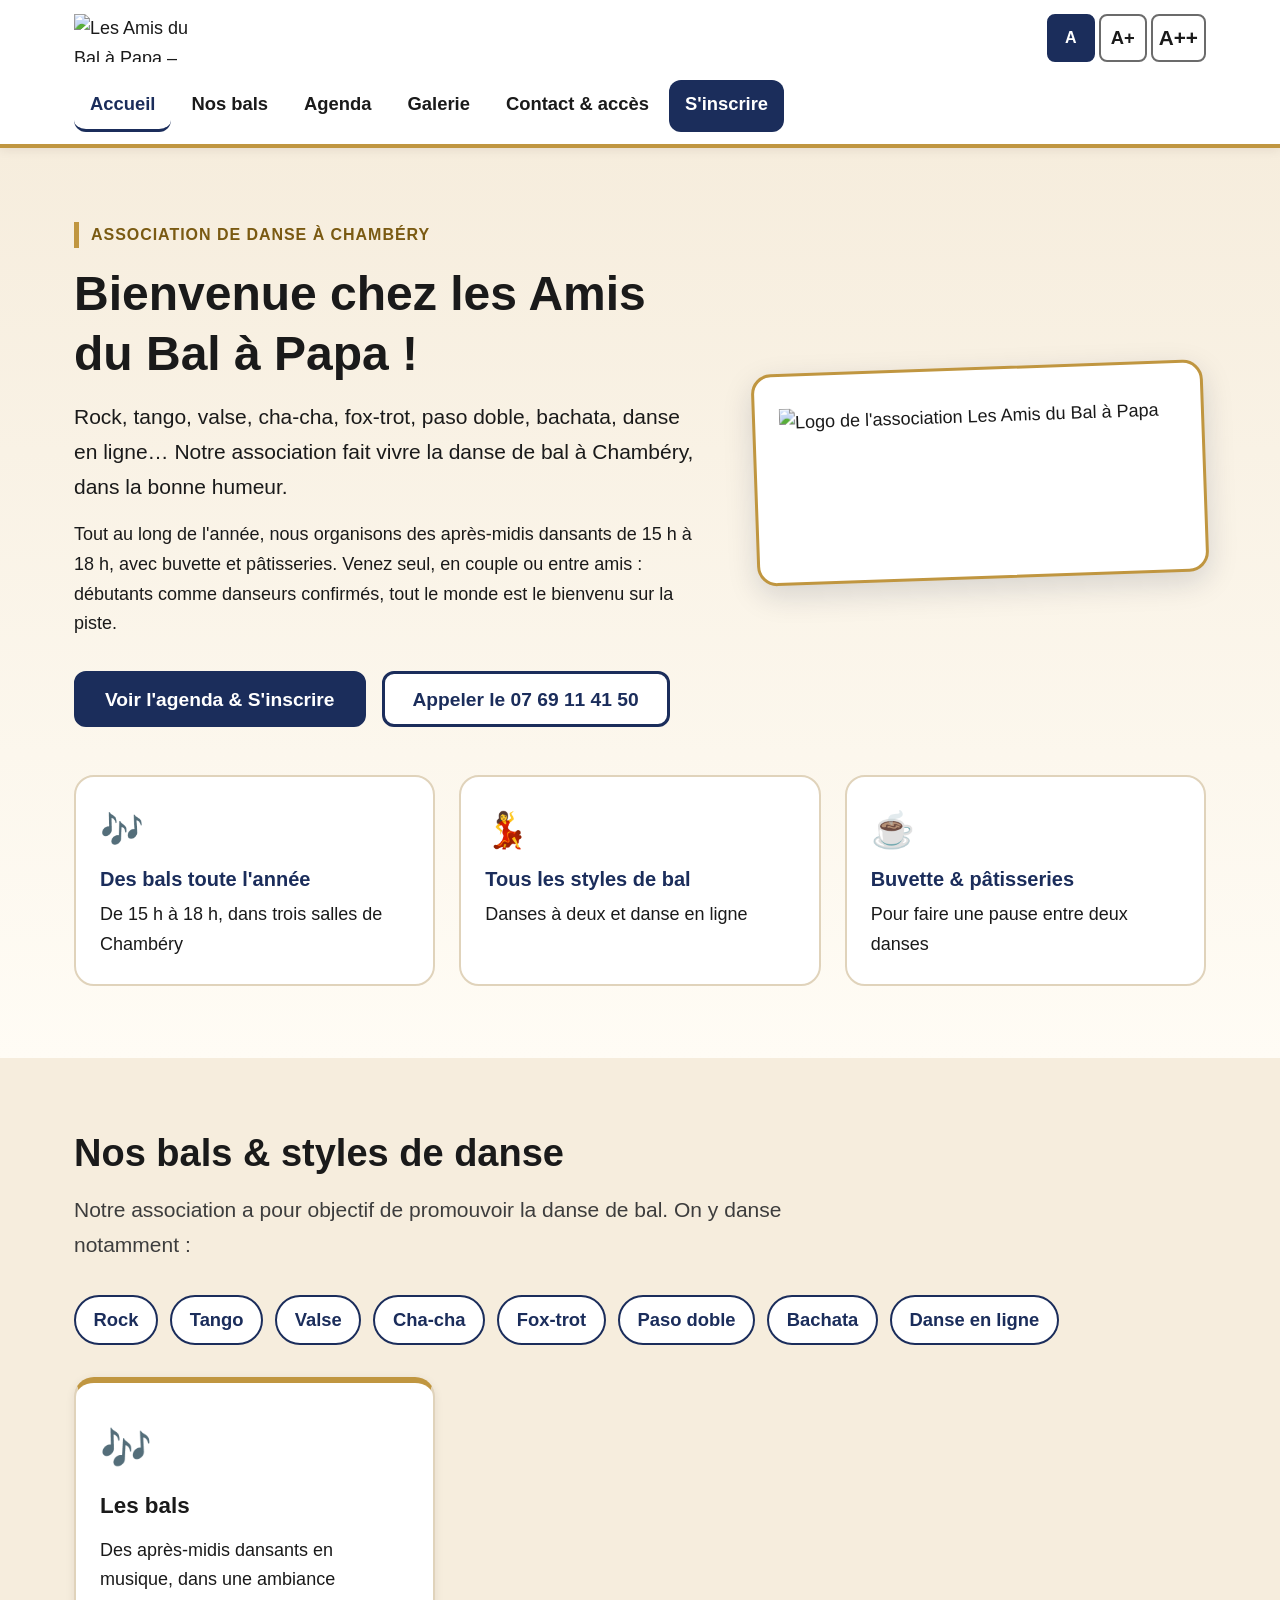
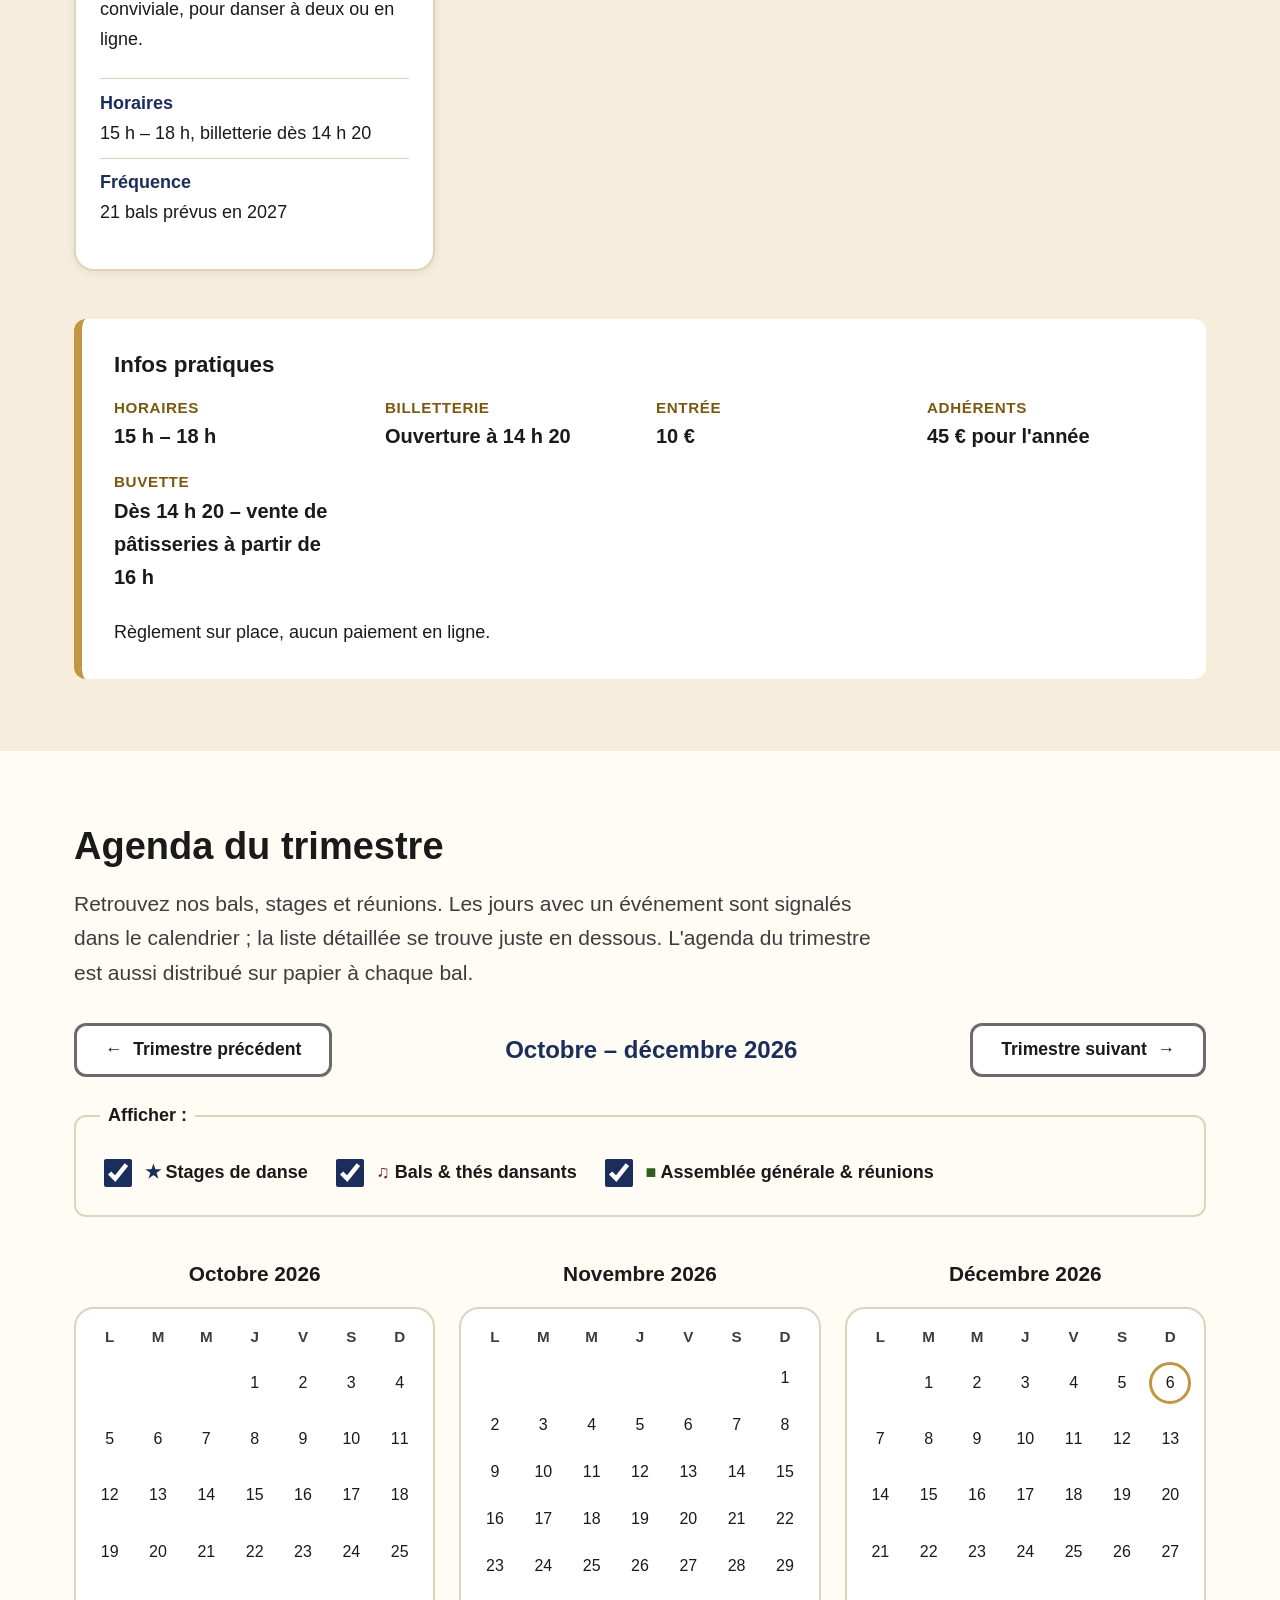
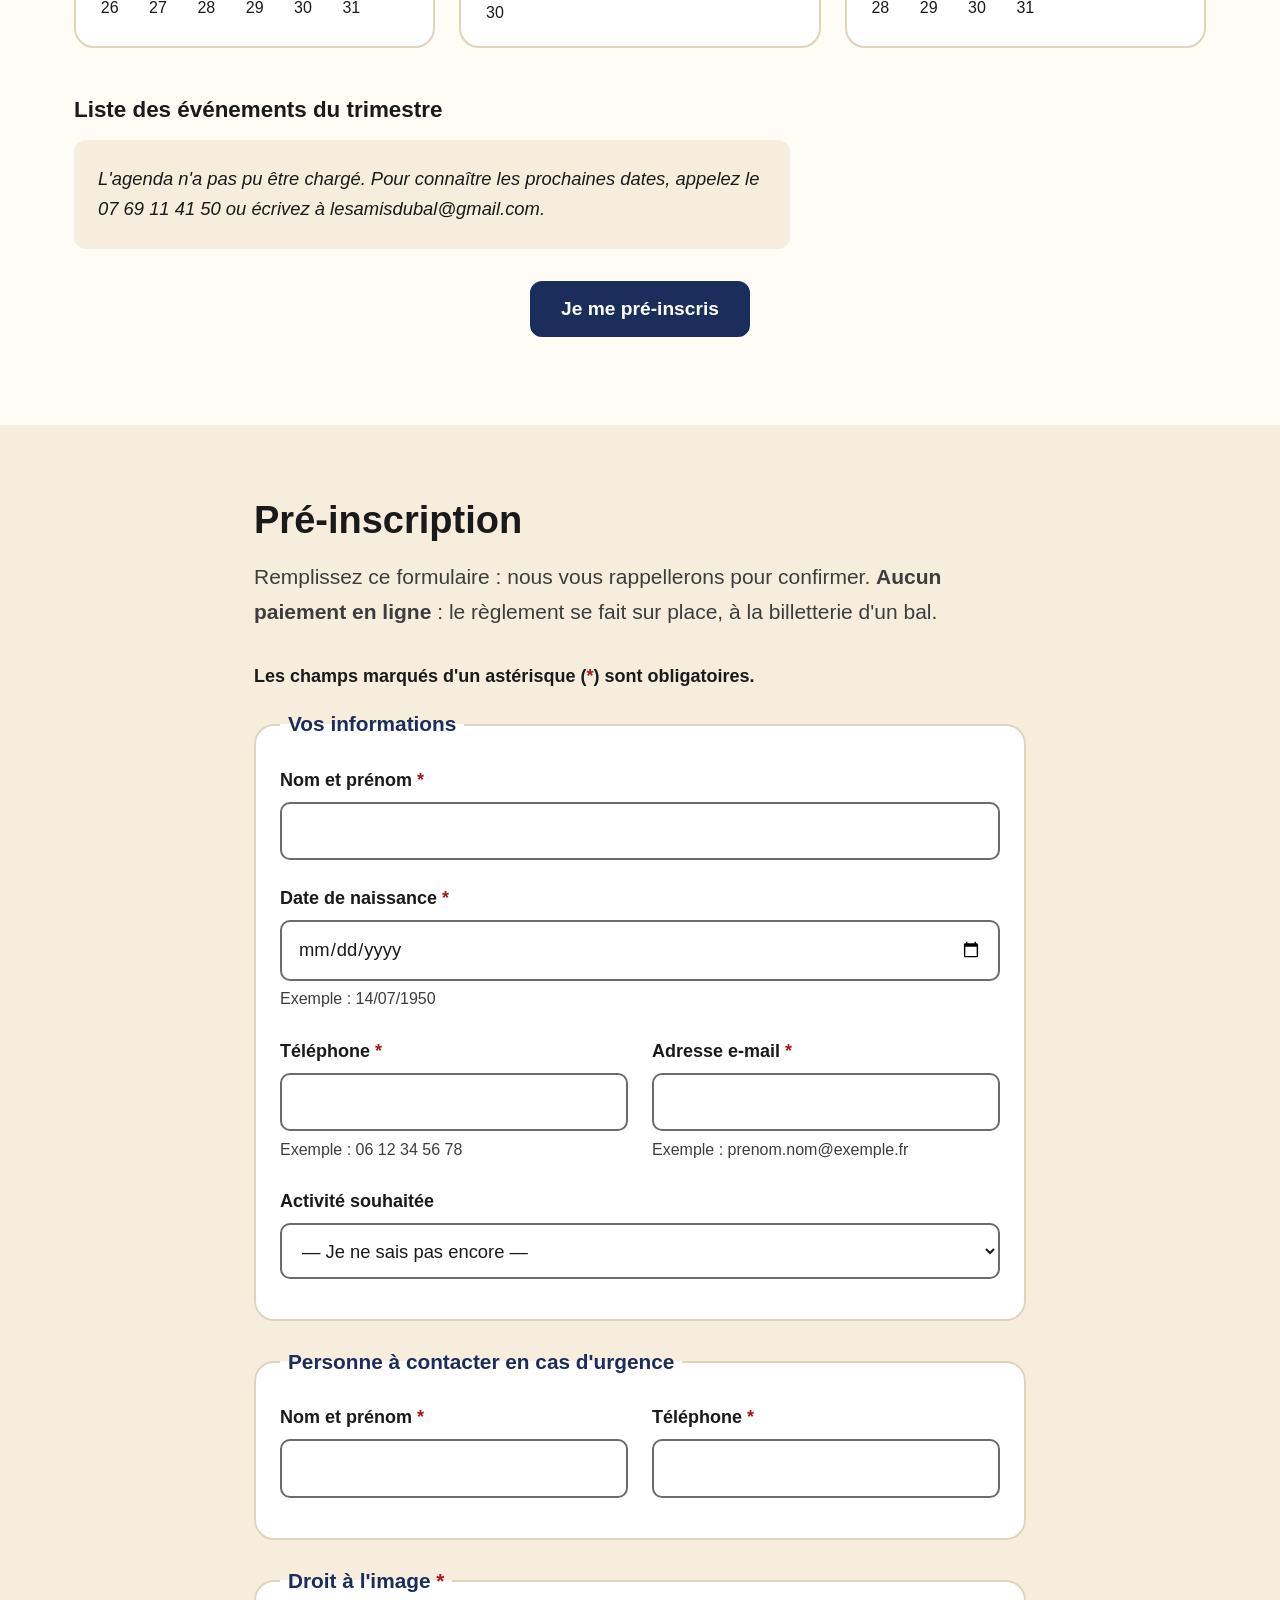
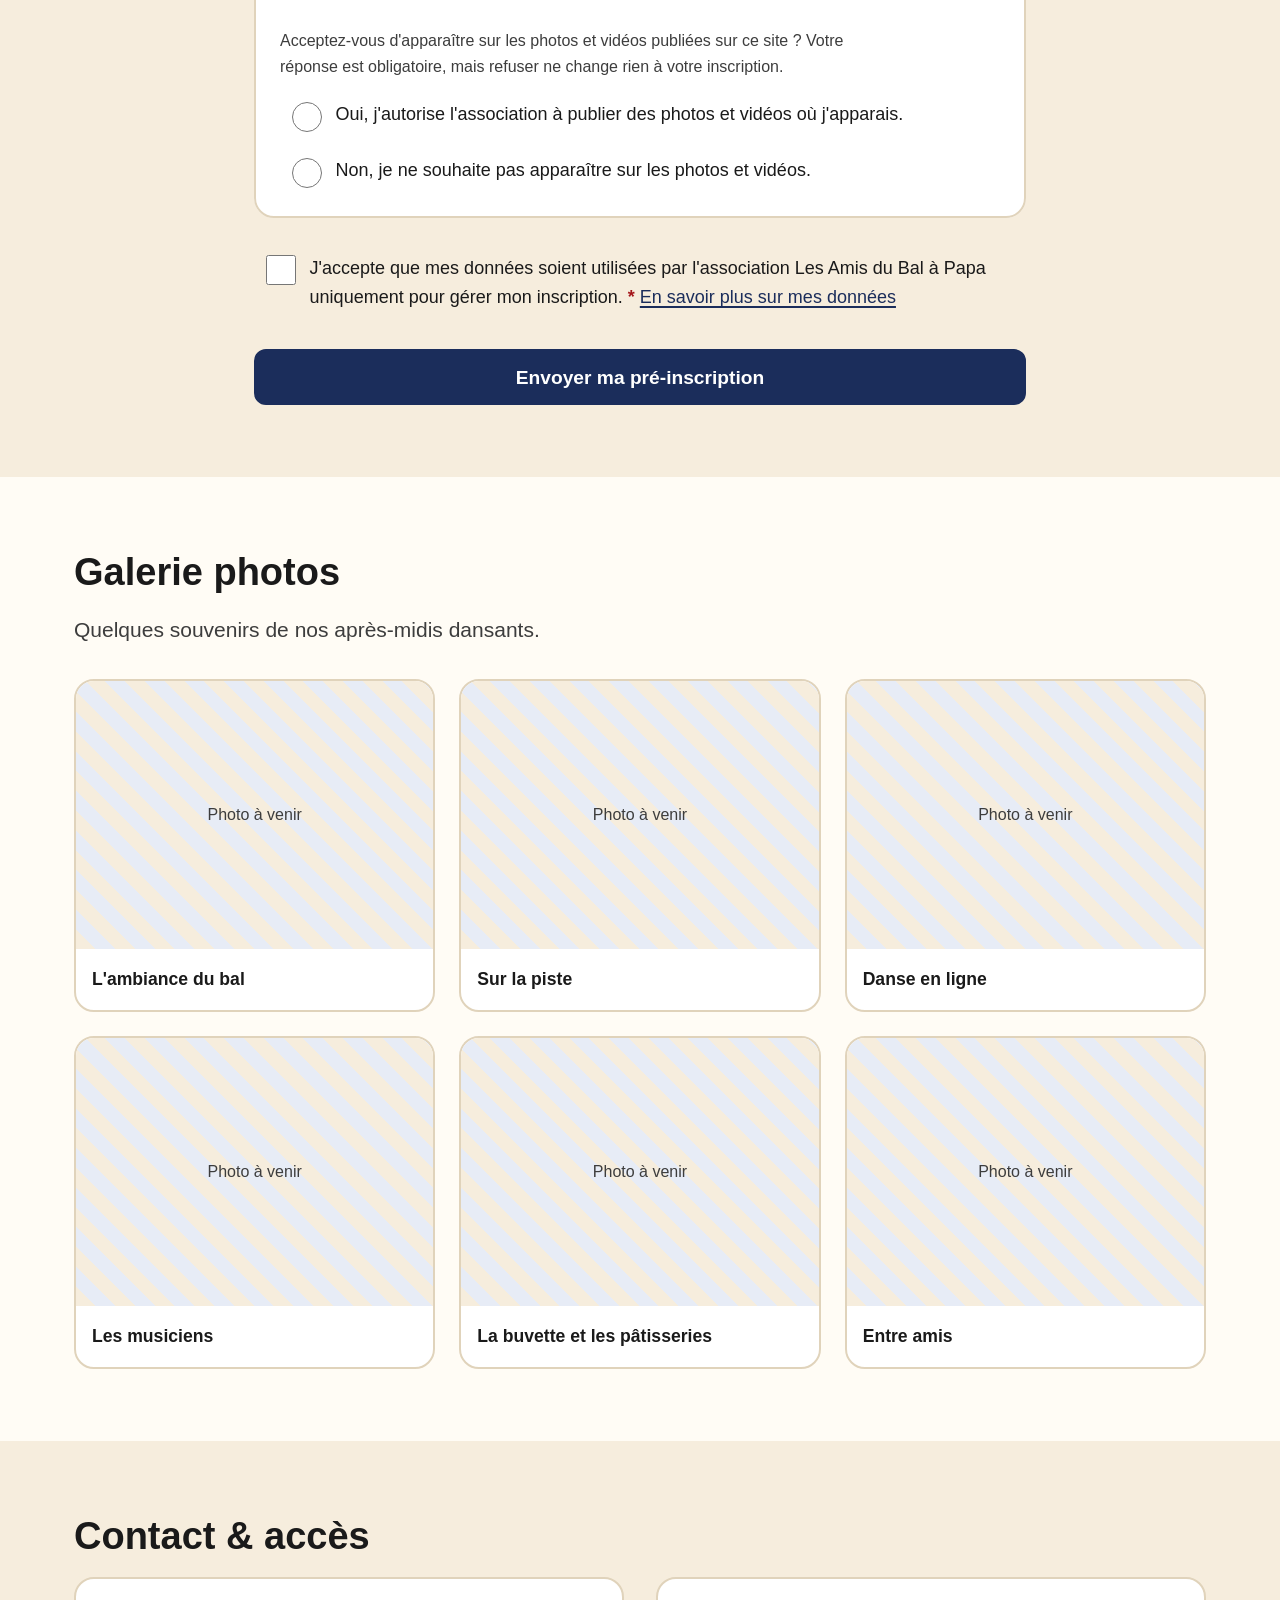
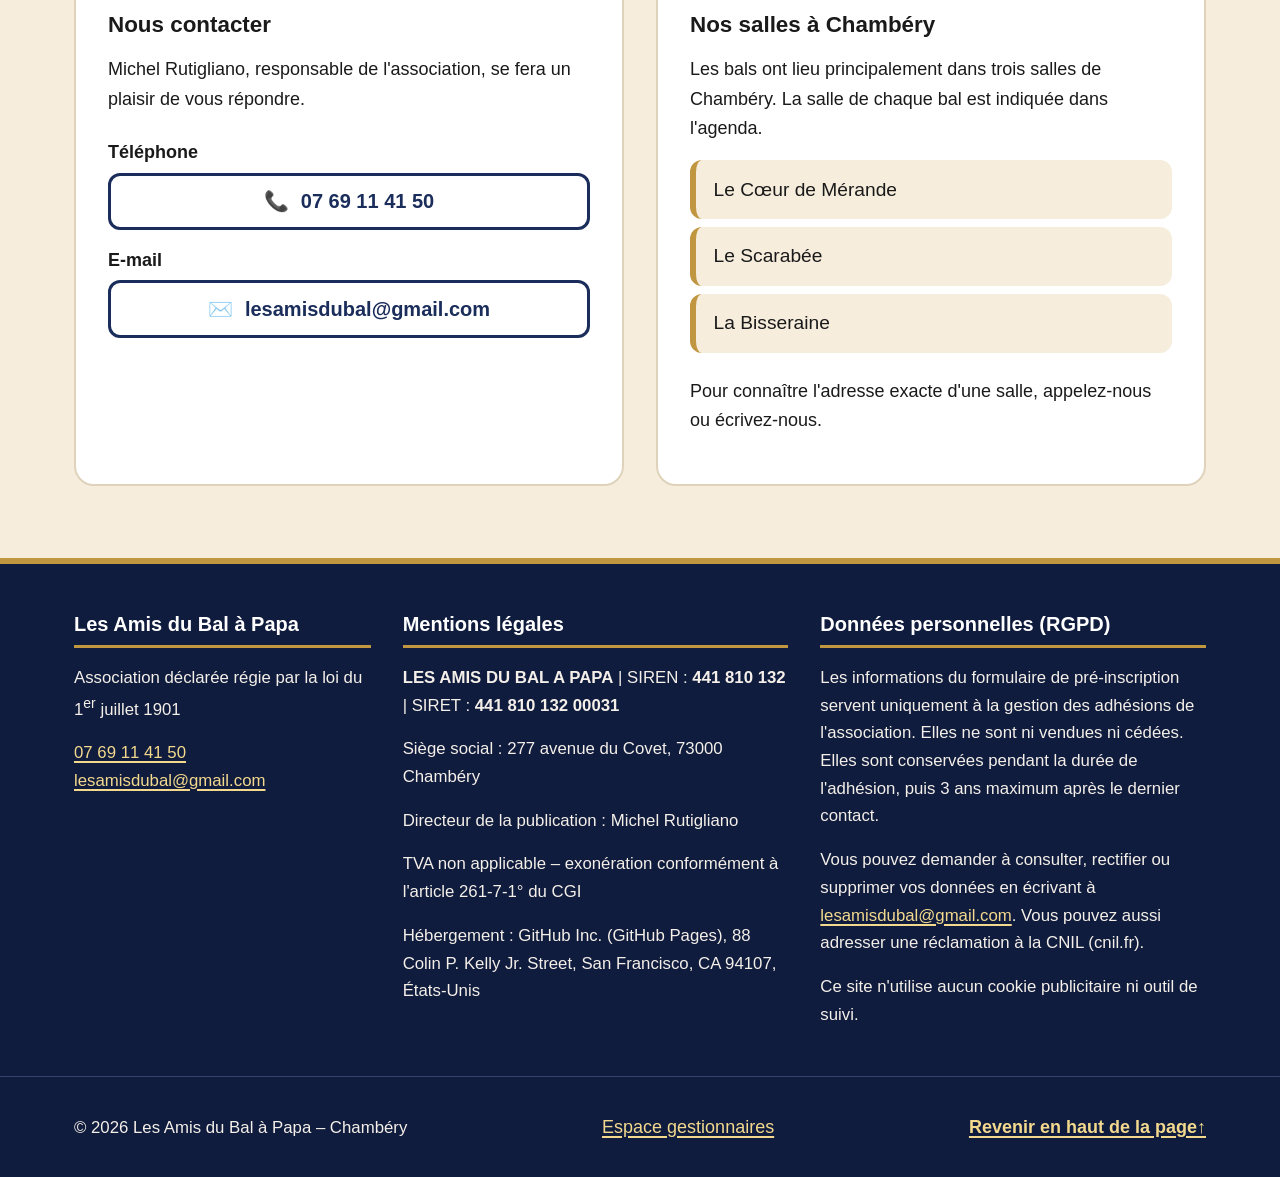
==== index.html @ 5085330a "Add files via upload" ====
<!DOCTYPE html>
<html lang="fr">
<head>
  <meta charset="UTF-8">
  <meta name="viewport" content="width=device-width, initial-scale=1">
  <title>Les Amis du Bal à Papa – Cours de danse à Chambéry</title>
  <meta name="description" content="Association Les Amis du Bal à Papa : danse de salon, thés dansants et gym douce dansée à Chambéry. Agenda, inscriptions et contact.">
  <meta name="theme-color" content="#1b2d5b">
  <link rel="icon" href="images/logo.png" type="image/png">
  <link rel="stylesheet" href="style.css">
  <script src="script.js" defer></script>
</head>
<body>

  <!-- Lien d'évitement pour clavier et lecteurs d'écran -->
  <a class="skip-link" href="#contenu">Aller directement au contenu</a>

  <!-- ================= EN-TÊTE ================= -->
  <header class="site-header">
    <div class="container header-inner">
      <a class="brand" href="#accueil">
        <img src="images/logo.png" alt="Les Amis du Bal à Papa – retour à l'accueil" width="919" height="329">
      </a>

      <div class="header-tools">
        <div class="text-size" role="group" aria-label="Taille du texte">
          <button type="button" class="btn-size" data-size="normal" aria-pressed="true" title="Texte normal">A</button>
          <button type="button" class="btn-size btn-size--lg" data-size="large" aria-pressed="false" title="Texte grand">A+</button>
          <button type="button" class="btn-size btn-size--xl" data-size="xlarge" aria-pressed="false" title="Texte très grand">A++</button>
        </div>

        <button type="button" class="menu-toggle" aria-expanded="false" aria-controls="menu-principal">
          <span class="menu-toggle-icon" aria-hidden="true"></span>
          <span class="menu-toggle-label">Menu</span>
        </button>
      </div>

      <nav class="main-nav" aria-label="Menu principal">
        <ul id="menu-principal">
          <li><a href="#accueil">Accueil</a></li>
          <li><a href="#cours">Nos bals</a></li>
          <li><a href="#agenda">Agenda</a></li>
          <li><a href="#galerie">Galerie</a></li>
          <li><a href="#contact">Contact &amp; accès</a></li>
          <li><a href="#inscription" class="nav-cta">S'inscrire</a></li>
        </ul>
      </nav>
    </div>
  </header>

  <!-- Bandeau d'annonce (géré depuis l'espace administrateur : Infos pratiques) -->
  <div class="annonce" id="annonce" role="status" hidden>
    <div class="container annonce-inner">
      <span class="annonce-icon" aria-hidden="true">📢</span>
      <p id="annonce-texte"></p>
    </div>
  </div>

  <main id="contenu" tabindex="-1">

    <!-- ================= 1. ACCUEIL ================= -->
    <section id="accueil" class="section hero" aria-labelledby="titre-accueil">
      <div class="container hero-inner">
        <div class="hero-text">
          <p class="eyebrow">Association de danse à Chambéry</p>
          <h1 id="titre-accueil">Bienvenue chez les Amis du Bal à Papa&nbsp;!</h1>
          <p class="lead">
            Rock, tango, valse, cha-cha, fox-trot, paso doble, bachata, danse en ligne…
            Notre association fait vivre la danse de bal à Chambéry, dans la bonne humeur.
          </p>
          <p>
            Tout au long de l'année, nous organisons des après-midis dansants de 15&nbsp;h à 18&nbsp;h,
            avec buvette et pâtisseries. Venez seul, en couple ou entre amis&nbsp;:
            débutants comme danseurs confirmés, tout le monde est le bienvenu sur la piste.
          </p>
          <div class="hero-actions">
            <a class="btn btn-primary" href="#agenda">Voir l'agenda &amp; S'inscrire</a>
            <a class="btn btn-secondary" href="tel:+33769114150">Appeler le 07&nbsp;69&nbsp;11&nbsp;41&nbsp;50</a>
          </div>
        </div>
        <div class="hero-visual">
          <img src="images/logo.png" alt="Logo de l'association Les Amis du Bal à Papa" width="919" height="329">
        </div>
      </div>

      <div class="container">
        <ul class="highlights" aria-label="L'association en bref">
          <li>
            <span class="highlight-icon" aria-hidden="true">🎶</span>
            <strong>Des bals toute l'année</strong>
            <span>De 15&nbsp;h à 18&nbsp;h, dans trois salles de Chambéry</span>
          </li>
          <li>
            <span class="highlight-icon" aria-hidden="true">💃</span>
            <strong>Tous les styles de bal</strong>
            <span>Danses à deux et danse en ligne</span>
          </li>
          <li>
            <span class="highlight-icon" aria-hidden="true">☕</span>
            <strong>Buvette &amp; pâtisseries</strong>
            <span>Pour faire une pause entre deux danses</span>
          </li>
        </ul>
      </div>
    </section>

    <!-- ================= 2. COURS ================= -->
    <section id="cours" class="section section-alt" aria-labelledby="titre-cours">
      <div class="container">
        <h2 id="titre-cours">Nos bals &amp; styles de danse</h2>
        <p class="section-intro">
          Notre association a pour objectif de promouvoir la danse de bal.
          On y danse notamment&nbsp;:
        </p>

        <!-- Contenu géré depuis l'espace administrateur (data/infos.json) -->
        <ul class="styles" id="styles" aria-label="Styles de danse">
          <li>Rock</li><li>Tango</li><li>Valse</li><li>Cha-cha</li><li>Fox-trot</li>
          <li>Paso doble</li><li>Bachata</li><li>Danse en ligne</li>
        </ul>

        <!-- Contenu géré depuis l'espace administrateur (data/cours.json) -->
        <div class="cards" id="cours-cards">
          <article class="card">
            <div class="card-icon" aria-hidden="true">🎶</div>
            <h3>Les bals</h3>
            <p>Des après-midis dansants en musique, dans une ambiance conviviale, pour danser à deux ou en ligne.</p>
            <dl class="card-details">
              <div><dt>Horaires</dt><dd>15&nbsp;h – 18&nbsp;h, billetterie dès 14&nbsp;h&nbsp;20</dd></div>
              <div><dt>Fréquence</dt><dd>21 bals prévus en 2027</dd></div>
            </dl>
          </article>
        </div>

        <!-- Contenu géré depuis l'espace administrateur (data/infos.json) -->
        <aside class="info-box" aria-labelledby="titre-pratique">
          <h3 id="titre-pratique">Infos pratiques</h3>
          <dl class="pratique" id="pratique">
            <div><dt>Horaires</dt><dd>15&nbsp;h – 18&nbsp;h</dd></div>
            <div><dt>Billetterie</dt><dd>Ouverture à 14&nbsp;h&nbsp;20</dd></div>
            <div><dt>Entrée</dt><dd>10&nbsp;€</dd></div>
            <div><dt>Adhérents</dt><dd>45&nbsp;€ pour l'année</dd></div>
            <div><dt>Buvette</dt><dd>Dès 14&nbsp;h&nbsp;20 – vente de pâtisseries à partir de 16&nbsp;h</dd></div>
          </dl>
          <p class="pratique-note">Règlement sur place, aucun paiement en ligne.</p>
        </aside>
      </div>
    </section>

    <!-- ================= 3. AGENDA ================= -->
    <section id="agenda" class="section" aria-labelledby="titre-agenda">
      <div class="container">
        <h2 id="titre-agenda">Agenda du trimestre</h2>
        <p class="section-intro">
          Retrouvez nos bals, stages et réunions. Les jours avec un événement
          sont signalés dans le calendrier&nbsp;; la liste détaillée se trouve juste en dessous.
          L'agenda du trimestre est aussi distribué sur papier à chaque bal.
        </p>

        <div class="agenda-controls">
          <button type="button" class="btn btn-nav" id="agenda-prev">
            <span aria-hidden="true">←</span> Trimestre précédent
          </button>
          <p class="agenda-period" id="agenda-period" aria-live="polite"></p>
          <button type="button" class="btn btn-nav" id="agenda-next">
            Trimestre suivant <span aria-hidden="true">→</span>
          </button>
        </div>

        <fieldset class="agenda-filters">
          <legend>Afficher&nbsp;:</legend>
          <label class="filter filter--stage">
            <input type="checkbox" value="stage" checked>
            <span><span class="badge-icon" aria-hidden="true">★</span> Stages de danse</span>
          </label>
          <label class="filter filter--the">
            <input type="checkbox" value="the" checked>
            <span><span class="badge-icon" aria-hidden="true">♫</span> Bals &amp; thés dansants</span>
          </label>
          <label class="filter filter--ag">
            <input type="checkbox" value="ag" checked>
            <span><span class="badge-icon" aria-hidden="true">■</span> Assemblée générale &amp; réunions</span>
          </label>
        </fieldset>

        <div class="calendar" id="calendar"></div>

        <h3 class="agenda-list-title">Liste des événements du trimestre</h3>
        <ol class="event-list" id="event-list"></ol>
        <p class="event-empty" id="event-empty" hidden>Aucun événement prévu sur cette période pour les catégories choisies.</p>

        <p class="agenda-cta">
          <a class="btn btn-primary" href="#inscription">Je me pré-inscris</a>
        </p>
      </div>
    </section>

    <!-- ================= PRÉ-INSCRIPTION ================= -->
    <section id="inscription" class="section section-alt" aria-labelledby="titre-inscription">
      <div class="container container-narrow">
        <h2 id="titre-inscription">Pré-inscription</h2>
        <p class="section-intro">
          Remplissez ce formulaire&nbsp;: nous vous rappellerons pour confirmer.
          <strong>Aucun paiement en ligne</strong>&nbsp;: le règlement se fait sur place, à la billetterie d'un bal.
        </p>
        <p class="form-note">Les champs marqués d'un astérisque (<span class="req" aria-hidden="true">*</span>) sont obligatoires.</p>

        <div class="form-summary" id="form-summary" role="alert" tabindex="-1" hidden></div>
        <div class="form-success" id="form-success" role="status" tabindex="-1" hidden></div>

        <!-- Remplacez XXXXX par votre identifiant Formspree -->
        <form id="form-inscription" class="form" action="https://formspree.io/f/XXXXX" method="POST" novalidate>
          <input type="hidden" name="_subject" value="Nouvelle pré-inscription – Les Amis du Bal à Papa">
          <!-- Piège anti-spam : ne pas remplir -->
          <p class="visually-hidden" aria-hidden="true">
            <label>Ne pas remplir <input type="text" name="_gotcha" tabindex="-1" autocomplete="off"></label>
          </p>

          <fieldset>
            <legend>Vos informations</legend>

            <div class="field">
              <label for="nom">Nom et prénom <span class="req" aria-hidden="true">*</span></label>
              <input type="text" id="nom" name="nom_prenom" autocomplete="name" required aria-describedby="nom-err">
              <p class="field-error" id="nom-err" hidden>Indiquez votre nom et votre prénom.</p>
            </div>

            <div class="field">
              <label for="naissance">Date de naissance <span class="req" aria-hidden="true">*</span></label>
              <input type="date" id="naissance" name="date_naissance" autocomplete="bday" required min="1915-01-01" aria-describedby="naissance-aide naissance-err">
              <p class="field-help" id="naissance-aide">Exemple&nbsp;: 14/07/1950</p>
              <p class="field-error" id="naissance-err" hidden>Indiquez votre date de naissance.</p>
            </div>

            <div class="field-row">
              <div class="field">
                <label for="tel">Téléphone <span class="req" aria-hidden="true">*</span></label>
                <input type="tel" id="tel" name="telephone" autocomplete="tel" inputmode="tel" required pattern="[0-9 +().\-]{10,20}" aria-describedby="tel-aide tel-err">
                <p class="field-help" id="tel-aide">Exemple&nbsp;: 06 12 34 56 78</p>
                <p class="field-error" id="tel-err" hidden>Indiquez un numéro de téléphone valide (10 chiffres).</p>
              </div>

              <div class="field">
                <label for="email">Adresse e-mail <span class="req" aria-hidden="true">*</span></label>
                <input type="email" id="email" name="email" autocomplete="email" required aria-describedby="email-aide email-err">
                <p class="field-help" id="email-aide">Exemple&nbsp;: prenom.nom@exemple.fr</p>
                <p class="field-error" id="email-err" hidden>Indiquez une adresse e-mail valide.</p>
              </div>
            </div>

            <div class="field">
              <label for="activite">Activité souhaitée</label>
              <select id="activite" name="activite">
                <option value="">— Je ne sais pas encore —</option>
                <option>Adhésion annuelle</option>
                <option>Participer aux bals</option>
                <option>Stages de danse (à partir de janvier 2027)</option>
                <option>Danse en ligne</option>
              </select>
            </div>
          </fieldset>

          <fieldset>
            <legend>Personne à contacter en cas d'urgence</legend>
            <div class="field-row">
              <div class="field">
                <label for="urgence-nom">Nom et prénom <span class="req" aria-hidden="true">*</span></label>
                <input type="text" id="urgence-nom" name="urgence_nom" required aria-describedby="urgence-nom-err">
                <p class="field-error" id="urgence-nom-err" hidden>Indiquez le nom de la personne à prévenir.</p>
              </div>
              <div class="field">
                <label for="urgence-tel">Téléphone <span class="req" aria-hidden="true">*</span></label>
                <input type="tel" id="urgence-tel" name="urgence_telephone" inputmode="tel" required pattern="[0-9 +().\-]{10,20}" aria-describedby="urgence-tel-err">
                <p class="field-error" id="urgence-tel-err" hidden>Indiquez le téléphone de la personne à prévenir.</p>
              </div>
            </div>
          </fieldset>

          <fieldset class="choice-group" aria-describedby="image-aide image-err">
            <legend>Droit à l'image <span class="req" aria-hidden="true">*</span></legend>
            <p class="field-help" id="image-aide">
              Acceptez-vous d'apparaître sur les photos et vidéos publiées sur ce site&nbsp;?
              Votre réponse est obligatoire, mais refuser ne change rien à votre inscription.
            </p>
            <label class="choice">
              <input type="radio" name="droit_image" value="J'autorise" required>
              <span>Oui, j'autorise l'association à publier des photos et vidéos où j'apparais.</span>
            </label>
            <label class="choice">
              <input type="radio" name="droit_image" value="Je refuse">
              <span>Non, je ne souhaite pas apparaître sur les photos et vidéos.</span>
            </label>
            <p class="field-error" id="image-err" hidden>Merci de choisir une réponse concernant le droit à l'image.</p>
          </fieldset>

          <div class="field">
            <label class="choice">
              <input type="checkbox" id="rgpd" name="consentement_rgpd" value="Oui" required aria-describedby="rgpd-err">
              <span>
                J'accepte que mes données soient utilisées par l'association Les Amis du Bal à Papa
                uniquement pour gérer mon inscription. <span class="req" aria-hidden="true">*</span>
                <a href="#donnees-personnelles">En savoir plus sur mes données</a>
              </span>
            </label>
            <p class="field-error" id="rgpd-err" hidden>Vous devez accepter l'utilisation de vos données pour envoyer le formulaire.</p>
          </div>

          <button type="submit" class="btn btn-primary btn-block" id="form-submit">Envoyer ma pré-inscription</button>
        </form>
      </div>
    </section>

    <!-- ================= 4. GALERIE ================= -->
    <section id="galerie" class="section" aria-labelledby="titre-galerie">
      <div class="container">
        <h2 id="titre-galerie">Galerie photos</h2>
        <p class="section-intro">Quelques souvenirs de nos après-midis dansants.</p>

        <!-- Contenu géré depuis l'espace administrateur (data/galerie.json) -->
        <ul class="gallery" id="gallery">
          <li><figure><div class="gallery-placeholder" role="img" aria-label="L'ambiance du bal">Photo à venir</div><figcaption>L'ambiance du bal</figcaption></figure></li>
          <li><figure><div class="gallery-placeholder" role="img" aria-label="Sur la piste">Photo à venir</div><figcaption>Sur la piste</figcaption></figure></li>
          <li><figure><div class="gallery-placeholder" role="img" aria-label="Danse en ligne">Photo à venir</div><figcaption>Danse en ligne</figcaption></figure></li>
          <li><figure><div class="gallery-placeholder" role="img" aria-label="Les musiciens">Photo à venir</div><figcaption>Les musiciens</figcaption></figure></li>
          <li><figure><div class="gallery-placeholder" role="img" aria-label="La buvette et les pâtisseries">Photo à venir</div><figcaption>La buvette et les pâtisseries</figcaption></figure></li>
          <li><figure><div class="gallery-placeholder" role="img" aria-label="Entre amis">Photo à venir</div><figcaption>Entre amis</figcaption></figure></li>
        </ul>
      </div>
    </section>

    <!-- ================= 5. CONTACT & ACCÈS ================= -->
    <section id="contact" class="section section-alt" aria-labelledby="titre-contact">
      <div class="container">
        <h2 id="titre-contact">Contact &amp; accès</h2>

        <div class="contact-grid">
          <div class="contact-card">
            <h3>Nous contacter</h3>
            <p>Michel Rutigliano, responsable de l'association, se fera un plaisir de vous répondre.</p>
            <ul class="contact-list">
              <li>
                <span class="contact-label">Téléphone</span>
                <a class="btn btn-secondary btn-block" href="tel:+33769114150">
                  <span aria-hidden="true">📞</span> 07&nbsp;69&nbsp;11&nbsp;41&nbsp;50
                </a>
              </li>
              <li>
                <span class="contact-label">E-mail</span>
                <a class="btn btn-secondary btn-block" href="mailto:lesamisdubal@gmail.com">
                  <span aria-hidden="true">✉️</span> lesamisdubal@gmail.com
                </a>
              </li>
            </ul>
          </div>

          <div class="contact-card">
            <h3>Nos salles à Chambéry</h3>
            <p>Les bals ont lieu principalement dans trois salles de Chambéry.
              La salle de chaque bal est indiquée dans l'agenda.</p>

            <!-- Contenu géré depuis l'espace administrateur (data/infos.json) -->
            <ul class="salles-list" id="salles">
              <li>Le Cœur de Mérande</li>
              <li>Le Scarabée</li>
              <li>La Bisseraine</li>
            </ul>
            <p>Pour connaître l'adresse exacte d'une salle, appelez-nous ou écrivez-nous.</p>
          </div>
        </div>
      </div>
    </section>

  </main>

  <!-- ================= PIED DE PAGE ================= -->
  <footer class="site-footer">
    <div class="container footer-grid">
      <div>
        <h2 class="footer-title">Les Amis du Bal à Papa</h2>
        <p>Association déclarée régie par la loi du 1<sup>er</sup> juillet 1901</p>
        <p>
          <a href="tel:+33769114150">07&nbsp;69&nbsp;11&nbsp;41&nbsp;50</a><br>
          <a href="mailto:lesamisdubal@gmail.com">lesamisdubal@gmail.com</a>
        </p>
      </div>

      <div>
        <h2 class="footer-title">Mentions légales</h2>
        <p><strong>LES AMIS DU BAL A PAPA</strong> | SIREN&nbsp;: <strong>441&nbsp;810&nbsp;132</strong> | SIRET&nbsp;: <strong>441&nbsp;810&nbsp;132&nbsp;00031</strong></p>
        <p>Siège social&nbsp;: 277 avenue du Covet, 73000 Chambéry</p>
        <p>Directeur de la publication&nbsp;: Michel Rutigliano</p>
        <p>TVA non applicable – exonération conformément à l'article 261-7-1° du CGI</p>
        <p>Hébergement&nbsp;: GitHub Inc. (GitHub Pages), 88 Colin P. Kelly Jr. Street, San Francisco, CA 94107, États-Unis</p>
      </div>

      <div id="donnees-personnelles">
        <h2 class="footer-title">Données personnelles (RGPD)</h2>
        <p>
          Les informations du formulaire de pré-inscription servent uniquement à la gestion des
          adhésions de l'association. Elles ne sont ni vendues ni cédées. Elles sont conservées
          pendant la durée de l'adhésion, puis 3 ans maximum après le dernier contact.
        </p>
        <p>
          Vous pouvez demander à consulter, rectifier ou supprimer vos données en écrivant à
          <a href="mailto:lesamisdubal@gmail.com">lesamisdubal@gmail.com</a>.
          Vous pouvez aussi adresser une réclamation à la CNIL (cnil.fr).
        </p>
        <p>Ce site n'utilise aucun cookie publicitaire ni outil de suivi.</p>
      </div>
    </div>

    <div class="footer-bottom">
      <div class="container">
        <p>© <span id="annee">2027</span> Les Amis du Bal à Papa – Chambéry</p>
        <a href="admin.html" class="admin-link">Espace gestionnaires</a>
        <a href="#accueil" class="back-to-top">Revenir en haut de la page <span aria-hidden="true">↑</span></a>
      </div>
    </div>
  </footer>

</body>
</html>
---- style.css ----
/* =========================================================
   Les Amis du Bal à Papa – Feuille de style
   Accessibilité : WCAG 2.1 AA (visée AAA sur les contrastes)
   ========================================================= */

/* ---------- Jetons de design ---------- */
:root {
  /* Couleurs (contrastes vérifiés sur fond clair) */
  /* Palette inspirée des photos : bleu nuit des rideaux, or des lustres,
     crème des murs et miel du parquet */
  --c-bg: #fffcf5;          /* crème très clair */
  --c-bg-alt: #f6eddd;      /* crème parquet – fond alterné */
  --c-surface: #ffffff;
  --c-text: #1a1a1a;        /* 17:1 sur --c-bg */
  --c-text-soft: #3d3d3d;   /* 10:1 sur --c-bg */
  --c-primary: #1b2d5b;     /* bleu nuit – 13:1 avec le blanc */
  --c-primary-dark: #101c3d;
  --c-primary-tint: #e7ecf6;
  --c-accent: #c09640;      /* or – décoratif uniquement (bordures, filets) */
  --c-gold-text: #7a5a12;   /* or foncé lisible – 6:1 sur crème */
  --c-border: #6b6b6b;      /* 5:1 – bordures de champs visibles */
  --c-border-soft: #e0d3bb;
  --c-focus: #b34700;       /* anneau de focus orangé, visible sur bleu et crème */
  --c-error: #a4161a;       /* 7:1 */
  --c-error-bg: #fdecec;
  --c-success: #1b5e20;     /* 7.8:1 */
  --c-success-bg: #e8f5e9;

  /* Catégories d'agenda (toujours doublées d'un pictogramme + texte) */
  --c-stage: #1b2d5b;
  --c-stage-bg: #e7ecf6;
  --c-the: #7a1f3d;
  --c-the-bg: #f7e6ec;
  --c-ag: #2e5e1e;
  --c-ag-bg: #e6f2e0;

  /* Typographie : polices système (aucun appel à un serveur externe) */
  --font: "Segoe UI", Roboto, "Helvetica Neue", Arial, "Noto Sans", sans-serif;
  --fs-body: 1.125rem;    /* 18 px */
  --fs-lead: 1.3125rem;   /* 21 px */
  --fs-h1: clamp(2rem, 1.4rem + 2.6vw, 3rem);
  --fs-h2: clamp(1.75rem, 1.35rem + 1.6vw, 2.375rem);
  --fs-h3: 1.4rem;
  --lh: 1.65;

  /* Espacements & formes */
  --space-1: 0.5rem;
  --space-2: 1rem;
  --space-3: 1.5rem;
  --space-4: 2rem;
  --space-5: 3rem;
  --space-6: 4.5rem;
  --radius: 12px;
  --radius-lg: 20px;
  --shadow: 0 2px 10px rgba(40, 20, 10, 0.08);
  --container: 1180px;
  --tap: 52px;           /* hauteur minimale des zones cliquables */
}

/* ---------- Tailles de texte réglables (boutons A / A+ / A++) ---------- */
html { font-size: 100%; scroll-behavior: smooth; scroll-padding-top: 110px; }
html[data-text-size="large"] { font-size: 112.5%; }
html[data-text-size="xlarge"] { font-size: 125%; }

/* ---------- Base ---------- */
*, *::before, *::after { box-sizing: border-box; }

body {
  margin: 0;
  font-family: var(--font);
  font-size: var(--fs-body);
  line-height: var(--lh);
  color: var(--c-text);
  background: var(--c-bg);
  -webkit-text-size-adjust: 100%;
  text-rendering: optimizeLegibility;
}

img { max-width: 100%; height: auto; display: block; }

h1, h2, h3, h4 { line-height: 1.25; margin: 0 0 var(--space-2); color: var(--c-text); }
h1 { font-size: var(--fs-h1); }
h2 { font-size: var(--fs-h2); }
h3 { font-size: var(--fs-h3); }
h4 { font-size: 1.2rem; margin-top: var(--space-3); }

p { margin: 0 0 var(--space-2); max-width: 70ch; }

a {
  color: var(--c-primary);
  text-decoration: underline;
  text-underline-offset: 0.18em;
  text-decoration-thickness: 2px;
}
a:hover { color: var(--c-primary-dark); text-decoration-thickness: 3px; }

/* Focus très visible pour la navigation au clavier */
:focus-visible {
  outline: 4px solid var(--c-focus);
  outline-offset: 3px;
  border-radius: 4px;
}

address { font-style: normal; }

.container { width: 100%; max-width: var(--container); margin: 0 auto; padding: 0 var(--space-3); }
.container-narrow { max-width: 820px; }

.visually-hidden {
  position: absolute !important;
  width: 1px; height: 1px;
  padding: 0; margin: -1px;
  overflow: hidden; clip: rect(0 0 0 0);
  white-space: nowrap; border: 0;
}

/* Lien d'évitement */
.skip-link {
  position: absolute; left: var(--space-2); top: -100px;
  z-index: 1000;
  background: var(--c-primary); color: #fff;
  padding: var(--space-2) var(--space-3);
  border-radius: var(--radius);
  font-weight: 700;
}
.skip-link:focus { top: var(--space-2); color: #fff; }

main:focus { outline: none; }

/* ---------- Boutons ---------- */
.btn {
  display: inline-flex; align-items: center; justify-content: center; gap: 0.6em;
  min-height: var(--tap);
  padding: 0.85rem 1.75rem;
  font: inherit; font-size: 1.2rem; font-weight: 700; line-height: 1.2;
  text-align: center; text-decoration: none;
  border: 3px solid transparent;
  border-radius: var(--radius);
  cursor: pointer;
  transition: background-color 0.15s, color 0.15s, border-color 0.15s, transform 0.15s;
}
.btn:hover { transform: translateY(-1px); text-decoration: none; }

.btn-primary { background: var(--c-primary); color: #fff; border-color: var(--c-primary); }
.btn-primary:hover { background: var(--c-primary-dark); border-color: var(--c-primary-dark); color: #fff; }

.btn-secondary { background: var(--c-surface); color: var(--c-primary); border-color: var(--c-primary); }
.btn-secondary:hover { background: var(--c-primary-tint); color: var(--c-primary-dark); }

.btn-nav { background: var(--c-surface); color: var(--c-text); border-color: var(--c-border); font-size: 1.1rem; }
.btn-nav:hover { border-color: var(--c-primary); color: var(--c-primary); }

.btn-block { width: 100%; }

/* ---------- En-tête ---------- */
.site-header {
  position: sticky; top: 0; z-index: 100;
  background: var(--c-surface);
  border-bottom: 4px solid var(--c-accent);
  box-shadow: var(--shadow);
}
.header-inner {
  display: flex; align-items: center; justify-content: space-between;
  flex-wrap: wrap; gap: var(--space-2);
  padding-top: 0.75rem; padding-bottom: 0.75rem;
}
.brand {
  display: flex; align-items: center; gap: 0.75rem;
  text-decoration: none; color: var(--c-text);
  min-height: var(--tap);
}
.brand img { height: 48px; width: auto; }

.header-tools { display: flex; align-items: center; gap: var(--space-2); }

.text-size { display: flex; gap: 4px; }
.btn-size {
  min-width: 48px; min-height: 48px;
  font: inherit; font-weight: 700; font-size: 1rem;
  background: var(--c-surface); color: var(--c-text);
  border: 2px solid var(--c-border); border-radius: 8px;
  cursor: pointer;
}
.btn-size--lg { font-size: 1.15rem; }
.btn-size--xl { font-size: 1.3rem; }
.btn-size[aria-pressed="true"] { background: var(--c-primary); color: #fff; border-color: var(--c-primary); }

/* Bouton menu (mobile) */
.menu-toggle {
  display: none;
  align-items: center; gap: 0.6rem;
  min-height: var(--tap); padding: 0 1.1rem;
  font: inherit; font-size: 1.15rem; font-weight: 700;
  background: var(--c-primary); color: #fff;
  border: 0; border-radius: var(--radius);
  cursor: pointer;
}
.menu-toggle-icon,
.menu-toggle-icon::before,
.menu-toggle-icon::after {
  display: block; width: 24px; height: 3px;
  background: currentColor; border-radius: 2px;
  position: relative; transition: transform 0.2s;
}
.menu-toggle-icon::before, .menu-toggle-icon::after { content: ""; position: absolute; left: 0; }
.menu-toggle-icon::before { top: -8px; }
.menu-toggle-icon::after { top: 8px; }
.menu-toggle[aria-expanded="true"] .menu-toggle-icon { background: transparent; }
.menu-toggle[aria-expanded="true"] .menu-toggle-icon::before { transform: translateY(8px) rotate(45deg); }
.menu-toggle[aria-expanded="true"] .menu-toggle-icon::after { transform: translateY(-8px) rotate(-45deg); }

/* Navigation */
.main-nav { width: 100%; }
.main-nav ul {
  list-style: none; margin: 0; padding: 0;
  display: flex; flex-wrap: wrap; gap: 0.25rem;
}
.main-nav a {
  display: flex; align-items: center;
  min-height: var(--tap); padding: 0 1rem;
  font-size: 1.15rem; font-weight: 600;
  color: var(--c-text); text-decoration: none;
  border-radius: var(--radius);
  border-bottom: 3px solid transparent;
}
.main-nav a:hover { background: var(--c-primary-tint); color: var(--c-primary-dark); }
.main-nav a[aria-current="true"] { color: var(--c-primary); border-bottom-color: var(--c-primary); }
.main-nav .nav-cta { background: var(--c-primary); color: #fff; }
.main-nav .nav-cta:hover { background: var(--c-primary-dark); color: #fff; }

/* ---------- Sections ---------- */
.section { padding: var(--space-6) 0; }
.section-alt { background: var(--c-bg-alt); }
.section-intro { font-size: var(--fs-lead); color: var(--c-text-soft); margin-bottom: var(--space-4); }

/* ---------- Accueil ---------- */
.hero { background: linear-gradient(180deg, var(--c-bg-alt) 0%, var(--c-bg) 100%); }
.hero-inner {
  display: grid; grid-template-columns: 1.4fr 1fr;
  gap: var(--space-5); align-items: center;
}
.eyebrow {
  display: inline-block;
  font-weight: 700; text-transform: uppercase; letter-spacing: 0.06em; font-size: 1rem;
  color: var(--c-gold-text);
  border-left: 5px solid var(--c-accent);
  padding-left: 0.75rem;
}
.lead { font-size: var(--fs-lead); font-weight: 500; }
.hero-actions { display: flex; flex-wrap: wrap; gap: var(--space-2); margin-top: var(--space-4); }
.hero-visual {
  background: var(--c-surface);
  border-radius: var(--radius-lg);
  padding: var(--space-4) var(--space-3);
  box-shadow: 0 10px 30px rgba(16, 28, 61, 0.15);
  border: 3px solid var(--c-accent);
  transform: rotate(-2deg);
}
.hero-visual img { margin: 0 auto; width: 100%; max-width: 420px; }

.highlights {
  list-style: none; margin: var(--space-5) 0 0; padding: 0;
  display: grid; grid-template-columns: repeat(3, 1fr); gap: var(--space-3);
}
.highlights li {
  background: var(--c-surface);
  border: 2px solid var(--c-border-soft);
  border-radius: var(--radius-lg);
  padding: var(--space-3);
  display: flex; flex-direction: column; gap: 0.25rem;
}
.highlights strong { font-size: 1.25rem; color: var(--c-primary); }
.highlight-icon { font-size: 2.2rem; }

/* ---------- Cartes cours ---------- */
.cards { display: grid; grid-template-columns: repeat(3, 1fr); gap: var(--space-3); }
.card {
  background: var(--c-surface);
  border: 2px solid var(--c-border-soft);
  border-top: 6px solid var(--c-accent);
  border-radius: var(--radius-lg);
  padding: var(--space-4) var(--space-3);
  box-shadow: var(--shadow);
}
.card-icon { font-size: 2.6rem; margin-bottom: var(--space-1); }
.card-details { margin: var(--space-3) 0 0; }
.card-details div { padding: 0.6rem 0; border-top: 1px solid var(--c-border-soft); }
.card-details dt { font-weight: 700; color: var(--c-primary); }
.card-details dd { margin: 0; }

.info-box {
  margin-top: var(--space-5);
  background: var(--c-surface);
  border-left: 8px solid var(--c-accent);
  border-radius: var(--radius);
  padding: var(--space-4);
}
.info-box ul { margin: 0; padding-left: 1.25rem; }
.info-box li { margin-bottom: 0.6rem; }

/* ---------- Agenda ---------- */
.agenda-controls {
  display: flex; align-items: center; justify-content: space-between;
  flex-wrap: wrap; gap: var(--space-2);
  margin-bottom: var(--space-3);
}
.agenda-period { margin: 0; font-size: 1.5rem; font-weight: 800; color: var(--c-primary); text-align: center; flex: 1; }

.agenda-filters {
  border: 2px solid var(--c-border-soft); border-radius: var(--radius);
  padding: var(--space-2) var(--space-3);
  margin: 0 0 var(--space-4);
  display: flex; flex-wrap: wrap; gap: var(--space-2) var(--space-3);
}
.agenda-filters legend { font-weight: 700; padding: 0 0.5rem; }
.filter { display: flex; align-items: center; gap: 0.6rem; min-height: var(--tap); cursor: pointer; font-weight: 600; }
.filter input { width: 28px; height: 28px; accent-color: var(--c-primary); cursor: pointer; }
.filter--stage .badge-icon { color: var(--c-stage); }
.filter--the .badge-icon { color: var(--c-the); }
.filter--ag .badge-icon { color: var(--c-ag); }

.calendar { display: grid; grid-template-columns: repeat(3, 1fr); gap: var(--space-3); }

.month {
  width: 100%;
  border-collapse: separate; border-spacing: 3px;
  background: var(--c-surface);
  border: 2px solid var(--c-border-soft);
  border-radius: var(--radius-lg);
  padding: var(--space-1);
  table-layout: fixed;
}
.month caption {
  font-size: 1.3rem; font-weight: 800;
  padding: var(--space-1) 0 var(--space-2);
  text-transform: capitalize;
}
.month th { font-size: 0.95rem; font-weight: 700; color: var(--c-text-soft); padding: 0.25rem 0; }
.month th abbr { text-decoration: none; }
.month td { text-align: center; padding: 0; height: 44px; font-size: 1rem; }
.month td.is-today .day-num { outline: 3px solid var(--c-accent); border-radius: 50%; }
.day-num { display: inline-flex; align-items: center; justify-content: center; width: 36px; height: 36px; }

.day-btn {
  width: 100%; min-height: 44px;
  font: inherit; font-weight: 800; font-size: 1rem;
  border: 2px solid transparent; border-radius: 8px;
  cursor: pointer;
  display: flex; flex-direction: column; align-items: center; justify-content: center; line-height: 1.1;
}
.day-btn .day-marks { font-size: 0.7rem; letter-spacing: 1px; }
.day-btn.type-stage { background: var(--c-stage-bg); color: var(--c-stage); border-color: var(--c-stage); }
.day-btn.type-the { background: var(--c-the-bg); color: var(--c-the); border-color: var(--c-the); }
.day-btn.type-ag { background: var(--c-ag-bg); color: var(--c-ag); border-color: var(--c-ag); }
.day-btn.type-multi { background: #fff3cd; color: #5a4300; border-color: #8a6d00; }
.day-btn:hover { filter: brightness(0.95); }

.agenda-list-title { margin-top: var(--space-5); }
.event-list { list-style: none; margin: 0; padding: 0; display: grid; gap: var(--space-2); }
.event {
  display: grid; grid-template-columns: 130px 1fr; gap: var(--space-3);
  background: var(--c-surface);
  border: 2px solid var(--c-border-soft);
  border-left: 8px solid var(--c-border);
  border-radius: var(--radius);
  padding: var(--space-3);
  scroll-margin-top: 120px;
}
.event.type-stage { border-left-color: var(--c-stage); }
.event.type-the { border-left-color: var(--c-the); }
.event.type-ag { border-left-color: var(--c-ag); }
.event.is-highlighted { box-shadow: 0 0 0 4px var(--c-accent); }
.event:focus { outline: 4px solid var(--c-focus); outline-offset: 2px; }

.event-date {
  text-align: center;
  background: var(--c-bg-alt); border-radius: var(--radius);
  padding: var(--space-1);
  display: flex; flex-direction: column; justify-content: center;
}
.event-date .d-weekday { font-size: 0.95rem; text-transform: capitalize; }
.event-date .d-day { font-size: 2rem; font-weight: 800; line-height: 1.1; color: var(--c-primary); }
.event-date .d-month { font-size: 1rem; font-weight: 700; text-transform: capitalize; }

.event h4 { margin: 0 0 0.4rem; font-size: 1.3rem; }
.event p { margin: 0 0 0.3rem; }
.event-badge {
  display: inline-flex; align-items: center; gap: 0.4rem;
  font-size: 0.95rem; font-weight: 700;
  padding: 0.2rem 0.7rem; border-radius: 999px;
  margin-bottom: 0.5rem;
}
.event.type-stage .event-badge { background: var(--c-stage-bg); color: var(--c-stage); }
.event.type-the .event-badge { background: var(--c-the-bg); color: var(--c-the); }
.event.type-ag .event-badge { background: var(--c-ag-bg); color: var(--c-ag); }

.event-empty { font-size: 1.15rem; font-style: italic; padding: var(--space-3); background: var(--c-bg-alt); border-radius: var(--radius); }
.agenda-cta { margin-top: var(--space-4); text-align: center; max-width: none; }

/* ---------- Formulaire ---------- */
.form-note { font-weight: 600; }
.req { color: var(--c-error); font-weight: 800; }

.form fieldset {
  border: 2px solid var(--c-border-soft);
  border-radius: var(--radius-lg);
  background: var(--c-surface);
  padding: var(--space-3) var(--space-3) var(--space-2);
  margin: 0 0 var(--space-3);
}
.form legend { font-size: 1.3rem; font-weight: 800; padding: 0 0.5rem; color: var(--c-primary); }

.field { margin-bottom: var(--space-3); }
.field-row { display: grid; grid-template-columns: 1fr 1fr; gap: 0 var(--space-3); }
.field label { display: block; font-weight: 700; margin-bottom: 0.4rem; }

.form input[type="text"],
.form input[type="email"],
.form input[type="tel"],
.form input[type="date"],
.form select {
  width: 100%;
  min-height: 56px;
  padding: 0.75rem 1rem;
  font: inherit; font-size: 1.15rem;
  color: var(--c-text); background: #fff;
  border: 2px solid var(--c-border);
  border-radius: 10px;
}
.form input:focus, .form select:focus { border-color: var(--c-focus); }
.form input[aria-invalid="true"] { border-color: var(--c-error); border-width: 3px; background: var(--c-error-bg); }

.field-help { font-size: 1rem; color: var(--c-text-soft); margin: 0.35rem 0 0; }
.field-error {
  color: var(--c-error); font-weight: 700;
  margin: 0.4rem 0 0;
}
.field-error::before { content: "⚠ "; }

.choice {
  display: flex !important; align-items: flex-start; gap: 0.85rem;
  font-weight: 500 !important;
  padding: 0.75rem;
  border-radius: 10px;
  cursor: pointer;
  min-height: var(--tap);
}
.choice:hover { background: var(--c-bg-alt); }
.choice input { flex: 0 0 auto; width: 30px; height: 30px; margin: 0.1rem 0 0; accent-color: var(--c-primary); cursor: pointer; }
.choice-group .field-help { margin-bottom: var(--space-1); }

.form-summary, .form-success {
  border-radius: var(--radius);
  padding: var(--space-3);
  margin-bottom: var(--space-3);
  font-size: 1.15rem;
}
.form-summary { background: var(--c-error-bg); border: 3px solid var(--c-error); color: var(--c-text); }
.form-summary h3 { color: var(--c-error); font-size: 1.25rem; }
.form-summary ul { margin: 0; padding-left: 1.25rem; }
.form-success { background: var(--c-success-bg); border: 3px solid var(--c-success); color: var(--c-success); font-weight: 700; }

/* ---------- Galerie ---------- */
.gallery {
  list-style: none; margin: 0; padding: 0;
  display: grid; grid-template-columns: repeat(3, 1fr); gap: var(--space-3);
}
.gallery figure {
  margin: 0; height: 100%;
  background: var(--c-surface);
  border: 2px solid var(--c-border-soft);
  border-radius: var(--radius-lg);
  overflow: hidden;
}
.gallery img { width: 100%; aspect-ratio: 4 / 3; object-fit: cover; background: var(--c-bg-alt); }.gallery figcaption { padding: var(--space-2); font-weight: 700; font-size: 1.1rem; }
.gallery-placeholder {
  aspect-ratio: 4 / 3;
  display: flex; align-items: center; justify-content: center;
  padding: var(--space-2); text-align: center;
  background: repeating-linear-gradient(45deg, var(--c-bg-alt), var(--c-bg-alt) 14px, var(--c-primary-tint) 14px, var(--c-primary-tint) 28px);
  color: var(--c-text-soft); font-size: 1rem;
}

/* ---------- Contact ---------- */
.contact-grid { display: grid; grid-template-columns: 1fr 1fr; gap: var(--space-4); }
.contact-card {
  background: var(--c-surface);
  border: 2px solid var(--c-border-soft);
  border-radius: var(--radius-lg);
  padding: var(--space-4);
}
.contact-list { list-style: none; padding: 0; margin: var(--space-3) 0; display: grid; gap: var(--space-2); }
.contact-label { display: block; font-weight: 700; margin-bottom: 0.3rem; }
.contact-list .btn { font-size: 1.25rem; word-break: break-word; }
.access-list { padding-left: 1.25rem; margin: 0 0 var(--space-3); }
.access-list li { margin-bottom: 0.5rem; }

/* ---------- Pied de page ---------- */
.site-footer { background: #101c3d; color: #f4efe9; margin-top: 0; border-top: 6px solid var(--c-accent); }
.site-footer a { color: #f3d98e; }
.site-footer a:hover { color: #fff; }
.site-footer :focus-visible { outline-color: #ffd54f; }
.footer-grid {
  display: grid; grid-template-columns: 1fr 1.3fr 1.3fr;
  gap: var(--space-4);
  padding-top: var(--space-5); padding-bottom: var(--space-4);
}
.footer-title { font-size: 1.25rem; color: #fff; border-bottom: 3px solid var(--c-accent); padding-bottom: 0.5rem; }
.site-footer p { font-size: 1.05rem; }
.footer-bottom { border-top: 1px solid #34436b; padding: var(--space-3) 0; }
.footer-bottom .container { display: flex; flex-wrap: wrap; justify-content: space-between; align-items: center; gap: var(--space-2); }
.footer-bottom p { margin: 0; }
.back-to-top { display: inline-flex; align-items: center; min-height: var(--tap); font-weight: 700; }

/* ---------- Bandeau d'annonce ---------- */
.annonce { background: #fff3cd; border-bottom: 3px solid var(--c-accent); }
.annonce-inner { display: flex; align-items: flex-start; gap: var(--space-2); padding-top: var(--space-2); padding-bottom: var(--space-2); }
.annonce-icon { font-size: 1.6rem; line-height: 1.2; }
.annonce p { margin: 0; font-size: 1.2rem; font-weight: 700; color: #3d2e00; max-width: none; }

/* Styles de danse (étiquettes) */
.styles {
  list-style: none; margin: 0 0 var(--space-4); padding: 0;
  display: flex; flex-wrap: wrap; gap: 0.75rem;
}
.styles li {
  background: var(--c-surface);
  border: 2px solid var(--c-primary);
  color: var(--c-primary);
  font-weight: 700; font-size: 1.15rem;
  padding: 0.5rem 1.1rem;
  border-radius: 999px;
}

/* Infos pratiques */
.pratique { margin: 0; display: grid; grid-template-columns: repeat(auto-fit, minmax(210px, 1fr)); gap: var(--space-2) var(--space-3); }
.pratique dt { font-weight: 700; color: var(--c-gold-text); text-transform: uppercase; letter-spacing: 0.04em; font-size: 0.95rem; }
.pratique dd { margin: 0; font-size: 1.25rem; font-weight: 700; }
.pratique-note { margin: var(--space-3) 0 0; }

/* Salles */
.salles-list { list-style: none; padding: 0; margin: var(--space-2) 0 var(--space-3); display: grid; gap: var(--space-1); }
.salles-list li {
  background: var(--c-bg-alt);
  border-left: 6px solid var(--c-accent);
  border-radius: var(--radius);
  padding: 0.85rem 1.1rem;
  font-size: 1.2rem;
}

.salle + .salle { margin-top: var(--space-3); padding-top: var(--space-2); border-top: 1px solid var(--c-border-soft); }
.salle h4 { margin-top: 0; }

.admin-link { display: inline-flex; align-items: center; min-height: var(--tap); }

/* ---------- Page « Espace gestionnaires » ---------- */
.admin-page .section { padding: var(--space-5) 0; }
.admin-steps { counter-reset: etape; list-style: none; padding: 0; margin: 0 0 var(--space-4); display: grid; gap: var(--space-2); }
.admin-steps > li {
  counter-increment: etape;
  position: relative;
  background: var(--c-surface);
  border: 2px solid var(--c-border-soft);
  border-radius: var(--radius);
  padding: var(--space-3) var(--space-3) var(--space-3) 4.75rem;
}
.admin-steps > li::before {
  content: counter(etape);
  position: absolute; left: var(--space-3); top: var(--space-3);
  width: 2.5rem; height: 2.5rem;
  display: flex; align-items: center; justify-content: center;
  background: var(--c-primary); color: #fff;
  font-weight: 800; font-size: 1.2rem; border-radius: 50%;
}
.admin-steps h3 { font-size: 1.25rem; margin-bottom: 0.4rem; }
.admin-steps p:last-child { margin-bottom: 0; }
.admin-table { width: 100%; border-collapse: collapse; background: var(--c-surface); margin-bottom: var(--space-4); }
.admin-table th, .admin-table td { text-align: left; padding: 0.85rem 1rem; border: 2px solid var(--c-border-soft); vertical-align: top; }
.admin-table th { background: var(--c-primary-tint); }
.admin-page .info-box { margin-bottom: var(--space-4); }
.admin-cta { text-align: center; margin: var(--space-4) 0; }
.admin-cta .btn { font-size: 1.35rem; padding: 1.1rem 2.25rem; }

/* ---------- Responsive ---------- */
@media (max-width: 1024px) {
  .calendar { grid-template-columns: repeat(2, 1fr); }
  .cards { grid-template-columns: 1fr 1fr; }
  .gallery { grid-template-columns: 1fr 1fr; }
  .footer-grid { grid-template-columns: 1fr 1fr; }
}

@media (max-width: 860px) {
  html { scroll-padding-top: 90px; }
  .menu-toggle { display: inline-flex; }
  .main-nav { display: none; }
  .main-nav.is-open { display: block; }
  .main-nav ul { flex-direction: column; padding: var(--space-1) 0 var(--space-2); }
  .main-nav a { font-size: 1.25rem; border-bottom: 1px solid var(--c-border-soft); border-radius: 0; }
  .main-nav .nav-cta { border-radius: var(--radius); justify-content: center; margin-top: var(--space-1); }

  .hero-inner { grid-template-columns: 1fr; text-align: left; }
  .hero-visual { order: -1; }
  .hero-visual { transform: none; padding: var(--space-3); }
  .hero-visual img { max-width: 320px; }
  .highlights, .cards, .contact-grid { grid-template-columns: 1fr; }
  .calendar { grid-template-columns: 1fr; }
  .field-row { grid-template-columns: 1fr; }
}

@media (max-width: 560px) {
  .container { padding: 0 var(--space-2); }
  .section { padding: var(--space-5) 0; }
  .brand img { height: 38px; }
  .text-size { display: none; } /* le zoom natif du téléphone prend le relais */
  .hero-actions .btn, .agenda-controls .btn { width: 100%; }
  .agenda-period { order: -1; flex-basis: 100%; }
  .event { grid-template-columns: 1fr; }
  .event-date { flex-direction: row; gap: 0.5rem; align-items: baseline; justify-content: flex-start; padding: 0.5rem 0.75rem; }
  .event-date .d-day { font-size: 1.4rem; }
  .gallery { grid-template-columns: 1fr; }
  .footer-grid { grid-template-columns: 1fr; }
  .form fieldset { padding: var(--space-2); }
}

/* ---------- Préférences utilisateur ---------- */
@media (prefers-reduced-motion: reduce) {
  html { scroll-behavior: auto; }
  *, *::before, *::after { transition: none !important; animation: none !important; }
}

@media (forced-colors: active) {
  .btn, .day-btn, .btn-size, .menu-toggle { border: 2px solid ButtonText; }
}

@media print {
  .site-header, .agenda-controls, .agenda-filters, .form, .hero-actions { display: none; }
  body { font-size: 12pt; }
}
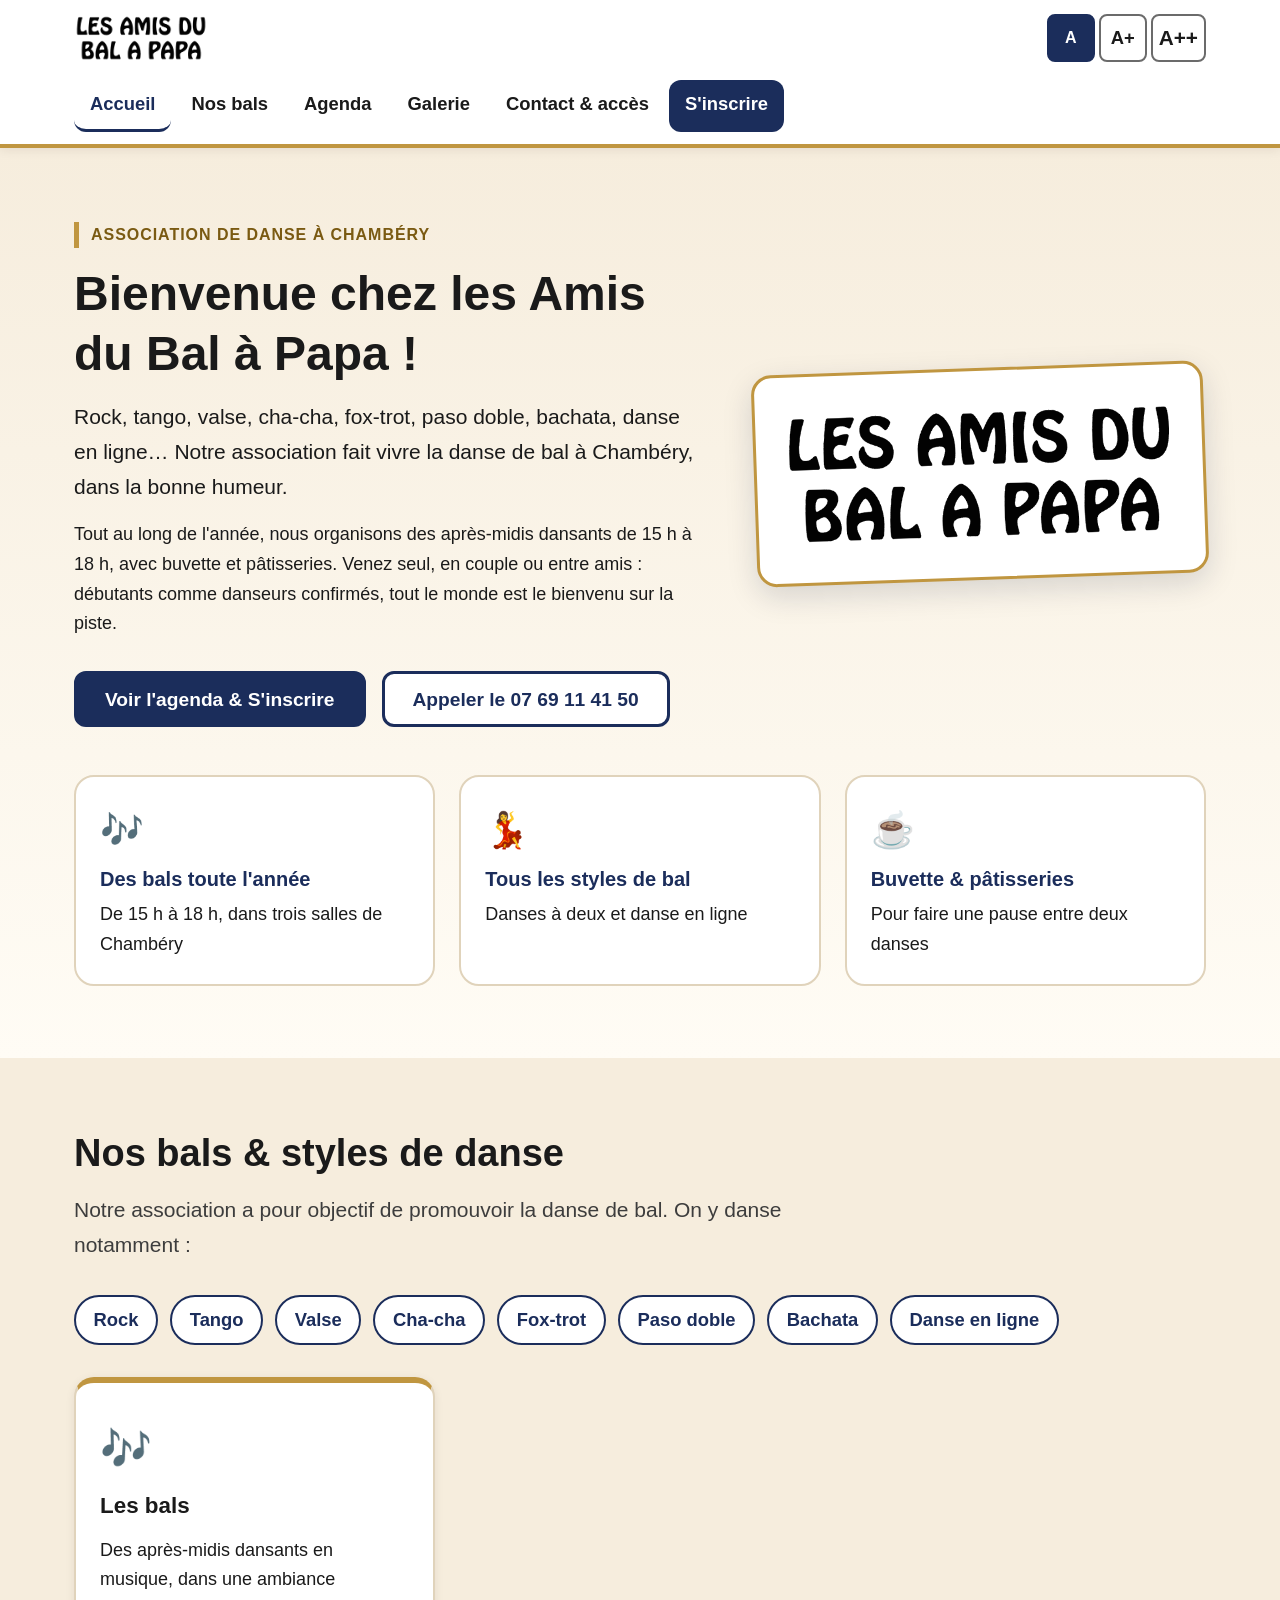
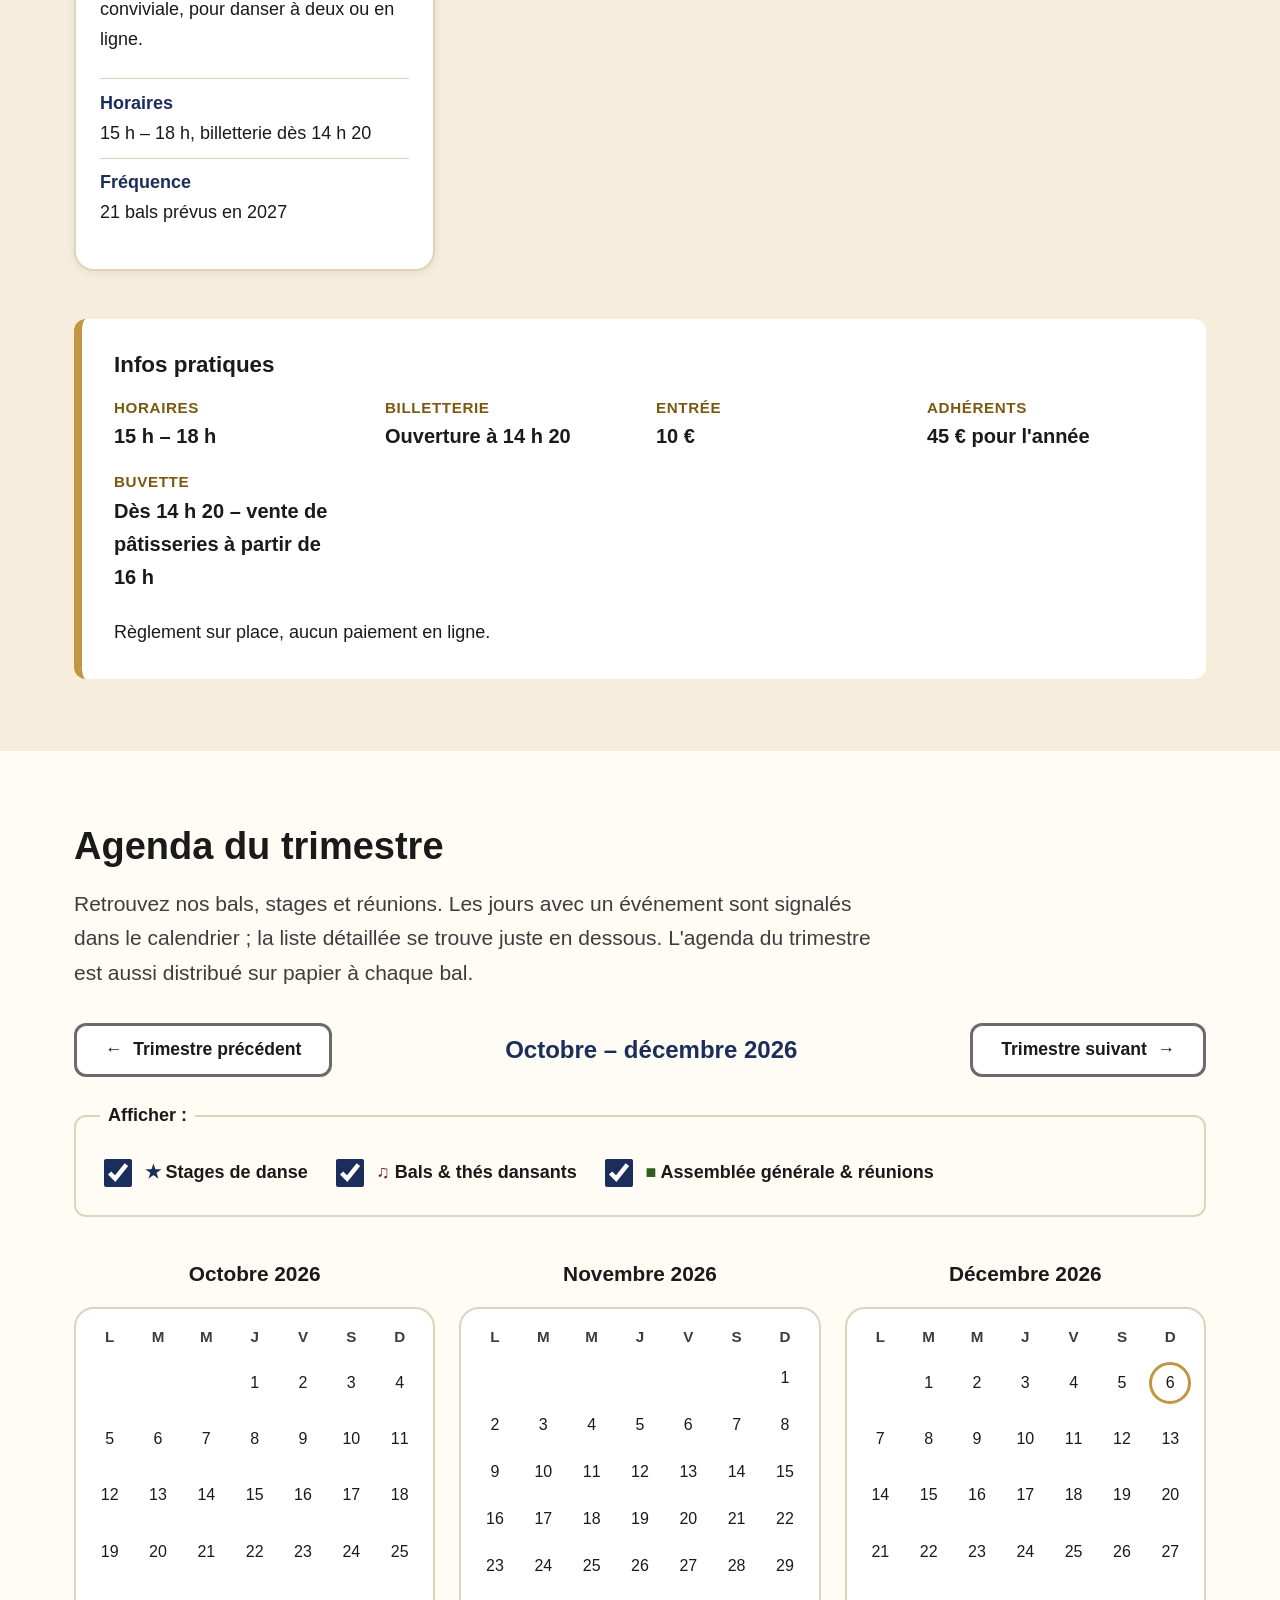
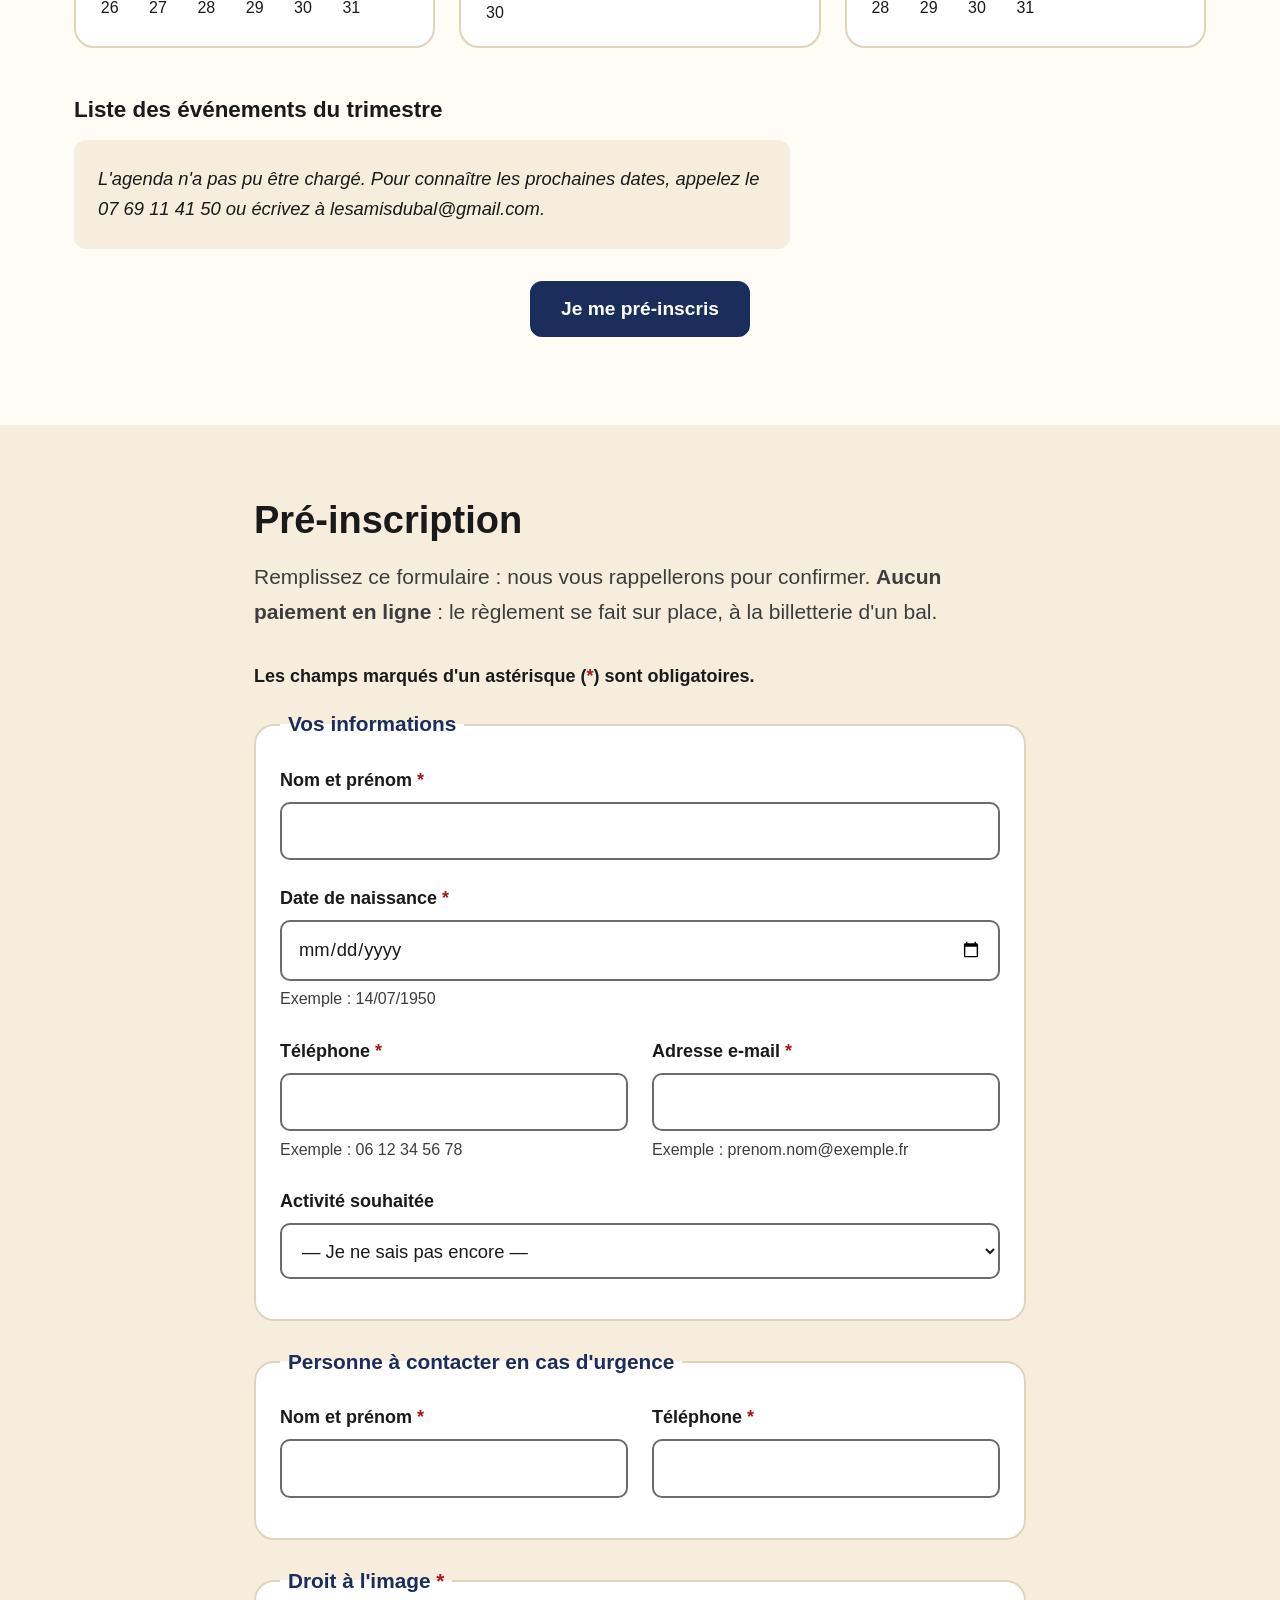
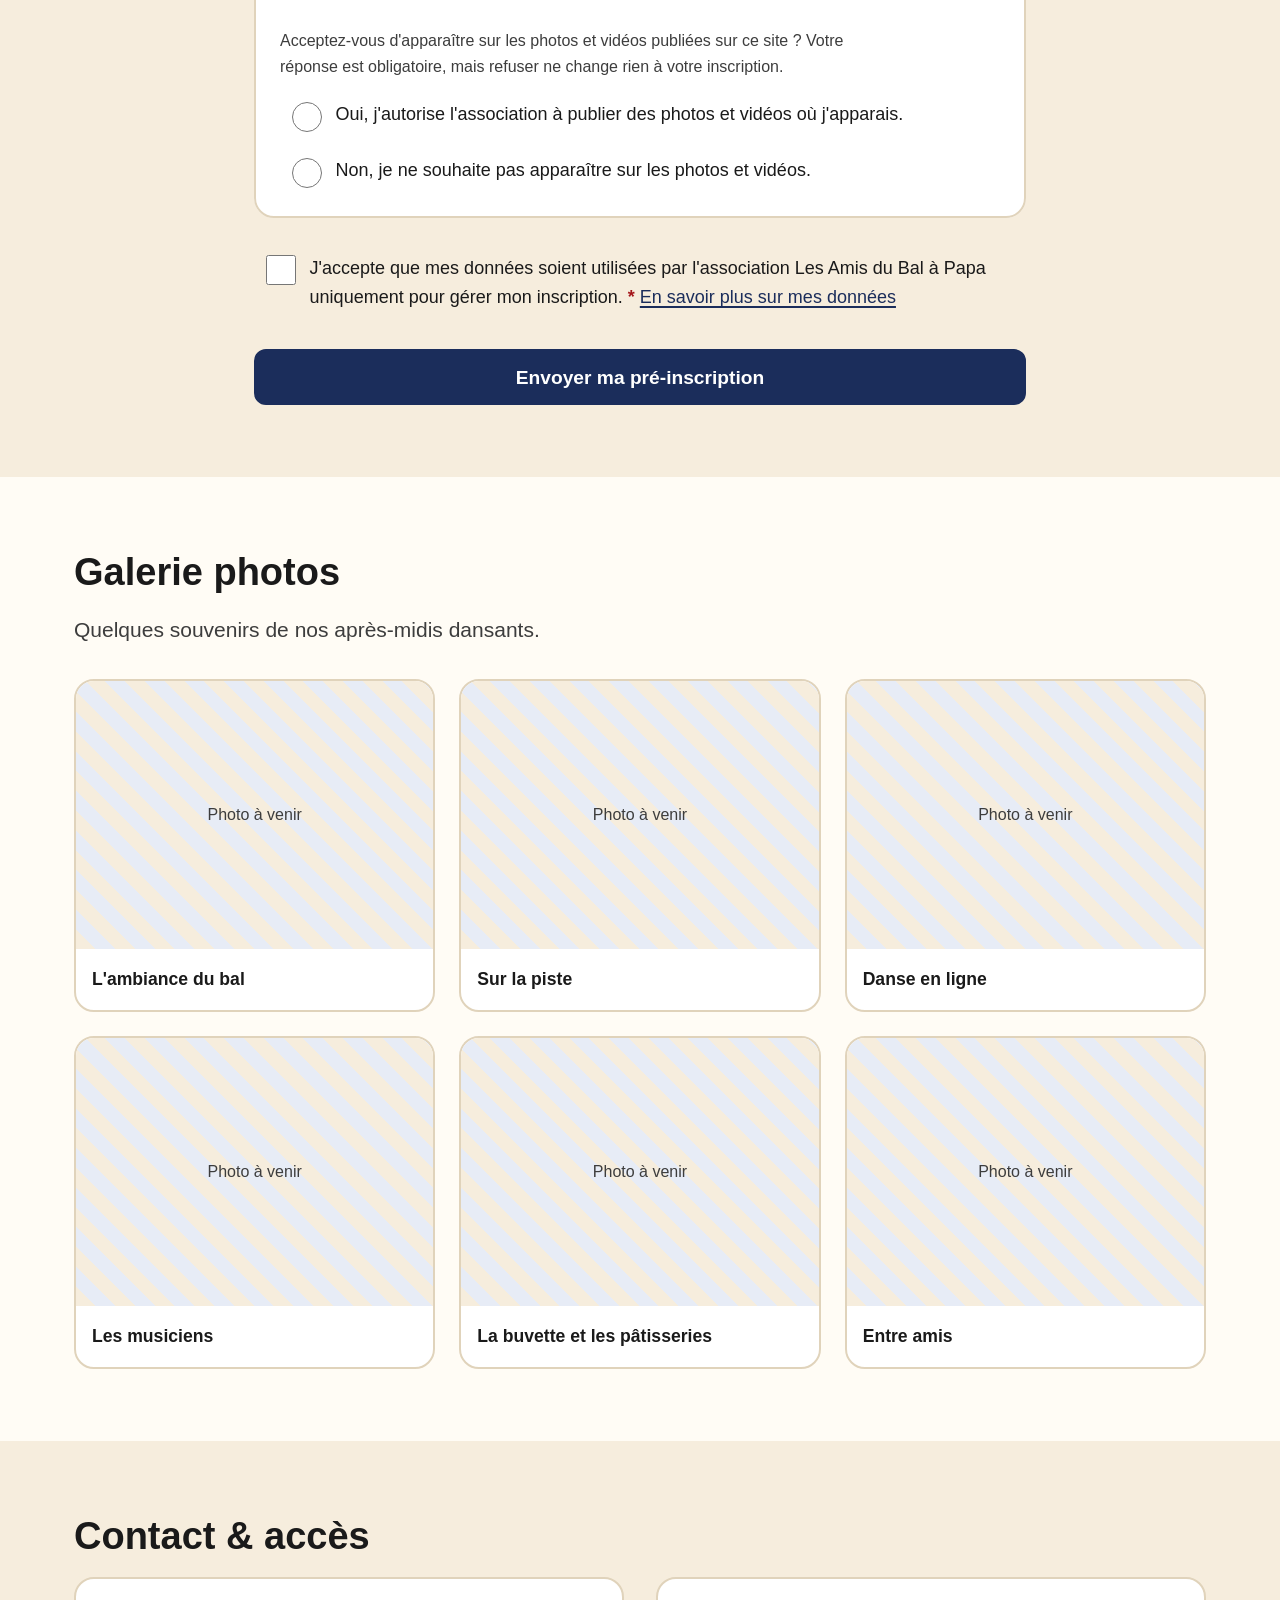
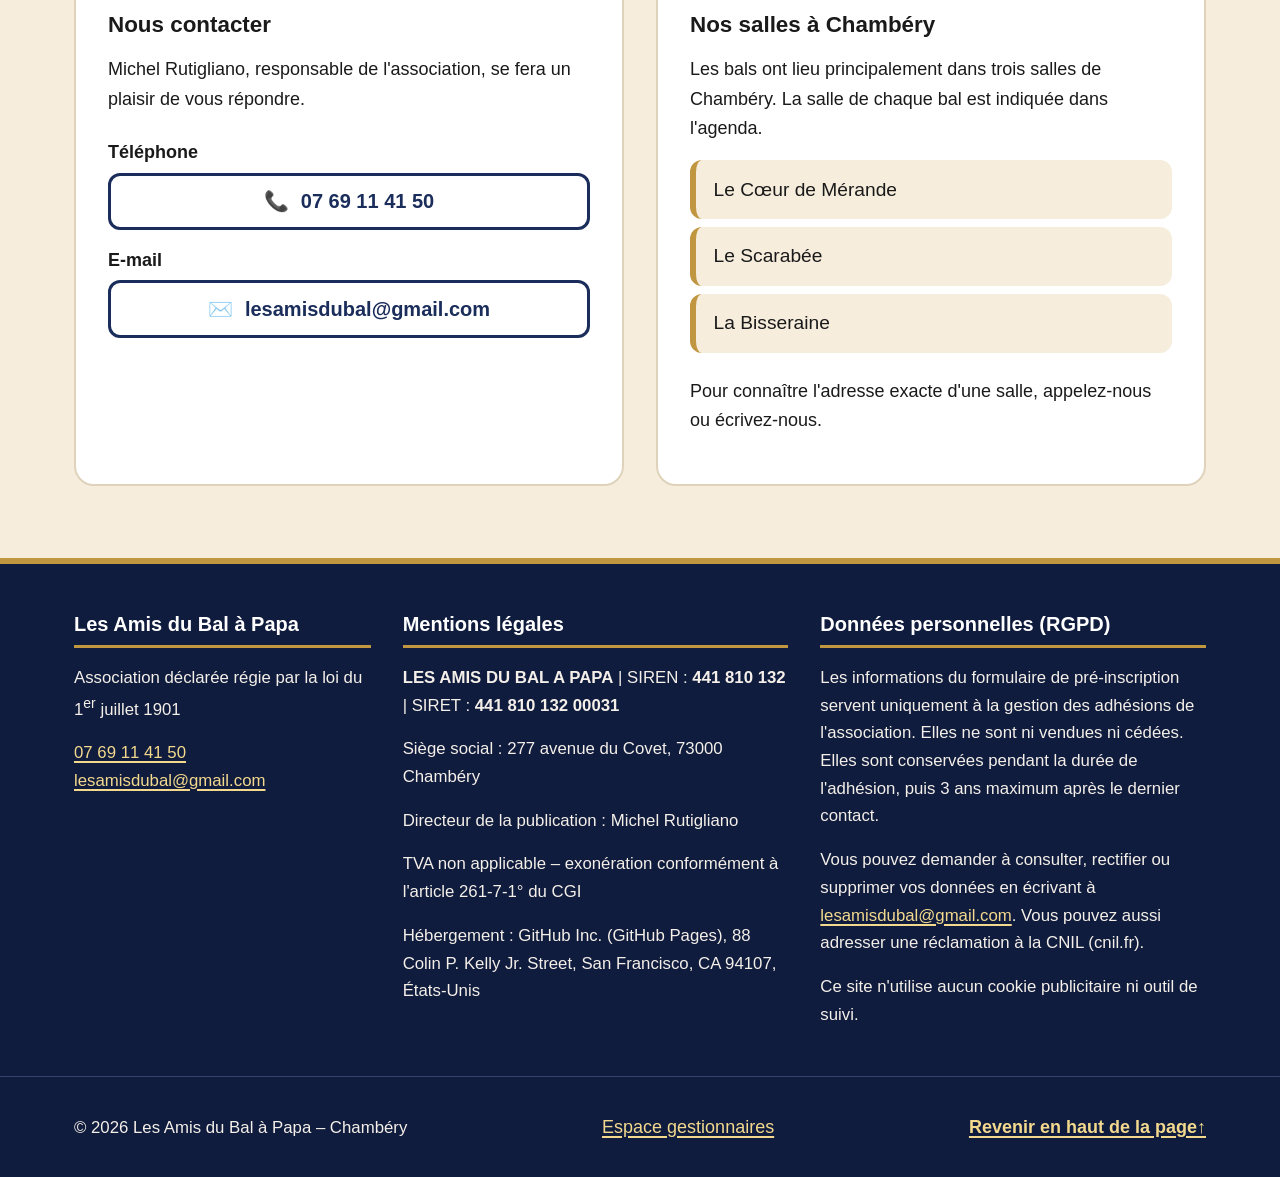
==== commit a57eda84: "Add files via upload" ====
--- a/index.html
+++ b/index.html
@@ -6,7 +6,7 @@
   <title>Les Amis du Bal à Papa – Cours de danse à Chambéry</title>
   <meta name="description" content="Association Les Amis du Bal à Papa : danse de salon, thés dansants et gym douce dansée à Chambéry. Agenda, inscriptions et contact.">
   <meta name="theme-color" content="#1b2d5b">
-  <link rel="icon" href="images/logo.png" type="image/png">
+  <link rel="icon" href="[data-uri]" type="image/png">
   <link rel="stylesheet" href="style.css">
   <script src="script.js" defer></script>
 </head>
@@ -19,7 +19,7 @@
   <header class="site-header">
     <div class="container header-inner">
       <a class="brand" href="#accueil">
-        <img src="images/logo.png" alt="Les Amis du Bal à Papa – retour à l'accueil" width="919" height="329">
+        <img src="[data-uri]" alt="Les Amis du Bal à Papa – retour à l'accueil" width="640" height="229">
       </a>
 
       <div class="header-tools">
@@ -79,7 +79,7 @@
           </div>
         </div>
         <div class="hero-visual">
-          <img src="images/logo.png" alt="Logo de l'association Les Amis du Bal à Papa" width="919" height="329">
+          <img src="[data-uri]" alt="Logo de l'association Les Amis du Bal à Papa" width="640" height="229">
         </div>
       </div>
 
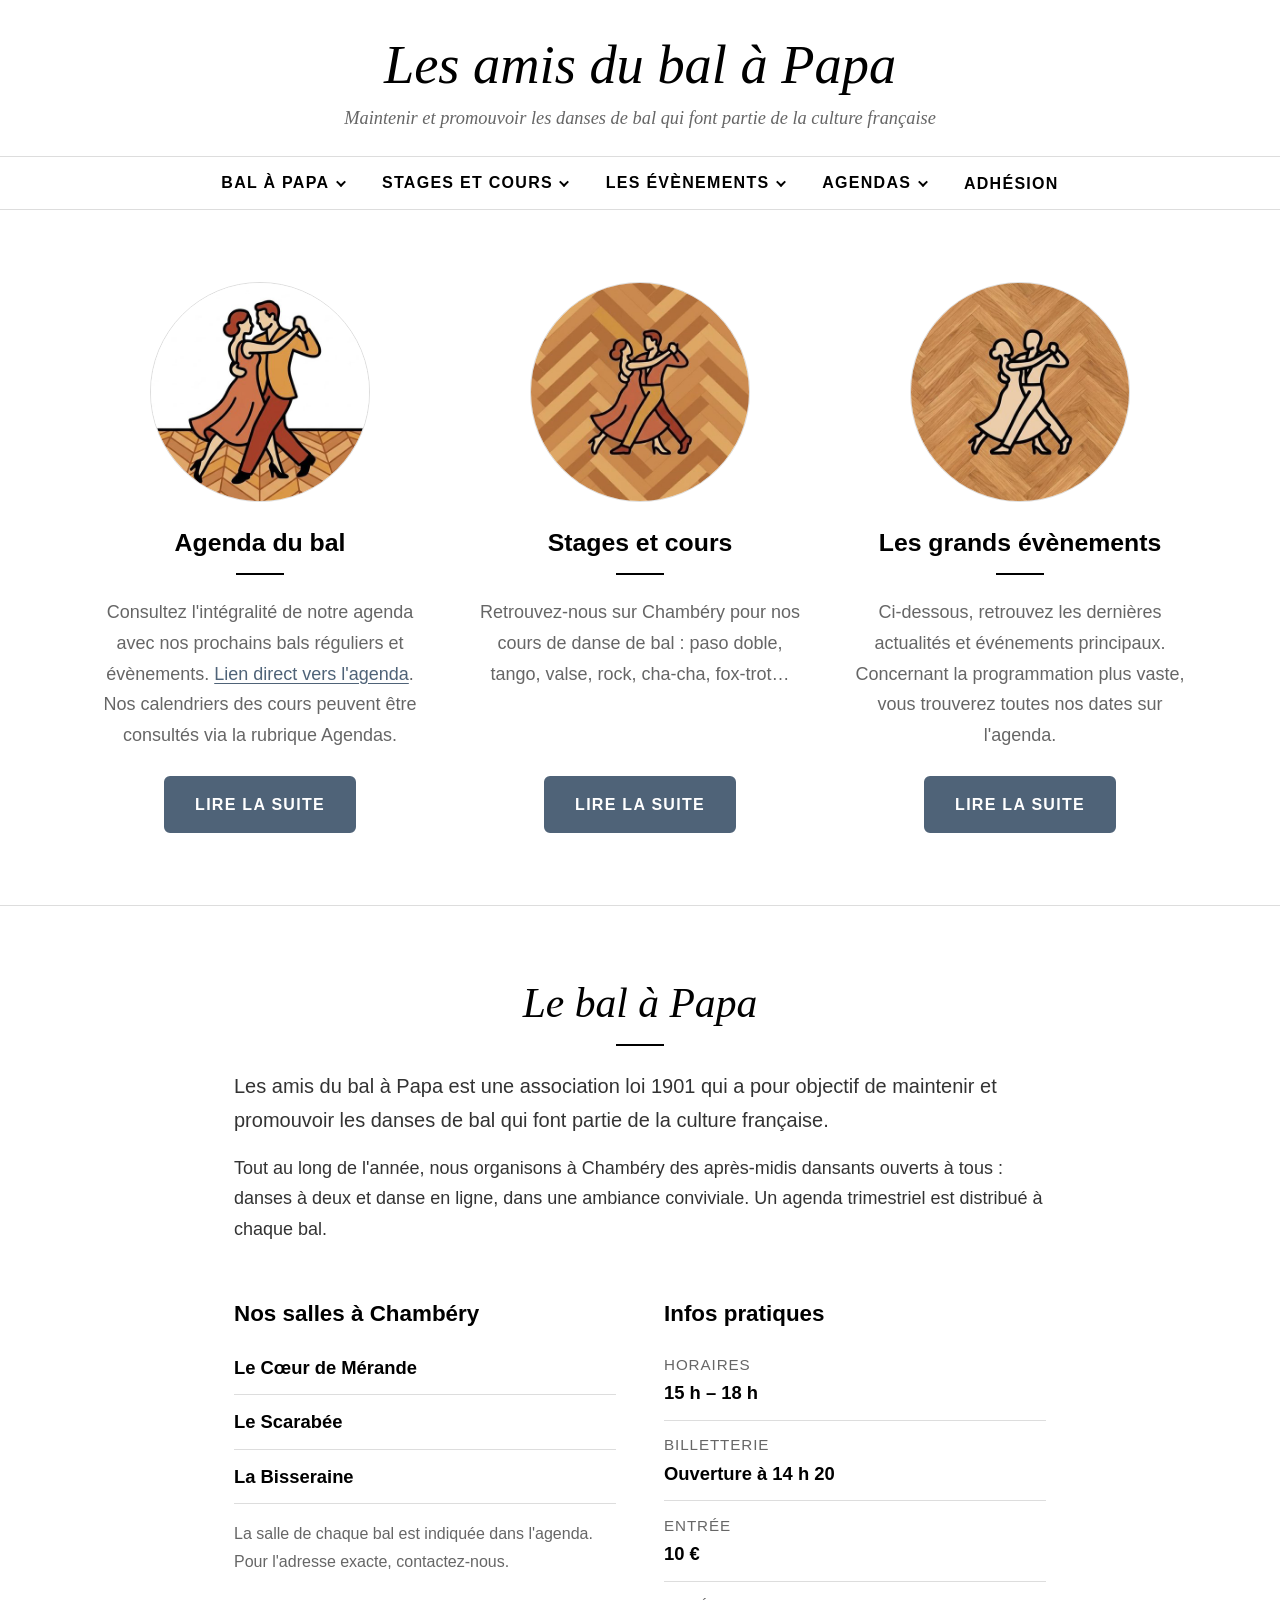
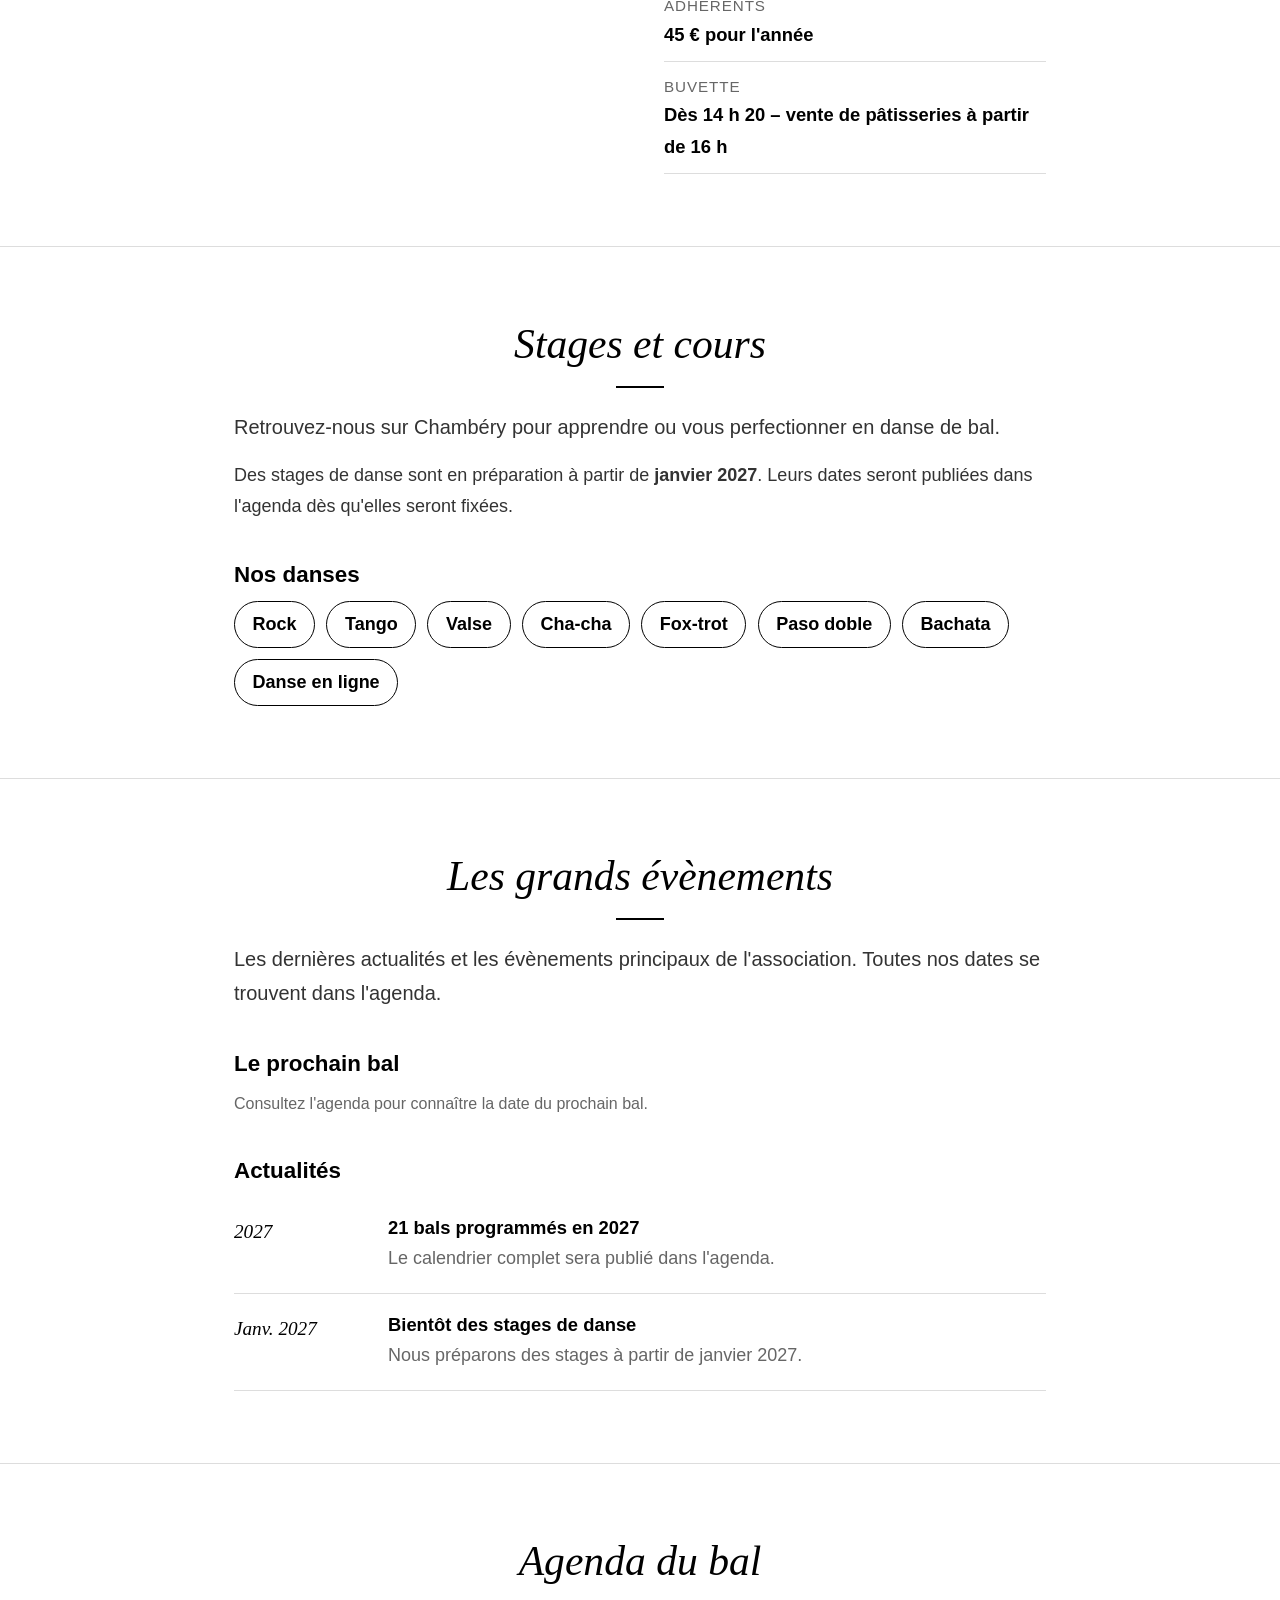
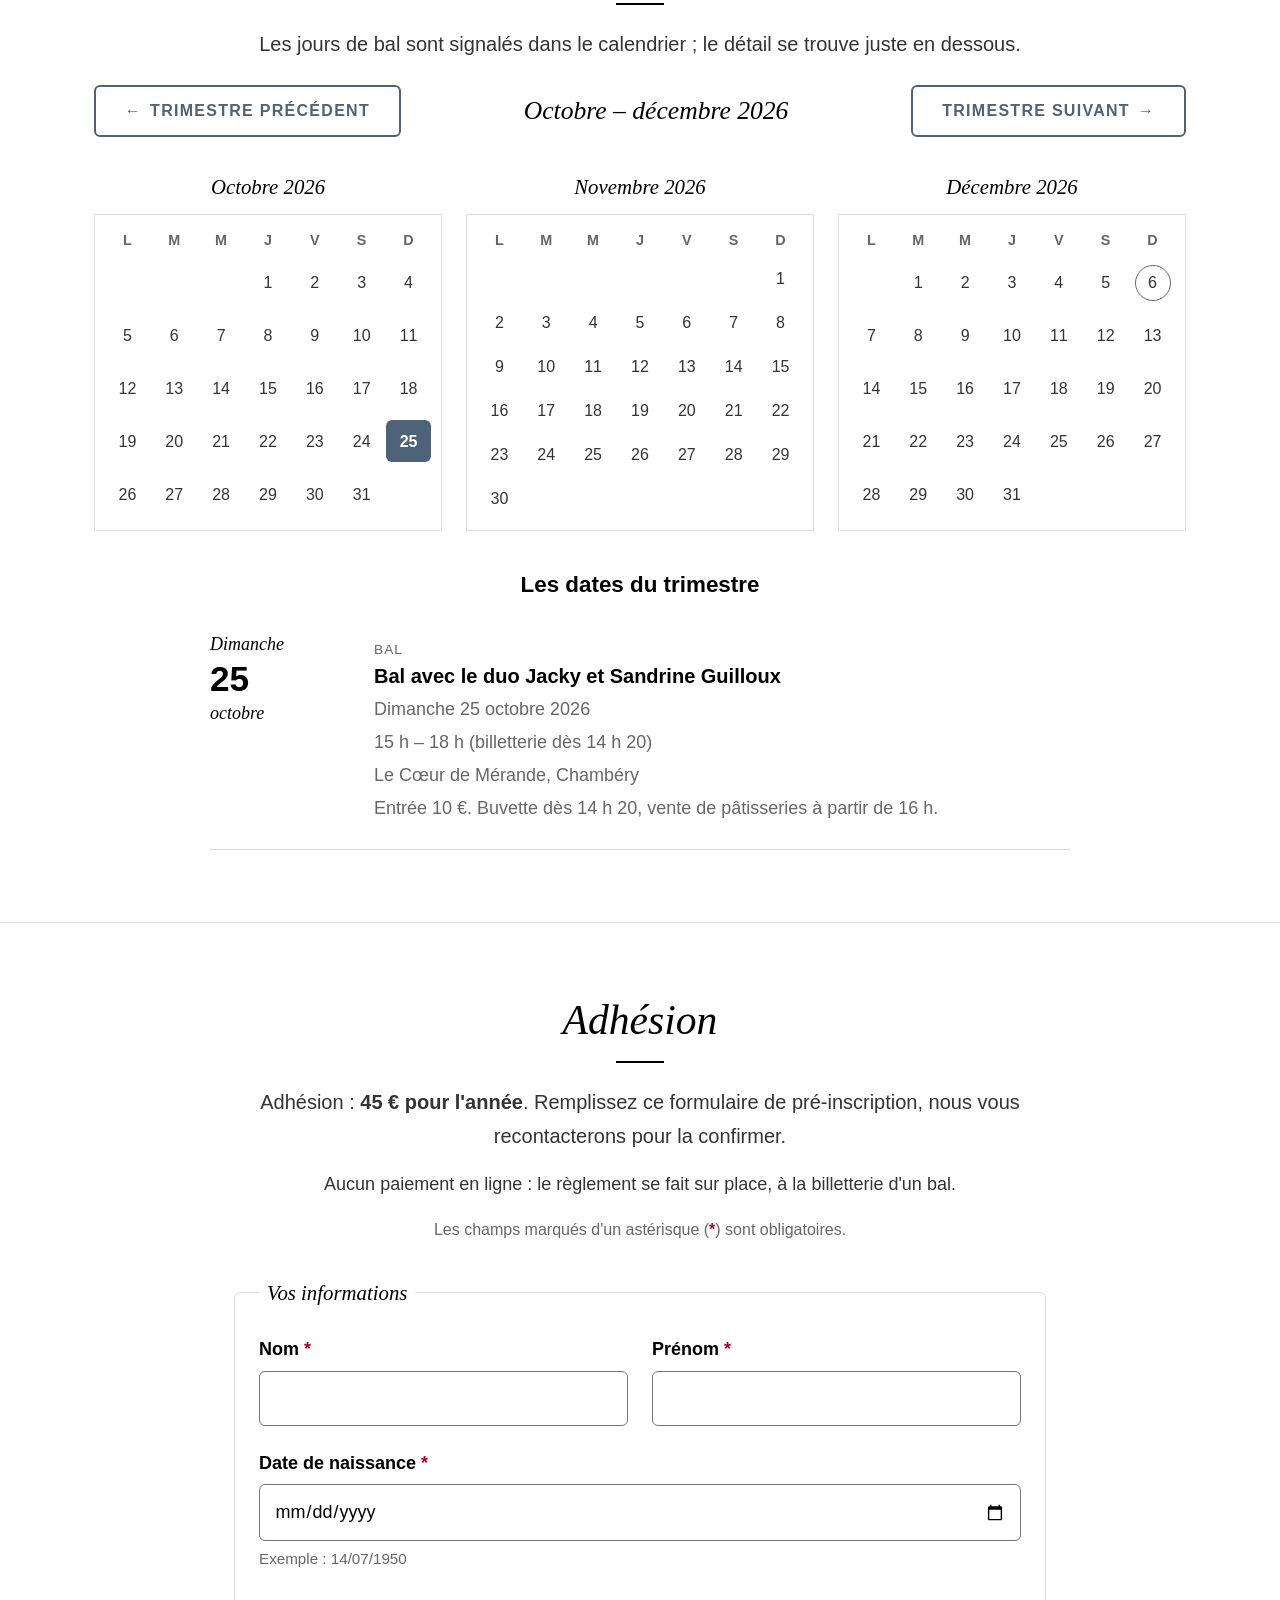
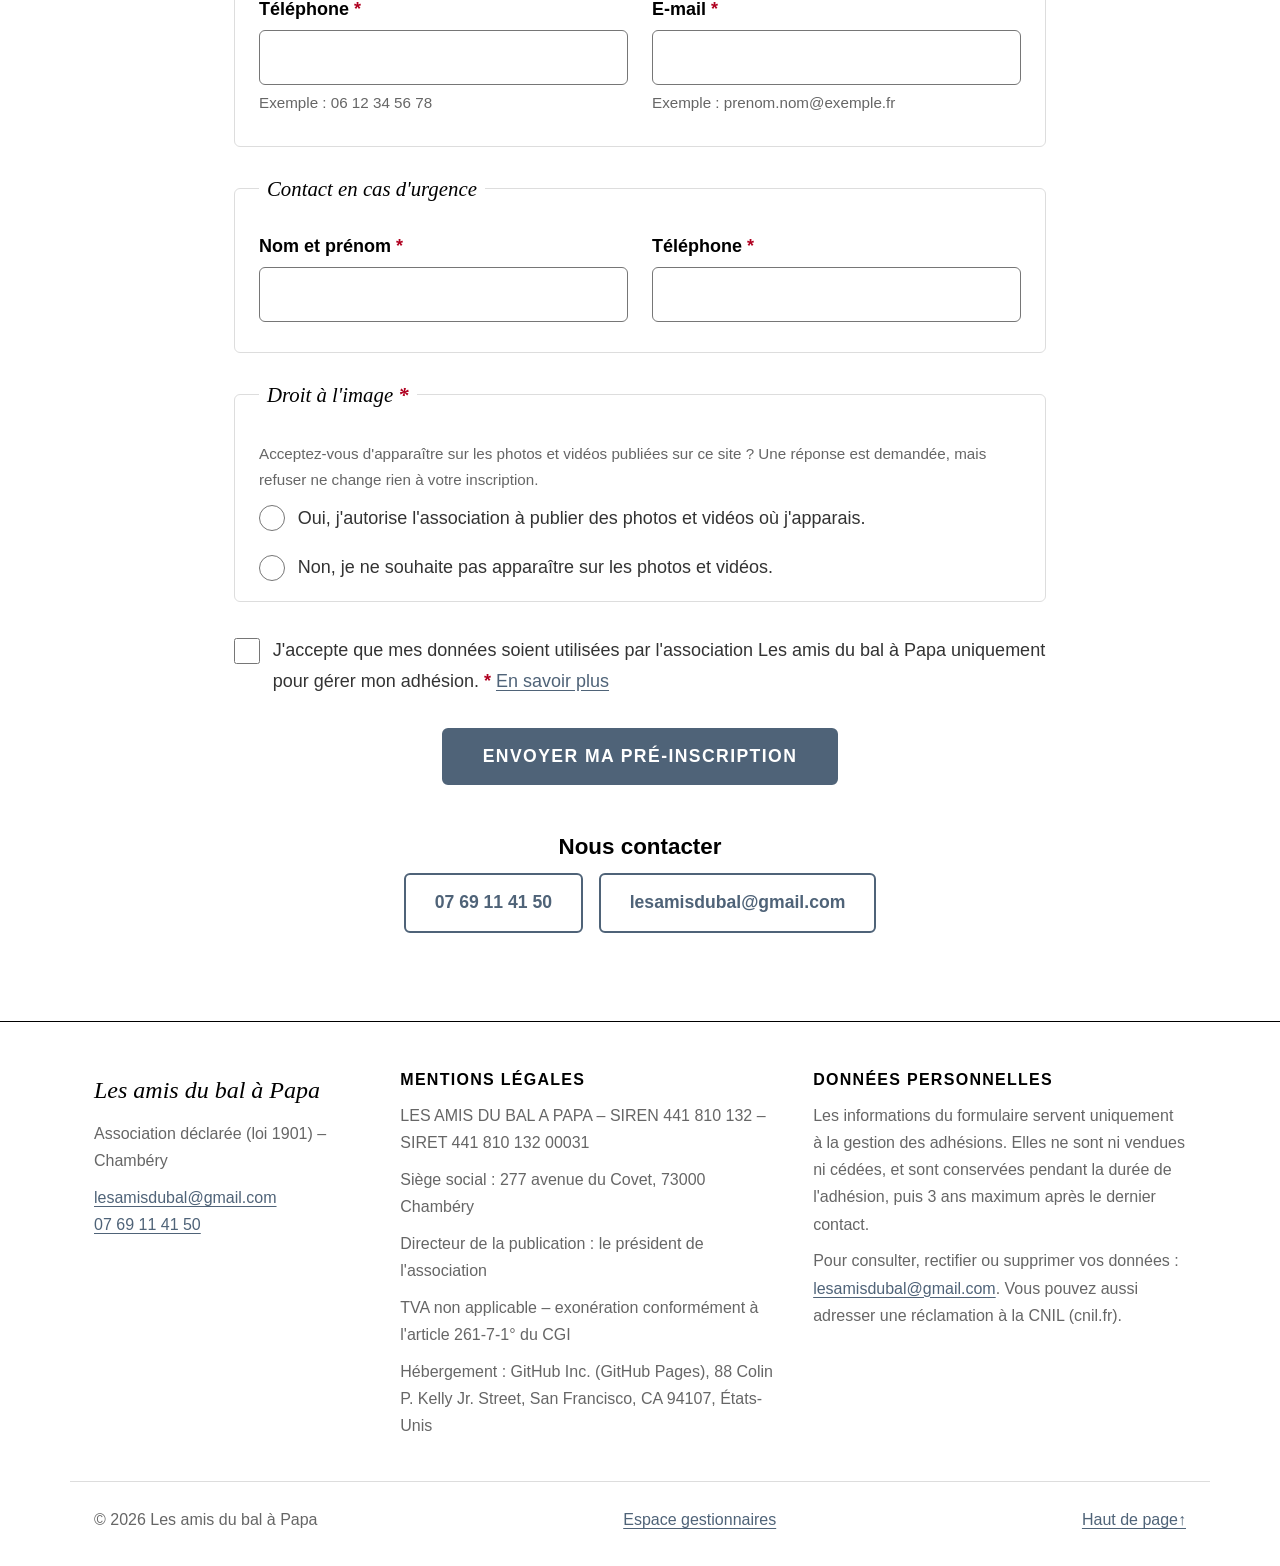
==== commit 9e0caf6f: "MAJ 1" ====
--- a/index.html
+++ b/index.html
@@ -3,226 +3,275 @@
 <head>
   <meta charset="UTF-8">
   <meta name="viewport" content="width=device-width, initial-scale=1">
-  <title>Les Amis du Bal à Papa – Cours de danse à Chambéry</title>
-  <meta name="description" content="Association Les Amis du Bal à Papa : danse de salon, thés dansants et gym douce dansée à Chambéry. Agenda, inscriptions et contact.">
-  <meta name="theme-color" content="#1b2d5b">
-  <link rel="icon" href="[data-uri]" type="image/png">
+  <title>Les amis du bal à Papa – Danses de bal à Chambéry</title>
+  <meta name="description" content="Les amis du bal à Papa : maintenir et promouvoir les danses de bal qui font partie de la culture française. Bals, stages et cours à Chambéry.">
+  <meta name="theme-color" content="#ffffff">
   <link rel="stylesheet" href="style.css">
   <script src="script.js" defer></script>
 </head>
 <body>
 
-  <!-- Lien d'évitement pour clavier et lecteurs d'écran -->
   <a class="skip-link" href="#contenu">Aller directement au contenu</a>
 
   <!-- ================= EN-TÊTE ================= -->
   <header class="site-header">
-    <div class="container header-inner">
-      <a class="brand" href="#accueil">
-        <img src="[data-uri]" alt="Les Amis du Bal à Papa – retour à l'accueil" width="640" height="229">
+    <div class="container header-top">
+      <a class="site-title" href="#accueil">
+        <span class="site-name">Les amis du bal à Papa</span>
+        <span class="site-tagline">Maintenir et promouvoir les danses de bal qui font partie de la culture française</span>
       </a>
 
-      <div class="header-tools">
-        <div class="text-size" role="group" aria-label="Taille du texte">
-          <button type="button" class="btn-size" data-size="normal" aria-pressed="true" title="Texte normal">A</button>
-          <button type="button" class="btn-size btn-size--lg" data-size="large" aria-pressed="false" title="Texte grand">A+</button>
-          <button type="button" class="btn-size btn-size--xl" data-size="xlarge" aria-pressed="false" title="Texte très grand">A++</button>
-        </div>
-
-        <button type="button" class="menu-toggle" aria-expanded="false" aria-controls="menu-principal">
-          <span class="menu-toggle-icon" aria-hidden="true"></span>
-          <span class="menu-toggle-label">Menu</span>
-        </button>
-      </div>
-
-      <nav class="main-nav" aria-label="Menu principal">
-        <ul id="menu-principal">
-          <li><a href="#accueil">Accueil</a></li>
-          <li><a href="#cours">Nos bals</a></li>
-          <li><a href="#agenda">Agenda</a></li>
-          <li><a href="#galerie">Galerie</a></li>
-          <li><a href="#contact">Contact &amp; accès</a></li>
-          <li><a href="#inscription" class="nav-cta">S'inscrire</a></li>
+      <button type="button" class="menu-toggle" aria-expanded="false" aria-controls="menu-principal">
+        <span class="menu-toggle-icon" aria-hidden="true"></span>
+        <span>Menu</span>
+      </button>
+    </div>
+
+    <nav class="main-nav" id="main-nav" aria-label="Menu principal">
+      <ul class="container nav-list" id="menu-principal">
+        <li class="nav-item">
+          <button type="button" class="nav-link has-sub" aria-expanded="false" aria-controls="sub-bal">Bal à papa</button>
+          <ul class="sub-menu" id="sub-bal">
+            <li><a href="#association">L'association</a></li>
+            <li><a href="#salles">Nos salles</a></li>
+            <li><a href="#infos-pratiques">Infos pratiques</a></li>
+          </ul>
+        </li>
+        <li class="nav-item">
+          <button type="button" class="nav-link has-sub" aria-expanded="false" aria-controls="sub-stages">Stages et cours</button>
+          <ul class="sub-menu" id="sub-stages">
+            <li><a href="#stages">Stages et cours</a></li>
+            <li><a href="#danses">Nos danses</a></li>
+          </ul>
+        </li>
+        <li class="nav-item">
+          <button type="button" class="nav-link has-sub" aria-expanded="false" aria-controls="sub-evenements">Les évènements</button>
+          <ul class="sub-menu" id="sub-evenements">
+            <li><a href="#evenements">Les grands évènements</a></li>
+            <li><a href="#prochain-bal">Le prochain bal</a></li>
+          </ul>
+        </li>
+        <li class="nav-item">
+          <button type="button" class="nav-link has-sub" aria-expanded="false" aria-controls="sub-agendas">Agendas</button>
+          <ul class="sub-menu" id="sub-agendas">
+            <li><a href="#agenda">Agenda du bal</a></li>
+            <li><a href="#agenda-liste">Liste des dates</a></li>
+          </ul>
+        </li>
+        <li class="nav-item">
+          <a class="nav-link" href="#adhesion">Adhésion</a>
+        </li>
+      </ul>
+    </nav>
+  </header>
+
+  <!-- Bandeau d'annonce (géré depuis l'espace gestionnaires) -->
+  <div class="annonce" id="annonce" role="status" hidden>
+    <p class="container" id="annonce-texte"></p>
+  </div>
+
+  <main id="contenu" tabindex="-1">
+
+    <!-- ================= ACCUEIL : 3 VIGNETTES ================= -->
+    <section id="accueil" class="section" aria-label="Accueil">
+      <div class="container">
+        <ul class="cards">
+          <li class="card">
+            <img class="card-img" src="images/rond-agenda.jpg" alt="" width="480" height="480">
+            <h2 class="card-title">Agenda du bal</h2>
+            <span class="separator" aria-hidden="true"></span>
+            <p>
+              Consultez l'intégralité de notre agenda avec nos prochains bals réguliers et évènements.
+              <a href="#agenda">Lien direct vers l'agenda</a>.
+              Nos calendriers des cours peuvent être consultés via la rubrique Agendas.
+            </p>
+            <a class="btn" href="#agenda">Lire la suite <span class="visually-hidden">: agenda du bal</span></a>
+          </li>
+
+          <li class="card">
+            <img class="card-img" src="images/rond-stages.jpg" alt="" width="480" height="480">
+            <h2 class="card-title">Stages et cours</h2>
+            <span class="separator" aria-hidden="true"></span>
+            <p>
+              Retrouvez-nous sur Chambéry pour nos cours de danse de bal&nbsp;:
+              paso doble, tango, valse, rock, cha-cha, fox-trot…
+            </p>
+            <a class="btn" href="#stages">Lire la suite <span class="visually-hidden">: stages et cours</span></a>
+          </li>
+
+          <li class="card">
+            <img class="card-img" src="images/rond-evenements.jpg" alt="" width="480" height="480">
+            <h2 class="card-title">Les grands évènements</h2>
+            <span class="separator" aria-hidden="true"></span>
+            <p>
+              Ci-dessous, retrouvez les dernières actualités et événements principaux.
+              Concernant la programmation plus vaste, vous trouverez toutes nos dates sur l'agenda.
+            </p>
+            <a class="btn" href="#evenements">Lire la suite <span class="visually-hidden">: les grands évènements</span></a>
+          </li>
         </ul>
-      </nav>
-    </div>
-  </header>
-
-  <!-- Bandeau d'annonce (géré depuis l'espace administrateur : Infos pratiques) -->
-  <div class="annonce" id="annonce" role="status" hidden>
-    <div class="container annonce-inner">
-      <span class="annonce-icon" aria-hidden="true">📢</span>
-      <p id="annonce-texte"></p>
-    </div>
-  </div>
-
-  <main id="contenu" tabindex="-1">
-
-    <!-- ================= 1. ACCUEIL ================= -->
-    <section id="accueil" class="section hero" aria-labelledby="titre-accueil">
-      <div class="container hero-inner">
-        <div class="hero-text">
-          <p class="eyebrow">Association de danse à Chambéry</p>
-          <h1 id="titre-accueil">Bienvenue chez les Amis du Bal à Papa&nbsp;!</h1>
-          <p class="lead">
-            Rock, tango, valse, cha-cha, fox-trot, paso doble, bachata, danse en ligne…
-            Notre association fait vivre la danse de bal à Chambéry, dans la bonne humeur.
-          </p>
-          <p>
-            Tout au long de l'année, nous organisons des après-midis dansants de 15&nbsp;h à 18&nbsp;h,
-            avec buvette et pâtisseries. Venez seul, en couple ou entre amis&nbsp;:
-            débutants comme danseurs confirmés, tout le monde est le bienvenu sur la piste.
-          </p>
-          <div class="hero-actions">
-            <a class="btn btn-primary" href="#agenda">Voir l'agenda &amp; S'inscrire</a>
-            <a class="btn btn-secondary" href="tel:+33769114150">Appeler le 07&nbsp;69&nbsp;11&nbsp;41&nbsp;50</a>
+      </div>
+    </section>
+
+    <!-- ================= 1. BAL À PAPA ================= -->
+    <section id="association" class="section" aria-labelledby="titre-association">
+      <div class="container container-narrow">
+        <h2 class="section-title" id="titre-association">Le bal à Papa</h2>
+        <span class="separator separator-center" aria-hidden="true"></span>
+        <p class="lead">
+          Les amis du bal à Papa est une association loi 1901 qui a pour objectif de
+          maintenir et promouvoir les danses de bal qui font partie de la culture française.
+        </p>
+        <p>
+          Tout au long de l'année, nous organisons à Chambéry des après-midis dansants ouverts à tous&nbsp;:
+          danses à deux et danse en ligne, dans une ambiance conviviale.
+          Un agenda trimestriel est distribué à chaque bal.
+        </p>
+
+        <div class="two-cols">
+          <div id="salles">
+            <h3>Nos salles à Chambéry</h3>
+            <!-- Contenu géré depuis l'espace gestionnaires (data/infos.json) -->
+            <ul class="plain-list" id="salles-liste">
+              <li>Le Cœur de Mérande</li>
+              <li>Le Scarabée</li>
+              <li>La Bisseraine</li>
+            </ul>
+            <p class="note">La salle de chaque bal est indiquée dans l'agenda.
+              Pour l'adresse exacte, contactez-nous.</p>
+          </div>
+
+          <div id="infos-pratiques">
+            <h3>Infos pratiques</h3>
+            <!-- Contenu géré depuis l'espace gestionnaires (data/infos.json) -->
+            <dl class="infos" id="infos-liste">
+              <div><dt>Horaires</dt><dd>15&nbsp;h – 18&nbsp;h</dd></div>
+              <div><dt>Billetterie</dt><dd>Ouverture à 14&nbsp;h&nbsp;20</dd></div>
+              <div><dt>Entrée</dt><dd>10&nbsp;€</dd></div>
+              <div><dt>Adhérents</dt><dd>45&nbsp;€ pour l'année</dd></div>
+              <div><dt>Buvette</dt><dd>Dès 14&nbsp;h&nbsp;20 – pâtisseries à partir de 16&nbsp;h</dd></div>
+            </dl>
           </div>
         </div>
-        <div class="hero-visual">
-          <img src="[data-uri]" alt="Logo de l'association Les Amis du Bal à Papa" width="640" height="229">
+      </div>
+    </section>
+
+    <!-- ================= 2. STAGES ET COURS ================= -->
+    <section id="stages" class="section" aria-labelledby="titre-stages">
+      <div class="container container-narrow">
+        <h2 class="section-title" id="titre-stages">Stages et cours</h2>
+        <span class="separator separator-center" aria-hidden="true"></span>
+        <p class="lead">
+          Retrouvez-nous sur Chambéry pour apprendre ou vous perfectionner en danse de bal.
+        </p>
+        <p>
+          Des stages de danse sont en préparation à partir de <strong>janvier 2027</strong>.
+          Leurs dates seront publiées dans l'agenda dès qu'elles seront fixées.
+        </p>
+
+        <h3 id="danses">Nos danses</h3>
+        <!-- Contenu géré depuis l'espace gestionnaires (data/infos.json) -->
+        <ul class="tags" id="danses-liste">
+          <li>Rock</li><li>Tango</li><li>Valse</li><li>Cha-cha</li>
+          <li>Fox-trot</li><li>Paso doble</li><li>Bachata</li><li>Danse en ligne</li>
+        </ul>
+      </div>
+    </section>
+
+    <!-- ================= 3. LES ÉVÈNEMENTS ================= -->
+    <section id="evenements" class="section" aria-labelledby="titre-evenements">
+      <div class="container container-narrow">
+        <h2 class="section-title" id="titre-evenements">Les grands évènements</h2>
+        <span class="separator separator-center" aria-hidden="true"></span>
+        <p class="lead">
+          Les dernières actualités et les évènements principaux de l'association.
+          Toutes nos dates se trouvent dans l'agenda.
+        </p>
+
+        <h3 id="prochain-bal">Le prochain bal</h3>
+        <!-- Rempli automatiquement à partir de l'agenda -->
+        <div id="prochain-bal-contenu">
+          <p class="note">Consultez l'agenda pour connaître la date du prochain bal.</p>
         </div>
-      </div>
-
-      <div class="container">
-        <ul class="highlights" aria-label="L'association en bref">
+
+        <h3>Actualités</h3>
+        <ul class="news">
           <li>
-            <span class="highlight-icon" aria-hidden="true">🎶</span>
-            <strong>Des bals toute l'année</strong>
-            <span>De 15&nbsp;h à 18&nbsp;h, dans trois salles de Chambéry</span>
+            <span class="news-date">2027</span>
+            <div><h4>21 bals programmés en 2027</h4>
+              <p>Le calendrier complet sera publié dans l'agenda.</p></div>
           </li>
           <li>
-            <span class="highlight-icon" aria-hidden="true">💃</span>
-            <strong>Tous les styles de bal</strong>
-            <span>Danses à deux et danse en ligne</span>
-          </li>
-          <li>
-            <span class="highlight-icon" aria-hidden="true">☕</span>
-            <strong>Buvette &amp; pâtisseries</strong>
-            <span>Pour faire une pause entre deux danses</span>
+            <span class="news-date">Janv. 2027</span>
+            <div><h4>Bientôt des stages de danse</h4>
+              <p>Nous préparons des stages à partir de janvier 2027.</p></div>
           </li>
         </ul>
       </div>
     </section>
 
-    <!-- ================= 2. COURS ================= -->
-    <section id="cours" class="section section-alt" aria-labelledby="titre-cours">
-      <div class="container">
-        <h2 id="titre-cours">Nos bals &amp; styles de danse</h2>
-        <p class="section-intro">
-          Notre association a pour objectif de promouvoir la danse de bal.
-          On y danse notamment&nbsp;:
-        </p>
-
-        <!-- Contenu géré depuis l'espace administrateur (data/infos.json) -->
-        <ul class="styles" id="styles" aria-label="Styles de danse">
-          <li>Rock</li><li>Tango</li><li>Valse</li><li>Cha-cha</li><li>Fox-trot</li>
-          <li>Paso doble</li><li>Bachata</li><li>Danse en ligne</li>
-        </ul>
-
-        <!-- Contenu géré depuis l'espace administrateur (data/cours.json) -->
-        <div class="cards" id="cours-cards">
-          <article class="card">
-            <div class="card-icon" aria-hidden="true">🎶</div>
-            <h3>Les bals</h3>
-            <p>Des après-midis dansants en musique, dans une ambiance conviviale, pour danser à deux ou en ligne.</p>
-            <dl class="card-details">
-              <div><dt>Horaires</dt><dd>15&nbsp;h – 18&nbsp;h, billetterie dès 14&nbsp;h&nbsp;20</dd></div>
-              <div><dt>Fréquence</dt><dd>21 bals prévus en 2027</dd></div>
-            </dl>
-          </article>
-        </div>
-
-        <!-- Contenu géré depuis l'espace administrateur (data/infos.json) -->
-        <aside class="info-box" aria-labelledby="titre-pratique">
-          <h3 id="titre-pratique">Infos pratiques</h3>
-          <dl class="pratique" id="pratique">
-            <div><dt>Horaires</dt><dd>15&nbsp;h – 18&nbsp;h</dd></div>
-            <div><dt>Billetterie</dt><dd>Ouverture à 14&nbsp;h&nbsp;20</dd></div>
-            <div><dt>Entrée</dt><dd>10&nbsp;€</dd></div>
-            <div><dt>Adhérents</dt><dd>45&nbsp;€ pour l'année</dd></div>
-            <div><dt>Buvette</dt><dd>Dès 14&nbsp;h&nbsp;20 – vente de pâtisseries à partir de 16&nbsp;h</dd></div>
-          </dl>
-          <p class="pratique-note">Règlement sur place, aucun paiement en ligne.</p>
-        </aside>
-      </div>
-    </section>
-
-    <!-- ================= 3. AGENDA ================= -->
+    <!-- ================= 4. AGENDAS ================= -->
     <section id="agenda" class="section" aria-labelledby="titre-agenda">
       <div class="container">
-        <h2 id="titre-agenda">Agenda du trimestre</h2>
-        <p class="section-intro">
-          Retrouvez nos bals, stages et réunions. Les jours avec un événement
-          sont signalés dans le calendrier&nbsp;; la liste détaillée se trouve juste en dessous.
-          L'agenda du trimestre est aussi distribué sur papier à chaque bal.
+        <h2 class="section-title" id="titre-agenda">Agenda du bal</h2>
+        <span class="separator separator-center" aria-hidden="true"></span>
+        <p class="lead center">
+          Les jours de bal sont signalés dans le calendrier&nbsp;; le détail se trouve juste en dessous.
         </p>
 
         <div class="agenda-controls">
-          <button type="button" class="btn btn-nav" id="agenda-prev">
+          <button type="button" class="btn btn-outline" id="agenda-prev">
             <span aria-hidden="true">←</span> Trimestre précédent
           </button>
           <p class="agenda-period" id="agenda-period" aria-live="polite"></p>
-          <button type="button" class="btn btn-nav" id="agenda-next">
+          <button type="button" class="btn btn-outline" id="agenda-next">
             Trimestre suivant <span aria-hidden="true">→</span>
           </button>
         </div>
 
-        <fieldset class="agenda-filters">
-          <legend>Afficher&nbsp;:</legend>
-          <label class="filter filter--stage">
-            <input type="checkbox" value="stage" checked>
-            <span><span class="badge-icon" aria-hidden="true">★</span> Stages de danse</span>
-          </label>
-          <label class="filter filter--the">
-            <input type="checkbox" value="the" checked>
-            <span><span class="badge-icon" aria-hidden="true">♫</span> Bals &amp; thés dansants</span>
-          </label>
-          <label class="filter filter--ag">
-            <input type="checkbox" value="ag" checked>
-            <span><span class="badge-icon" aria-hidden="true">■</span> Assemblée générale &amp; réunions</span>
-          </label>
-        </fieldset>
-
         <div class="calendar" id="calendar"></div>
 
-        <h3 class="agenda-list-title">Liste des événements du trimestre</h3>
+        <h3 class="center" id="agenda-liste">Les dates du trimestre</h3>
         <ol class="event-list" id="event-list"></ol>
-        <p class="event-empty" id="event-empty" hidden>Aucun événement prévu sur cette période pour les catégories choisies.</p>
-
-        <p class="agenda-cta">
-          <a class="btn btn-primary" href="#inscription">Je me pré-inscris</a>
-        </p>
-      </div>
-    </section>
-
-    <!-- ================= PRÉ-INSCRIPTION ================= -->
-    <section id="inscription" class="section section-alt" aria-labelledby="titre-inscription">
+        <p class="note center" id="event-empty" hidden>Aucun évènement prévu sur cette période.</p>
+      </div>
+    </section>
+
+    <!-- ================= 5. ADHÉSION & PRÉ-INSCRIPTION ================= -->
+    <section id="adhesion" class="section" aria-labelledby="titre-adhesion">
       <div class="container container-narrow">
-        <h2 id="titre-inscription">Pré-inscription</h2>
-        <p class="section-intro">
-          Remplissez ce formulaire&nbsp;: nous vous rappellerons pour confirmer.
-          <strong>Aucun paiement en ligne</strong>&nbsp;: le règlement se fait sur place, à la billetterie d'un bal.
-        </p>
-        <p class="form-note">Les champs marqués d'un astérisque (<span class="req" aria-hidden="true">*</span>) sont obligatoires.</p>
+        <h2 class="section-title" id="titre-adhesion">Adhésion</h2>
+        <span class="separator separator-center" aria-hidden="true"></span>
+        <p class="lead center">
+          Adhésion&nbsp;: <strong>45&nbsp;€ pour l'année</strong>. Remplissez ce formulaire de pré-inscription,
+          nous vous recontacterons pour la confirmer.
+        </p>
+        <p class="center">Aucun paiement en ligne&nbsp;: le règlement se fait sur place, à la billetterie d'un bal.</p>
+        <p class="note center">Les champs marqués d'un astérisque (<span class="req" aria-hidden="true">*</span>) sont obligatoires.</p>
 
         <div class="form-summary" id="form-summary" role="alert" tabindex="-1" hidden></div>
         <div class="form-success" id="form-success" role="status" tabindex="-1" hidden></div>
 
         <!-- Remplacez XXXXX par votre identifiant Formspree -->
         <form id="form-inscription" class="form" action="https://formspree.io/f/XXXXX" method="POST" novalidate>
-          <input type="hidden" name="_subject" value="Nouvelle pré-inscription – Les Amis du Bal à Papa">
-          <!-- Piège anti-spam : ne pas remplir -->
+          <input type="hidden" name="_subject" value="Nouvelle pré-inscription – Les amis du bal à Papa">
           <p class="visually-hidden" aria-hidden="true">
             <label>Ne pas remplir <input type="text" name="_gotcha" tabindex="-1" autocomplete="off"></label>
           </p>
 
           <fieldset>
             <legend>Vos informations</legend>
-
-            <div class="field">
-              <label for="nom">Nom et prénom <span class="req" aria-hidden="true">*</span></label>
-              <input type="text" id="nom" name="nom_prenom" autocomplete="name" required aria-describedby="nom-err">
-              <p class="field-error" id="nom-err" hidden>Indiquez votre nom et votre prénom.</p>
+            <div class="field-row">
+              <div class="field">
+                <label for="nom">Nom <span class="req" aria-hidden="true">*</span></label>
+                <input type="text" id="nom" name="nom" autocomplete="family-name" required aria-describedby="nom-err">
+                <p class="field-error" id="nom-err" hidden>Indiquez votre nom.</p>
+              </div>
+              <div class="field">
+                <label for="prenom">Prénom <span class="req" aria-hidden="true">*</span></label>
+                <input type="text" id="prenom" name="prenom" autocomplete="given-name" required aria-describedby="prenom-err">
+                <p class="field-error" id="prenom-err" hidden>Indiquez votre prénom.</p>
+              </div>
             </div>
 
             <div class="field">
@@ -239,29 +288,17 @@
                 <p class="field-help" id="tel-aide">Exemple&nbsp;: 06 12 34 56 78</p>
                 <p class="field-error" id="tel-err" hidden>Indiquez un numéro de téléphone valide (10 chiffres).</p>
               </div>
-
-              <div class="field">
-                <label for="email">Adresse e-mail <span class="req" aria-hidden="true">*</span></label>
+              <div class="field">
+                <label for="email">E-mail <span class="req" aria-hidden="true">*</span></label>
                 <input type="email" id="email" name="email" autocomplete="email" required aria-describedby="email-aide email-err">
                 <p class="field-help" id="email-aide">Exemple&nbsp;: prenom.nom@exemple.fr</p>
                 <p class="field-error" id="email-err" hidden>Indiquez une adresse e-mail valide.</p>
               </div>
             </div>
-
-            <div class="field">
-              <label for="activite">Activité souhaitée</label>
-              <select id="activite" name="activite">
-                <option value="">— Je ne sais pas encore —</option>
-                <option>Adhésion annuelle</option>
-                <option>Participer aux bals</option>
-                <option>Stages de danse (à partir de janvier 2027)</option>
-                <option>Danse en ligne</option>
-              </select>
-            </div>
           </fieldset>
 
           <fieldset>
-            <legend>Personne à contacter en cas d'urgence</legend>
+            <legend>Contact en cas d'urgence</legend>
             <div class="field-row">
               <div class="field">
                 <label for="urgence-nom">Nom et prénom <span class="req" aria-hidden="true">*</span></label>
@@ -276,11 +313,11 @@
             </div>
           </fieldset>
 
-          <fieldset class="choice-group" aria-describedby="image-aide image-err">
+          <fieldset aria-describedby="image-aide image-err">
             <legend>Droit à l'image <span class="req" aria-hidden="true">*</span></legend>
             <p class="field-help" id="image-aide">
               Acceptez-vous d'apparaître sur les photos et vidéos publiées sur ce site&nbsp;?
-              Votre réponse est obligatoire, mais refuser ne change rien à votre inscription.
+              Une réponse est demandée, mais refuser ne change rien à votre inscription.
             </p>
             <label class="choice">
               <input type="radio" name="droit_image" value="J'autorise" required>
@@ -297,75 +334,25 @@
             <label class="choice">
               <input type="checkbox" id="rgpd" name="consentement_rgpd" value="Oui" required aria-describedby="rgpd-err">
               <span>
-                J'accepte que mes données soient utilisées par l'association Les Amis du Bal à Papa
-                uniquement pour gérer mon inscription. <span class="req" aria-hidden="true">*</span>
-                <a href="#donnees-personnelles">En savoir plus sur mes données</a>
+                J'accepte que mes données soient utilisées par l'association Les amis du bal à Papa
+                uniquement pour gérer mon adhésion. <span class="req" aria-hidden="true">*</span>
+                <a href="#donnees-personnelles">En savoir plus</a>
               </span>
             </label>
             <p class="field-error" id="rgpd-err" hidden>Vous devez accepter l'utilisation de vos données pour envoyer le formulaire.</p>
           </div>
 
-          <button type="submit" class="btn btn-primary btn-block" id="form-submit">Envoyer ma pré-inscription</button>
+          <p class="center">
+            <button type="submit" class="btn btn-large" id="form-submit">Envoyer ma pré-inscription</button>
+          </p>
         </form>
-      </div>
-    </section>
-
-    <!-- ================= 4. GALERIE ================= -->
-    <section id="galerie" class="section" aria-labelledby="titre-galerie">
-      <div class="container">
-        <h2 id="titre-galerie">Galerie photos</h2>
-        <p class="section-intro">Quelques souvenirs de nos après-midis dansants.</p>
-
-        <!-- Contenu géré depuis l'espace administrateur (data/galerie.json) -->
-        <ul class="gallery" id="gallery">
-          <li><figure><div class="gallery-placeholder" role="img" aria-label="L'ambiance du bal">Photo à venir</div><figcaption>L'ambiance du bal</figcaption></figure></li>
-          <li><figure><div class="gallery-placeholder" role="img" aria-label="Sur la piste">Photo à venir</div><figcaption>Sur la piste</figcaption></figure></li>
-          <li><figure><div class="gallery-placeholder" role="img" aria-label="Danse en ligne">Photo à venir</div><figcaption>Danse en ligne</figcaption></figure></li>
-          <li><figure><div class="gallery-placeholder" role="img" aria-label="Les musiciens">Photo à venir</div><figcaption>Les musiciens</figcaption></figure></li>
-          <li><figure><div class="gallery-placeholder" role="img" aria-label="La buvette et les pâtisseries">Photo à venir</div><figcaption>La buvette et les pâtisseries</figcaption></figure></li>
-          <li><figure><div class="gallery-placeholder" role="img" aria-label="Entre amis">Photo à venir</div><figcaption>Entre amis</figcaption></figure></li>
-        </ul>
-      </div>
-    </section>
-
-    <!-- ================= 5. CONTACT & ACCÈS ================= -->
-    <section id="contact" class="section section-alt" aria-labelledby="titre-contact">
-      <div class="container">
-        <h2 id="titre-contact">Contact &amp; accès</h2>
-
-        <div class="contact-grid">
-          <div class="contact-card">
-            <h3>Nous contacter</h3>
-            <p>Michel Rutigliano, responsable de l'association, se fera un plaisir de vous répondre.</p>
-            <ul class="contact-list">
-              <li>
-                <span class="contact-label">Téléphone</span>
-                <a class="btn btn-secondary btn-block" href="tel:+33769114150">
-                  <span aria-hidden="true">📞</span> 07&nbsp;69&nbsp;11&nbsp;41&nbsp;50
-                </a>
-              </li>
-              <li>
-                <span class="contact-label">E-mail</span>
-                <a class="btn btn-secondary btn-block" href="mailto:lesamisdubal@gmail.com">
-                  <span aria-hidden="true">✉️</span> lesamisdubal@gmail.com
-                </a>
-              </li>
-            </ul>
-          </div>
-
-          <div class="contact-card">
-            <h3>Nos salles à Chambéry</h3>
-            <p>Les bals ont lieu principalement dans trois salles de Chambéry.
-              La salle de chaque bal est indiquée dans l'agenda.</p>
-
-            <!-- Contenu géré depuis l'espace administrateur (data/infos.json) -->
-            <ul class="salles-list" id="salles">
-              <li>Le Cœur de Mérande</li>
-              <li>Le Scarabée</li>
-              <li>La Bisseraine</li>
-            </ul>
-            <p>Pour connaître l'adresse exacte d'une salle, appelez-nous ou écrivez-nous.</p>
-          </div>
+
+        <div class="contact">
+          <h3 class="center">Nous contacter</h3>
+          <p class="center contact-links">
+            <a class="btn btn-outline" href="tel:+33769114150">07&nbsp;69&nbsp;11&nbsp;41&nbsp;50</a>
+            <a class="btn btn-outline" href="mailto:lesamisdubal@gmail.com">lesamisdubal@gmail.com</a>
+          </p>
         </div>
       </div>
     </section>
@@ -376,45 +363,33 @@
   <footer class="site-footer">
     <div class="container footer-grid">
       <div>
-        <h2 class="footer-title">Les Amis du Bal à Papa</h2>
-        <p>Association déclarée régie par la loi du 1<sup>er</sup> juillet 1901</p>
-        <p>
-          <a href="tel:+33769114150">07&nbsp;69&nbsp;11&nbsp;41&nbsp;50</a><br>
-          <a href="mailto:lesamisdubal@gmail.com">lesamisdubal@gmail.com</a>
-        </p>
+        <p class="footer-name">Les amis du bal à Papa</p>
+        <p>Association déclarée (loi 1901) – Chambéry</p>
+        <p><a href="mailto:lesamisdubal@gmail.com">lesamisdubal@gmail.com</a><br>
+          <a href="tel:+33769114150">07&nbsp;69&nbsp;11&nbsp;41&nbsp;50</a></p>
       </div>
 
       <div>
         <h2 class="footer-title">Mentions légales</h2>
-        <p><strong>LES AMIS DU BAL A PAPA</strong> | SIREN&nbsp;: <strong>441&nbsp;810&nbsp;132</strong> | SIRET&nbsp;: <strong>441&nbsp;810&nbsp;132&nbsp;00031</strong></p>
+        <p>LES AMIS DU BAL A PAPA – SIREN 441&nbsp;810&nbsp;132 – SIRET 441&nbsp;810&nbsp;132&nbsp;00031</p>
         <p>Siège social&nbsp;: 277 avenue du Covet, 73000 Chambéry</p>
-        <p>Directeur de la publication&nbsp;: Michel Rutigliano</p>
+        <p>Directeur de la publication&nbsp;: le président de l'association</p>
         <p>TVA non applicable – exonération conformément à l'article 261-7-1° du CGI</p>
         <p>Hébergement&nbsp;: GitHub Inc. (GitHub Pages), 88 Colin P. Kelly Jr. Street, San Francisco, CA 94107, États-Unis</p>
       </div>
 
       <div id="donnees-personnelles">
-        <h2 class="footer-title">Données personnelles (RGPD)</h2>
-        <p>
-          Les informations du formulaire de pré-inscription servent uniquement à la gestion des
-          adhésions de l'association. Elles ne sont ni vendues ni cédées. Elles sont conservées
-          pendant la durée de l'adhésion, puis 3 ans maximum après le dernier contact.
-        </p>
-        <p>
-          Vous pouvez demander à consulter, rectifier ou supprimer vos données en écrivant à
-          <a href="mailto:lesamisdubal@gmail.com">lesamisdubal@gmail.com</a>.
-          Vous pouvez aussi adresser une réclamation à la CNIL (cnil.fr).
-        </p>
-        <p>Ce site n'utilise aucun cookie publicitaire ni outil de suivi.</p>
+        <h2 class="footer-title">Données personnelles</h2>
+        <p>Les informations du formulaire servent uniquement à la gestion des adhésions. Elles ne sont ni vendues
+          ni cédées, et sont conservées pendant la durée de l'adhésion, puis 3 ans maximum après le dernier contact.</p>
+        <p>Pour consulter, rectifier ou supprimer vos données&nbsp;: <a href="mailto:lesamisdubal@gmail.com">lesamisdubal@gmail.com</a>.
+          Vous pouvez aussi adresser une réclamation à la CNIL (cnil.fr).</p>
       </div>
     </div>
-
-    <div class="footer-bottom">
-      <div class="container">
-        <p>© <span id="annee">2027</span> Les Amis du Bal à Papa – Chambéry</p>
-        <a href="admin.html" class="admin-link">Espace gestionnaires</a>
-        <a href="#accueil" class="back-to-top">Revenir en haut de la page <span aria-hidden="true">↑</span></a>
-      </div>
+    <div class="container footer-bottom">
+      <p>© <span id="annee">2026</span> Les amis du bal à Papa</p>
+      <a href="admin.html">Espace gestionnaires</a>
+      <a href="#accueil">Haut de page <span aria-hidden="true">↑</span></a>
     </div>
   </footer>
 
--- a/style.css
+++ b/style.css
@@ -1,638 +1,364 @@
 /* =========================================================
-   Les Amis du Bal à Papa – Feuille de style
-   Accessibilité : WCAG 2.1 AA (visée AAA sur les contrastes)
+   Les amis du bal à Papa – Feuille de style
+   Charte : sobre, fond strictement blanc, titres noirs,
+   textes gris foncé, boutons bleu-gris.
+   Accessibilité visée : WCAG 2.1 AA (public senior).
    ========================================================= */
 
-/* ---------- Jetons de design ---------- */
 :root {
-  /* Couleurs (contrastes vérifiés sur fond clair) */
-  /* Palette inspirée des photos : bleu nuit des rideaux, or des lustres,
-     crème des murs et miel du parquet */
-  --c-bg: #fffcf5;          /* crème très clair */
-  --c-bg-alt: #f6eddd;      /* crème parquet – fond alterné */
-  --c-surface: #ffffff;
-  --c-text: #1a1a1a;        /* 17:1 sur --c-bg */
-  --c-text-soft: #3d3d3d;   /* 10:1 sur --c-bg */
-  --c-primary: #1b2d5b;     /* bleu nuit – 13:1 avec le blanc */
-  --c-primary-dark: #101c3d;
-  --c-primary-tint: #e7ecf6;
-  --c-accent: #c09640;      /* or – décoratif uniquement (bordures, filets) */
-  --c-gold-text: #7a5a12;   /* or foncé lisible – 6:1 sur crème */
-  --c-border: #6b6b6b;      /* 5:1 – bordures de champs visibles */
-  --c-border-soft: #e0d3bb;
-  --c-focus: #b34700;       /* anneau de focus orangé, visible sur bleu et crème */
-  --c-error: #a4161a;       /* 7:1 */
-  --c-error-bg: #fdecec;
-  --c-success: #1b5e20;     /* 7.8:1 */
-  --c-success-bg: #e8f5e9;
-
-  /* Catégories d'agenda (toujours doublées d'un pictogramme + texte) */
-  --c-stage: #1b2d5b;
-  --c-stage-bg: #e7ecf6;
-  --c-the: #7a1f3d;
-  --c-the-bg: #f7e6ec;
-  --c-ag: #2e5e1e;
-  --c-ag-bg: #e6f2e0;
-
-  /* Typographie : polices système (aucun appel à un serveur externe) */
-  --font: "Segoe UI", Roboto, "Helvetica Neue", Arial, "Noto Sans", sans-serif;
-  --fs-body: 1.125rem;    /* 18 px */
-  --fs-lead: 1.3125rem;   /* 21 px */
-  --fs-h1: clamp(2rem, 1.4rem + 2.6vw, 3rem);
-  --fs-h2: clamp(1.75rem, 1.35rem + 1.6vw, 2.375rem);
-  --fs-h3: 1.4rem;
-  --lh: 1.65;
-
-  /* Espacements & formes */
-  --space-1: 0.5rem;
-  --space-2: 1rem;
-  --space-3: 1.5rem;
-  --space-4: 2rem;
-  --space-5: 3rem;
-  --space-6: 4.5rem;
-  --radius: 12px;
-  --radius-lg: 20px;
-  --shadow: 0 2px 10px rgba(40, 20, 10, 0.08);
-  --container: 1180px;
-  --tap: 52px;           /* hauteur minimale des zones cliquables */
-}
-
-/* ---------- Tailles de texte réglables (boutons A / A+ / A++) ---------- */
-html { font-size: 100%; scroll-behavior: smooth; scroll-padding-top: 110px; }
-html[data-text-size="large"] { font-size: 112.5%; }
-html[data-text-size="xlarge"] { font-size: 125%; }
+  --white: #ffffff;
+  --black: #000000;
+  --grey: #666666;          /* textes de description – 5,7:1 sur blanc */
+  --grey-dark: #333333;     /* textes courants – 12,6:1 sur blanc */
+  --line: #dddddd;          /* filets et bordures discrètes */
+  --line-strong: #767676;   /* bordures de champs – 4,5:1 sur blanc */
+  --btn: #4f6378;           /* bleu-gris – 6,2:1 avec le texte blanc */
+  --btn-hover: #3a4b5d;
+  --focus: #1f3a5a;
+  --error: #b00020;
+
+  --serif: Georgia, "Times New Roman", Times, serif;
+  --sans: "Segoe UI", Roboto, "Helvetica Neue", Arial, sans-serif;
+
+  --fs-body: 1.125rem;      /* 18 px minimum */
+  --radius: 6px;
+  --tap: 52px;              /* hauteur minimale des zones cliquables */
+  --container: 1140px;
+}
 
 /* ---------- Base ---------- */
 *, *::before, *::after { box-sizing: border-box; }
+html { scroll-behavior: smooth; scroll-padding-top: 1rem; -webkit-text-size-adjust: 100%; }
 
 body {
   margin: 0;
-  font-family: var(--font);
+  background: var(--white);
+  color: var(--grey-dark);
+  font-family: var(--sans);
   font-size: var(--fs-body);
-  line-height: var(--lh);
-  color: var(--c-text);
-  background: var(--c-bg);
-  -webkit-text-size-adjust: 100%;
-  text-rendering: optimizeLegibility;
+  line-height: 1.7;
 }
 
 img { max-width: 100%; height: auto; display: block; }
 
-h1, h2, h3, h4 { line-height: 1.25; margin: 0 0 var(--space-2); color: var(--c-text); }
-h1 { font-size: var(--fs-h1); }
-h2 { font-size: var(--fs-h2); }
-h3 { font-size: var(--fs-h3); }
-h4 { font-size: 1.2rem; margin-top: var(--space-3); }
-
-p { margin: 0 0 var(--space-2); max-width: 70ch; }
-
-a {
-  color: var(--c-primary);
-  text-decoration: underline;
-  text-underline-offset: 0.18em;
-  text-decoration-thickness: 2px;
-}
-a:hover { color: var(--c-primary-dark); text-decoration-thickness: 3px; }
-
-/* Focus très visible pour la navigation au clavier */
-:focus-visible {
-  outline: 4px solid var(--c-focus);
-  outline-offset: 3px;
-  border-radius: 4px;
-}
-
-address { font-style: normal; }
-
-.container { width: 100%; max-width: var(--container); margin: 0 auto; padding: 0 var(--space-3); }
-.container-narrow { max-width: 820px; }
+h1, h2, h3, h4 { color: var(--black); line-height: 1.25; margin: 0 0 0.75rem; }
+h2 { font-size: 1.9rem; }
+h3 { font-size: 1.4rem; margin-top: 2.5rem; }
+h4 { font-size: 1.15rem; margin-bottom: 0.25rem; }
+
+p { margin: 0 0 1rem; }
+
+a { color: var(--btn); text-decoration: underline; text-underline-offset: 0.18em; }
+a:hover { color: var(--btn-hover); }
+
+:focus-visible { outline: 3px solid var(--focus); outline-offset: 3px; }
+
+.container { width: 100%; max-width: var(--container); margin: 0 auto; padding: 0 1.5rem; }
+.container-narrow { max-width: 860px; }
+.center { text-align: center; }
 
 .visually-hidden {
-  position: absolute !important;
-  width: 1px; height: 1px;
-  padding: 0; margin: -1px;
-  overflow: hidden; clip: rect(0 0 0 0);
-  white-space: nowrap; border: 0;
-}
-
-/* Lien d'évitement */
+  position: absolute !important; width: 1px; height: 1px; padding: 0; margin: -1px;
+  overflow: hidden; clip: rect(0 0 0 0); white-space: nowrap; border: 0;
+}
+
 .skip-link {
-  position: absolute; left: var(--space-2); top: -100px;
-  z-index: 1000;
-  background: var(--c-primary); color: #fff;
-  padding: var(--space-2) var(--space-3);
-  border-radius: var(--radius);
+  position: absolute; left: 1rem; top: -100px; z-index: 1000;
+  background: var(--btn); color: var(--white); padding: 0.9rem 1.4rem; border-radius: var(--radius);
   font-weight: 700;
 }
-.skip-link:focus { top: var(--space-2); color: #fff; }
-
+.skip-link:focus { top: 1rem; color: var(--white); }
 main:focus { outline: none; }
 
 /* ---------- Boutons ---------- */
 .btn {
-  display: inline-flex; align-items: center; justify-content: center; gap: 0.6em;
+  display: inline-flex; align-items: center; justify-content: center; gap: 0.5em;
   min-height: var(--tap);
-  padding: 0.85rem 1.75rem;
-  font: inherit; font-size: 1.2rem; font-weight: 700; line-height: 1.2;
-  text-align: center; text-decoration: none;
-  border: 3px solid transparent;
-  border-radius: var(--radius);
+  padding: 0.8rem 1.8rem;
+  background: var(--btn); color: var(--white);
+  border: 2px solid var(--btn); border-radius: var(--radius);
+  font-family: var(--sans); font-size: 1rem; font-weight: 700;
+  letter-spacing: 0.08em; text-transform: uppercase; text-decoration: none;
   cursor: pointer;
-  transition: background-color 0.15s, color 0.15s, border-color 0.15s, transform 0.15s;
-}
-.btn:hover { transform: translateY(-1px); text-decoration: none; }
-
-.btn-primary { background: var(--c-primary); color: #fff; border-color: var(--c-primary); }
-.btn-primary:hover { background: var(--c-primary-dark); border-color: var(--c-primary-dark); color: #fff; }
-
-.btn-secondary { background: var(--c-surface); color: var(--c-primary); border-color: var(--c-primary); }
-.btn-secondary:hover { background: var(--c-primary-tint); color: var(--c-primary-dark); }
-
-.btn-nav { background: var(--c-surface); color: var(--c-text); border-color: var(--c-border); font-size: 1.1rem; }
-.btn-nav:hover { border-color: var(--c-primary); color: var(--c-primary); }
-
-.btn-block { width: 100%; }
+  transition: background-color 0.15s, border-color 0.15s, color 0.15s;
+}
+.btn:hover { background: var(--btn-hover); border-color: var(--btn-hover); color: var(--white); }
+.btn-outline { background: var(--white); color: var(--btn); }
+.btn-outline:hover { background: var(--white); color: var(--btn-hover); border-color: var(--btn-hover); }
+.btn-large { font-size: 1.1rem; padding: 1rem 2.4rem; }
 
 /* ---------- En-tête ---------- */
-.site-header {
-  position: sticky; top: 0; z-index: 100;
-  background: var(--c-surface);
-  border-bottom: 4px solid var(--c-accent);
-  box-shadow: var(--shadow);
-}
-.header-inner {
-  display: flex; align-items: center; justify-content: space-between;
-  flex-wrap: wrap; gap: var(--space-2);
-  padding-top: 0.75rem; padding-bottom: 0.75rem;
-}
-.brand {
-  display: flex; align-items: center; gap: 0.75rem;
-  text-decoration: none; color: var(--c-text);
-  min-height: var(--tap);
-}
-.brand img { height: 48px; width: auto; }
-
-.header-tools { display: flex; align-items: center; gap: var(--space-2); }
-
-.text-size { display: flex; gap: 4px; }
-.btn-size {
-  min-width: 48px; min-height: 48px;
-  font: inherit; font-weight: 700; font-size: 1rem;
-  background: var(--c-surface); color: var(--c-text);
-  border: 2px solid var(--c-border); border-radius: 8px;
-  cursor: pointer;
-}
-.btn-size--lg { font-size: 1.15rem; }
-.btn-size--xl { font-size: 1.3rem; }
-.btn-size[aria-pressed="true"] { background: var(--c-primary); color: #fff; border-color: var(--c-primary); }
+.site-header { background: var(--white); border-bottom: 1px solid var(--line); }
+
+.header-top {
+  display: flex; align-items: center; justify-content: center; gap: 1rem;
+  padding-top: 2.25rem; padding-bottom: 1.5rem;
+  position: relative;
+}
+
+.site-title { text-align: center; text-decoration: none; display: block; }
+.site-name {
+  display: block;
+  font-family: var(--serif); font-style: italic; font-weight: 400;
+  font-size: clamp(2.2rem, 1.6rem + 2.4vw, 3.4rem);
+  line-height: 1.1; color: var(--black);
+}
+.site-tagline {
+  display: block; margin-top: 0.6rem;
+  font-family: var(--serif); font-style: italic;
+  font-size: 1.15rem; line-height: 1.45; color: var(--grey);
+}
 
 /* Bouton menu (mobile) */
 .menu-toggle {
   display: none;
   align-items: center; gap: 0.6rem;
   min-height: var(--tap); padding: 0 1.1rem;
-  font: inherit; font-size: 1.15rem; font-weight: 700;
-  background: var(--c-primary); color: #fff;
+  background: var(--white); color: var(--black);
+  border: 2px solid var(--black); border-radius: var(--radius);
+  font: inherit; font-weight: 700; cursor: pointer;
+}
+.menu-toggle-icon, .menu-toggle-icon::before, .menu-toggle-icon::after {
+  display: block; width: 22px; height: 2px; background: currentColor; position: relative;
+  transition: transform 0.2s;
+}
+.menu-toggle-icon::before, .menu-toggle-icon::after { content: ""; position: absolute; left: 0; }
+.menu-toggle-icon::before { top: -7px; }
+.menu-toggle-icon::after { top: 7px; }
+.menu-toggle[aria-expanded="true"] .menu-toggle-icon { background: transparent; }
+.menu-toggle[aria-expanded="true"] .menu-toggle-icon::before { transform: translateY(7px) rotate(45deg); }
+.menu-toggle[aria-expanded="true"] .menu-toggle-icon::after { transform: translateY(-7px) rotate(-45deg); }
+
+/* Navigation */
+.main-nav { border-top: 1px solid var(--line); }
+.nav-list {
+  list-style: none; margin: 0 auto;
+  display: flex; justify-content: center; flex-wrap: wrap; gap: 0.25rem;
+}
+.nav-item { position: relative; }
+.nav-link {
+  display: flex; align-items: center; gap: 0.4rem;
+  min-height: var(--tap); padding: 0 1.1rem;
+  background: none; border: 0; cursor: pointer;
+  font-family: var(--sans); font-size: 1rem; font-weight: 600;
+  letter-spacing: 0.08em; text-transform: uppercase;
+  color: var(--black); text-decoration: none;
+}
+.nav-link:hover { color: var(--btn); }
+.nav-link.has-sub::after {
+  content: ""; width: 0.45em; height: 0.45em;
+  border-right: 2px solid currentColor; border-bottom: 2px solid currentColor;
+  transform: rotate(45deg) translateY(-2px); transition: transform 0.2s;
+}
+.nav-link[aria-expanded="true"]::after { transform: rotate(-135deg) translateY(-2px); }
+
+.sub-menu {
+  display: none;
+  position: absolute; top: 100%; left: 0; z-index: 50;
+  min-width: 250px; margin: 0; padding: 0.4rem 0; list-style: none;
+  background: var(--white); border: 1px solid var(--line);
+  box-shadow: 0 8px 20px rgba(0, 0, 0, 0.08);
+}
+.nav-link[aria-expanded="true"] + .sub-menu { display: block; }
+.sub-menu a {
+  display: flex; align-items: center; min-height: 48px; padding: 0 1.2rem;
+  color: var(--grey-dark); text-decoration: none; font-size: 1.05rem;
+}
+.sub-menu a:hover { color: var(--black); background: var(--white); text-decoration: underline; }
+
+/* ---------- Bandeau d'annonce ---------- */
+.annonce { border-bottom: 1px solid var(--line); }
+.annonce p {
+  margin: 0; padding: 1rem 1.5rem; text-align: center;
+  color: var(--black); font-weight: 700; font-size: 1.15rem;
+}
+
+/* ---------- Sections ---------- */
+.section { padding: 4.5rem 0; border-bottom: 1px solid var(--line); }
+.section:last-of-type { border-bottom: 0; }
+.section-title {
+  text-align: center;
+  font-family: var(--serif); font-style: italic; font-weight: 400;
+  font-size: clamp(1.9rem, 1.5rem + 1.4vw, 2.6rem);
+}
+.lead { font-size: 1.25rem; color: var(--grey-dark); }
+.note { color: var(--grey); font-size: 1rem; }
+
+/* Petite ligne séparatrice noire */
+.separator { display: block; width: 48px; height: 2px; background: var(--black); margin: 0.9rem auto 1.4rem; }
+
+/* ---------- Accueil : 3 vignettes circulaires ---------- */
+.cards {
+  list-style: none; margin: 0; padding: 0;
+  display: grid; grid-template-columns: repeat(3, 1fr); gap: 3rem;
+}
+.card { display: flex; flex-direction: column; align-items: center; text-align: center; }
+.card-img {
+  width: 220px; height: 220px; border-radius: 50%; object-fit: cover;
+  margin-bottom: 1.6rem; background: var(--white);
+  border: 1px solid var(--line);
+}
+.card-title { font-size: 1.55rem; margin: 0; }
+.card p { color: var(--grey); flex: 1; margin-bottom: 1.6rem; }
+
+/* ---------- Bal à papa ---------- */
+.two-cols { display: grid; grid-template-columns: 1fr 1fr; gap: 3rem; }
+.plain-list { list-style: none; padding: 0; margin: 0 0 1rem; }
+.plain-list li { padding: 0.7rem 0; border-bottom: 1px solid var(--line); color: var(--black); font-weight: 600; font-size: 1.15rem; }
+.infos { margin: 0; }
+.infos div { padding: 0.7rem 0; border-bottom: 1px solid var(--line); }
+.infos dt { color: var(--grey); font-size: 0.95rem; text-transform: uppercase; letter-spacing: 0.06em; }
+.infos dd { margin: 0; color: var(--black); font-weight: 600; font-size: 1.15rem; }
+
+/* ---------- Stages : danses ---------- */
+.tags { list-style: none; padding: 0; margin: 0; display: flex; flex-wrap: wrap; gap: 0.7rem; }
+.tags li { border: 1px solid var(--black); color: var(--black); padding: 0.45rem 1.1rem; border-radius: 999px; font-weight: 600; }
+
+/* ---------- Évènements ---------- */
+.news { list-style: none; padding: 0; margin: 0; }
+.news li { display: grid; grid-template-columns: 130px 1fr; gap: 1.5rem; padding: 1.2rem 0; border-bottom: 1px solid var(--line); }
+.news-date { font-family: var(--serif); font-style: italic; color: var(--black); font-size: 1.2rem; }
+.news p { margin: 0; color: var(--grey); }
+
+.next-event { border: 1px solid var(--black); border-radius: var(--radius); padding: 1.5rem 1.75rem; }
+.next-event .next-date { font-family: var(--serif); font-style: italic; font-size: 1.5rem; color: var(--black); margin: 0 0 0.3rem; }
+.next-event p { margin: 0.2rem 0; }
+
+/* ---------- Agenda ---------- */
+.agenda-controls { display: flex; align-items: center; justify-content: space-between; flex-wrap: wrap; gap: 1rem; margin: 1.5rem 0 2rem; }
+.agenda-period { margin: 0; flex: 1; text-align: center; font-family: var(--serif); font-style: italic; font-size: 1.6rem; color: var(--black); }
+.calendar { display: grid; grid-template-columns: repeat(3, 1fr); gap: 1.5rem; }
+.month { width: 100%; border-collapse: separate; border-spacing: 2px; table-layout: fixed; border: 1px solid var(--line); padding: 0.5rem; }
+.month caption { font-family: var(--serif); font-style: italic; font-size: 1.3rem; color: var(--black); padding-bottom: 0.6rem; text-transform: capitalize; }
+.month th { font-size: 0.9rem; color: var(--grey); font-weight: 600; padding: 0.2rem 0; }
+.month th abbr { text-decoration: none; }
+.month td { text-align: center; height: 42px; padding: 0; font-size: 1rem; color: var(--grey-dark); }
+.month td.is-today > span { outline: 1px solid var(--grey); border-radius: 50%; }
+.day-num { display: inline-flex; align-items: center; justify-content: center; width: 34px; height: 34px; }
+.day-btn {
+  width: 100%; min-height: 42px;
+  background: var(--btn); color: var(--white);
   border: 0; border-radius: var(--radius);
-  cursor: pointer;
-}
-.menu-toggle-icon,
-.menu-toggle-icon::before,
-.menu-toggle-icon::after {
-  display: block; width: 24px; height: 3px;
-  background: currentColor; border-radius: 2px;
-  position: relative; transition: transform 0.2s;
-}
-.menu-toggle-icon::before, .menu-toggle-icon::after { content: ""; position: absolute; left: 0; }
-.menu-toggle-icon::before { top: -8px; }
-.menu-toggle-icon::after { top: 8px; }
-.menu-toggle[aria-expanded="true"] .menu-toggle-icon { background: transparent; }
-.menu-toggle[aria-expanded="true"] .menu-toggle-icon::before { transform: translateY(8px) rotate(45deg); }
-.menu-toggle[aria-expanded="true"] .menu-toggle-icon::after { transform: translateY(-8px) rotate(-45deg); }
-
-/* Navigation */
-.main-nav { width: 100%; }
-.main-nav ul {
-  list-style: none; margin: 0; padding: 0;
-  display: flex; flex-wrap: wrap; gap: 0.25rem;
-}
-.main-nav a {
-  display: flex; align-items: center;
-  min-height: var(--tap); padding: 0 1rem;
-  font-size: 1.15rem; font-weight: 600;
-  color: var(--c-text); text-decoration: none;
-  border-radius: var(--radius);
-  border-bottom: 3px solid transparent;
-}
-.main-nav a:hover { background: var(--c-primary-tint); color: var(--c-primary-dark); }
-.main-nav a[aria-current="true"] { color: var(--c-primary); border-bottom-color: var(--c-primary); }
-.main-nav .nav-cta { background: var(--c-primary); color: #fff; }
-.main-nav .nav-cta:hover { background: var(--c-primary-dark); color: #fff; }
-
-/* ---------- Sections ---------- */
-.section { padding: var(--space-6) 0; }
-.section-alt { background: var(--c-bg-alt); }
-.section-intro { font-size: var(--fs-lead); color: var(--c-text-soft); margin-bottom: var(--space-4); }
-
-/* ---------- Accueil ---------- */
-.hero { background: linear-gradient(180deg, var(--c-bg-alt) 0%, var(--c-bg) 100%); }
-.hero-inner {
-  display: grid; grid-template-columns: 1.4fr 1fr;
-  gap: var(--space-5); align-items: center;
-}
-.eyebrow {
-  display: inline-block;
-  font-weight: 700; text-transform: uppercase; letter-spacing: 0.06em; font-size: 1rem;
-  color: var(--c-gold-text);
-  border-left: 5px solid var(--c-accent);
-  padding-left: 0.75rem;
-}
-.lead { font-size: var(--fs-lead); font-weight: 500; }
-.hero-actions { display: flex; flex-wrap: wrap; gap: var(--space-2); margin-top: var(--space-4); }
-.hero-visual {
-  background: var(--c-surface);
-  border-radius: var(--radius-lg);
-  padding: var(--space-4) var(--space-3);
-  box-shadow: 0 10px 30px rgba(16, 28, 61, 0.15);
-  border: 3px solid var(--c-accent);
-  transform: rotate(-2deg);
-}
-.hero-visual img { margin: 0 auto; width: 100%; max-width: 420px; }
-
-.highlights {
-  list-style: none; margin: var(--space-5) 0 0; padding: 0;
-  display: grid; grid-template-columns: repeat(3, 1fr); gap: var(--space-3);
-}
-.highlights li {
-  background: var(--c-surface);
-  border: 2px solid var(--c-border-soft);
-  border-radius: var(--radius-lg);
-  padding: var(--space-3);
-  display: flex; flex-direction: column; gap: 0.25rem;
-}
-.highlights strong { font-size: 1.25rem; color: var(--c-primary); }
-.highlight-icon { font-size: 2.2rem; }
-
-/* ---------- Cartes cours ---------- */
-.cards { display: grid; grid-template-columns: repeat(3, 1fr); gap: var(--space-3); }
-.card {
-  background: var(--c-surface);
-  border: 2px solid var(--c-border-soft);
-  border-top: 6px solid var(--c-accent);
-  border-radius: var(--radius-lg);
-  padding: var(--space-4) var(--space-3);
-  box-shadow: var(--shadow);
-}
-.card-icon { font-size: 2.6rem; margin-bottom: var(--space-1); }
-.card-details { margin: var(--space-3) 0 0; }
-.card-details div { padding: 0.6rem 0; border-top: 1px solid var(--c-border-soft); }
-.card-details dt { font-weight: 700; color: var(--c-primary); }
-.card-details dd { margin: 0; }
-
-.info-box {
-  margin-top: var(--space-5);
-  background: var(--c-surface);
-  border-left: 8px solid var(--c-accent);
-  border-radius: var(--radius);
-  padding: var(--space-4);
-}
-.info-box ul { margin: 0; padding-left: 1.25rem; }
-.info-box li { margin-bottom: 0.6rem; }
-
-/* ---------- Agenda ---------- */
-.agenda-controls {
-  display: flex; align-items: center; justify-content: space-between;
-  flex-wrap: wrap; gap: var(--space-2);
-  margin-bottom: var(--space-3);
-}
-.agenda-period { margin: 0; font-size: 1.5rem; font-weight: 800; color: var(--c-primary); text-align: center; flex: 1; }
-
-.agenda-filters {
-  border: 2px solid var(--c-border-soft); border-radius: var(--radius);
-  padding: var(--space-2) var(--space-3);
-  margin: 0 0 var(--space-4);
-  display: flex; flex-wrap: wrap; gap: var(--space-2) var(--space-3);
-}
-.agenda-filters legend { font-weight: 700; padding: 0 0.5rem; }
-.filter { display: flex; align-items: center; gap: 0.6rem; min-height: var(--tap); cursor: pointer; font-weight: 600; }
-.filter input { width: 28px; height: 28px; accent-color: var(--c-primary); cursor: pointer; }
-.filter--stage .badge-icon { color: var(--c-stage); }
-.filter--the .badge-icon { color: var(--c-the); }
-.filter--ag .badge-icon { color: var(--c-ag); }
-
-.calendar { display: grid; grid-template-columns: repeat(3, 1fr); gap: var(--space-3); }
-
-.month {
-  width: 100%;
-  border-collapse: separate; border-spacing: 3px;
-  background: var(--c-surface);
-  border: 2px solid var(--c-border-soft);
-  border-radius: var(--radius-lg);
-  padding: var(--space-1);
-  table-layout: fixed;
-}
-.month caption {
-  font-size: 1.3rem; font-weight: 800;
-  padding: var(--space-1) 0 var(--space-2);
-  text-transform: capitalize;
-}
-.month th { font-size: 0.95rem; font-weight: 700; color: var(--c-text-soft); padding: 0.25rem 0; }
-.month th abbr { text-decoration: none; }
-.month td { text-align: center; padding: 0; height: 44px; font-size: 1rem; }
-.month td.is-today .day-num { outline: 3px solid var(--c-accent); border-radius: 50%; }
-.day-num { display: inline-flex; align-items: center; justify-content: center; width: 36px; height: 36px; }
-
-.day-btn {
-  width: 100%; min-height: 44px;
-  font: inherit; font-weight: 800; font-size: 1rem;
-  border: 2px solid transparent; border-radius: 8px;
-  cursor: pointer;
-  display: flex; flex-direction: column; align-items: center; justify-content: center; line-height: 1.1;
-}
-.day-btn .day-marks { font-size: 0.7rem; letter-spacing: 1px; }
-.day-btn.type-stage { background: var(--c-stage-bg); color: var(--c-stage); border-color: var(--c-stage); }
-.day-btn.type-the { background: var(--c-the-bg); color: var(--c-the); border-color: var(--c-the); }
-.day-btn.type-ag { background: var(--c-ag-bg); color: var(--c-ag); border-color: var(--c-ag); }
-.day-btn.type-multi { background: #fff3cd; color: #5a4300; border-color: #8a6d00; }
-.day-btn:hover { filter: brightness(0.95); }
-
-.agenda-list-title { margin-top: var(--space-5); }
-.event-list { list-style: none; margin: 0; padding: 0; display: grid; gap: var(--space-2); }
-.event {
-  display: grid; grid-template-columns: 130px 1fr; gap: var(--space-3);
-  background: var(--c-surface);
-  border: 2px solid var(--c-border-soft);
-  border-left: 8px solid var(--c-border);
-  border-radius: var(--radius);
-  padding: var(--space-3);
-  scroll-margin-top: 120px;
-}
-.event.type-stage { border-left-color: var(--c-stage); }
-.event.type-the { border-left-color: var(--c-the); }
-.event.type-ag { border-left-color: var(--c-ag); }
-.event.is-highlighted { box-shadow: 0 0 0 4px var(--c-accent); }
-.event:focus { outline: 4px solid var(--c-focus); outline-offset: 2px; }
-
-.event-date {
-  text-align: center;
-  background: var(--c-bg-alt); border-radius: var(--radius);
-  padding: var(--space-1);
-  display: flex; flex-direction: column; justify-content: center;
-}
-.event-date .d-weekday { font-size: 0.95rem; text-transform: capitalize; }
-.event-date .d-day { font-size: 2rem; font-weight: 800; line-height: 1.1; color: var(--c-primary); }
-.event-date .d-month { font-size: 1rem; font-weight: 700; text-transform: capitalize; }
-
-.event h4 { margin: 0 0 0.4rem; font-size: 1.3rem; }
-.event p { margin: 0 0 0.3rem; }
-.event-badge {
-  display: inline-flex; align-items: center; gap: 0.4rem;
-  font-size: 0.95rem; font-weight: 700;
-  padding: 0.2rem 0.7rem; border-radius: 999px;
-  margin-bottom: 0.5rem;
-}
-.event.type-stage .event-badge { background: var(--c-stage-bg); color: var(--c-stage); }
-.event.type-the .event-badge { background: var(--c-the-bg); color: var(--c-the); }
-.event.type-ag .event-badge { background: var(--c-ag-bg); color: var(--c-ag); }
-
-.event-empty { font-size: 1.15rem; font-style: italic; padding: var(--space-3); background: var(--c-bg-alt); border-radius: var(--radius); }
-.agenda-cta { margin-top: var(--space-4); text-align: center; max-width: none; }
+  font: inherit; font-weight: 700; cursor: pointer;
+}
+.day-btn:hover { background: var(--btn-hover); }
+
+.event-list { list-style: none; padding: 0; margin: 0 auto; max-width: 860px; }
+.event { display: grid; grid-template-columns: 140px 1fr; gap: 1.5rem; padding: 1.4rem 0; border-bottom: 1px solid var(--line); scroll-margin-top: 1rem; }
+.event:focus { outline: 3px solid var(--focus); outline-offset: 4px; }
+.event.is-highlighted .event-date { color: var(--btn); }
+.event-date { font-family: var(--serif); font-style: italic; color: var(--black); line-height: 1.3; }
+.event-date b { display: block; font-size: 2.2rem; font-style: normal; font-family: var(--sans); }
+.event h4 { font-size: 1.25rem; margin: 0 0 0.3rem; }
+.event p { margin: 0.15rem 0; color: var(--grey); }
+.event-type { display: inline-block; font-size: 0.85rem; letter-spacing: 0.08em; text-transform: uppercase; color: var(--grey); margin-bottom: 0.2rem; }
 
 /* ---------- Formulaire ---------- */
-.form-note { font-weight: 600; }
-.req { color: var(--c-error); font-weight: 800; }
-
-.form fieldset {
-  border: 2px solid var(--c-border-soft);
-  border-radius: var(--radius-lg);
-  background: var(--c-surface);
-  padding: var(--space-3) var(--space-3) var(--space-2);
-  margin: 0 0 var(--space-3);
-}
-.form legend { font-size: 1.3rem; font-weight: 800; padding: 0 0.5rem; color: var(--c-primary); }
-
-.field { margin-bottom: var(--space-3); }
-.field-row { display: grid; grid-template-columns: 1fr 1fr; gap: 0 var(--space-3); }
-.field label { display: block; font-weight: 700; margin-bottom: 0.4rem; }
-
-.form input[type="text"],
-.form input[type="email"],
-.form input[type="tel"],
-.form input[type="date"],
-.form select {
-  width: 100%;
-  min-height: 56px;
-  padding: 0.75rem 1rem;
-  font: inherit; font-size: 1.15rem;
-  color: var(--c-text); background: #fff;
-  border: 2px solid var(--c-border);
-  border-radius: 10px;
-}
-.form input:focus, .form select:focus { border-color: var(--c-focus); }
-.form input[aria-invalid="true"] { border-color: var(--c-error); border-width: 3px; background: var(--c-error-bg); }
-
-.field-help { font-size: 1rem; color: var(--c-text-soft); margin: 0.35rem 0 0; }
-.field-error {
-  color: var(--c-error); font-weight: 700;
-  margin: 0.4rem 0 0;
-}
+.req { color: var(--error); font-weight: 700; }
+.form { margin-top: 2rem; }
+.form fieldset { border: 1px solid var(--line); border-radius: var(--radius); padding: 1.5rem 1.5rem 0.5rem; margin: 0 0 1.5rem; }
+.form legend { font-family: var(--serif); font-style: italic; font-size: 1.3rem; color: var(--black); padding: 0 0.5rem; }
+.field { margin-bottom: 1.4rem; }
+.field-row { display: grid; grid-template-columns: 1fr 1fr; gap: 0 1.5rem; }
+.field > label { display: block; font-weight: 600; color: var(--black); margin-bottom: 0.35rem; }
+
+.form input[type="text"], .form input[type="email"], .form input[type="tel"], .form input[type="date"] {
+  width: 100%; min-height: 54px; padding: 0.7rem 0.9rem;
+  font: inherit; color: var(--black); background: var(--white);
+  border: 1px solid var(--line-strong); border-radius: var(--radius);
+}
+.form input:focus { border-color: var(--focus); }
+.form input[aria-invalid="true"] { border: 2px solid var(--error); }
+
+.field-help { color: var(--grey); font-size: 0.95rem; margin: 0.3rem 0 0; }
+.field-error { color: var(--error); font-weight: 700; margin: 0.35rem 0 0; }
 .field-error::before { content: "⚠ "; }
 
-.choice {
-  display: flex !important; align-items: flex-start; gap: 0.85rem;
-  font-weight: 500 !important;
-  padding: 0.75rem;
-  border-radius: 10px;
-  cursor: pointer;
-  min-height: var(--tap);
-}
-.choice:hover { background: var(--c-bg-alt); }
-.choice input { flex: 0 0 auto; width: 30px; height: 30px; margin: 0.1rem 0 0; accent-color: var(--c-primary); cursor: pointer; }
-.choice-group .field-help { margin-bottom: var(--space-1); }
-
-.form-summary, .form-success {
-  border-radius: var(--radius);
-  padding: var(--space-3);
-  margin-bottom: var(--space-3);
-  font-size: 1.15rem;
-}
-.form-summary { background: var(--c-error-bg); border: 3px solid var(--c-error); color: var(--c-text); }
-.form-summary h3 { color: var(--c-error); font-size: 1.25rem; }
-.form-summary ul { margin: 0; padding-left: 1.25rem; }
-.form-success { background: var(--c-success-bg); border: 3px solid var(--c-success); color: var(--c-success); font-weight: 700; }
-
-/* ---------- Galerie ---------- */
-.gallery {
-  list-style: none; margin: 0; padding: 0;
-  display: grid; grid-template-columns: repeat(3, 1fr); gap: var(--space-3);
-}
-.gallery figure {
-  margin: 0; height: 100%;
-  background: var(--c-surface);
-  border: 2px solid var(--c-border-soft);
-  border-radius: var(--radius-lg);
-  overflow: hidden;
-}
-.gallery img { width: 100%; aspect-ratio: 4 / 3; object-fit: cover; background: var(--c-bg-alt); }.gallery figcaption { padding: var(--space-2); font-weight: 700; font-size: 1.1rem; }
-.gallery-placeholder {
-  aspect-ratio: 4 / 3;
-  display: flex; align-items: center; justify-content: center;
-  padding: var(--space-2); text-align: center;
-  background: repeating-linear-gradient(45deg, var(--c-bg-alt), var(--c-bg-alt) 14px, var(--c-primary-tint) 14px, var(--c-primary-tint) 28px);
-  color: var(--c-text-soft); font-size: 1rem;
-}
-
-/* ---------- Contact ---------- */
-.contact-grid { display: grid; grid-template-columns: 1fr 1fr; gap: var(--space-4); }
-.contact-card {
-  background: var(--c-surface);
-  border: 2px solid var(--c-border-soft);
-  border-radius: var(--radius-lg);
-  padding: var(--space-4);
-}
-.contact-list { list-style: none; padding: 0; margin: var(--space-3) 0; display: grid; gap: var(--space-2); }
-.contact-label { display: block; font-weight: 700; margin-bottom: 0.3rem; }
-.contact-list .btn { font-size: 1.25rem; word-break: break-word; }
-.access-list { padding-left: 1.25rem; margin: 0 0 var(--space-3); }
-.access-list li { margin-bottom: 0.5rem; }
-
-/* ---------- Pied de page ---------- */
-.site-footer { background: #101c3d; color: #f4efe9; margin-top: 0; border-top: 6px solid var(--c-accent); }
-.site-footer a { color: #f3d98e; }
-.site-footer a:hover { color: #fff; }
-.site-footer :focus-visible { outline-color: #ffd54f; }
-.footer-grid {
-  display: grid; grid-template-columns: 1fr 1.3fr 1.3fr;
-  gap: var(--space-4);
-  padding-top: var(--space-5); padding-bottom: var(--space-4);
-}
-.footer-title { font-size: 1.25rem; color: #fff; border-bottom: 3px solid var(--c-accent); padding-bottom: 0.5rem; }
-.site-footer p { font-size: 1.05rem; }
-.footer-bottom { border-top: 1px solid #34436b; padding: var(--space-3) 0; }
-.footer-bottom .container { display: flex; flex-wrap: wrap; justify-content: space-between; align-items: center; gap: var(--space-2); }
+.choice { display: flex; align-items: flex-start; gap: 0.8rem; padding: 0.6rem 0; cursor: pointer; color: var(--grey-dark); }
+.field > label.choice { display: flex; font-weight: 400; color: var(--grey-dark); }
+.choice input { flex: none; width: 26px; height: 26px; margin: 0.15rem 0 0; accent-color: var(--btn); cursor: pointer; }
+
+.form-summary, .form-success { border-radius: var(--radius); padding: 1.25rem 1.5rem; margin: 1.5rem 0; background: var(--white); }
+.form-summary { border: 2px solid var(--error); color: var(--black); }
+.form-summary h3 { color: var(--error); font-size: 1.2rem; margin-top: 0; }
+.form-summary ul { margin: 0; padding-left: 1.2rem; }
+.form-success { border: 2px solid var(--btn); color: var(--black); font-weight: 700; }
+
+.contact { margin-top: 3rem; }
+.contact-links { display: flex; justify-content: center; flex-wrap: wrap; gap: 1rem; }
+.contact-links .btn { text-transform: none; letter-spacing: 0; font-size: 1.1rem; }
+
+/* ---------- Pied de page (fond blanc) ---------- */
+.site-footer { background: var(--white); border-top: 1px solid var(--black); padding: 3rem 0 1.5rem; font-size: 1rem; color: var(--grey); }
+.footer-grid { display: grid; grid-template-columns: 1fr 1.4fr 1.4fr; gap: 2.5rem; }
+.footer-name { font-family: var(--serif); font-style: italic; font-size: 1.5rem; color: var(--black); margin-bottom: 0.5rem; }
+.footer-title { font-size: 1rem; letter-spacing: 0.08em; text-transform: uppercase; color: var(--black); margin-bottom: 0.75rem; }
+.site-footer p { margin-bottom: 0.6rem; }
+.footer-bottom { display: flex; flex-wrap: wrap; justify-content: space-between; align-items: center; gap: 1rem; margin-top: 2rem; padding-top: 1rem; border-top: 1px solid var(--line); }
 .footer-bottom p { margin: 0; }
-.back-to-top { display: inline-flex; align-items: center; min-height: var(--tap); font-weight: 700; }
-
-/* ---------- Bandeau d'annonce ---------- */
-.annonce { background: #fff3cd; border-bottom: 3px solid var(--c-accent); }
-.annonce-inner { display: flex; align-items: flex-start; gap: var(--space-2); padding-top: var(--space-2); padding-bottom: var(--space-2); }
-.annonce-icon { font-size: 1.6rem; line-height: 1.2; }
-.annonce p { margin: 0; font-size: 1.2rem; font-weight: 700; color: #3d2e00; max-width: none; }
-
-/* Styles de danse (étiquettes) */
-.styles {
-  list-style: none; margin: 0 0 var(--space-4); padding: 0;
-  display: flex; flex-wrap: wrap; gap: 0.75rem;
-}
-.styles li {
-  background: var(--c-surface);
-  border: 2px solid var(--c-primary);
-  color: var(--c-primary);
-  font-weight: 700; font-size: 1.15rem;
-  padding: 0.5rem 1.1rem;
-  border-radius: 999px;
-}
-
-/* Infos pratiques */
-.pratique { margin: 0; display: grid; grid-template-columns: repeat(auto-fit, minmax(210px, 1fr)); gap: var(--space-2) var(--space-3); }
-.pratique dt { font-weight: 700; color: var(--c-gold-text); text-transform: uppercase; letter-spacing: 0.04em; font-size: 0.95rem; }
-.pratique dd { margin: 0; font-size: 1.25rem; font-weight: 700; }
-.pratique-note { margin: var(--space-3) 0 0; }
-
-/* Salles */
-.salles-list { list-style: none; padding: 0; margin: var(--space-2) 0 var(--space-3); display: grid; gap: var(--space-1); }
-.salles-list li {
-  background: var(--c-bg-alt);
-  border-left: 6px solid var(--c-accent);
-  border-radius: var(--radius);
-  padding: 0.85rem 1.1rem;
-  font-size: 1.2rem;
-}
-
-.salle + .salle { margin-top: var(--space-3); padding-top: var(--space-2); border-top: 1px solid var(--c-border-soft); }
-.salle h4 { margin-top: 0; }
-
-.admin-link { display: inline-flex; align-items: center; min-height: var(--tap); }
+.footer-bottom a { display: inline-flex; align-items: center; min-height: 44px; }
 
 /* ---------- Page « Espace gestionnaires » ---------- */
-.admin-page .section { padding: var(--space-5) 0; }
-.admin-steps { counter-reset: etape; list-style: none; padding: 0; margin: 0 0 var(--space-4); display: grid; gap: var(--space-2); }
-.admin-steps > li {
-  counter-increment: etape;
-  position: relative;
-  background: var(--c-surface);
-  border: 2px solid var(--c-border-soft);
-  border-radius: var(--radius);
-  padding: var(--space-3) var(--space-3) var(--space-3) 4.75rem;
-}
+.admin-steps { list-style: none; counter-reset: etape; padding: 0; margin: 0 0 2rem; }
+.admin-steps > li { counter-increment: etape; position: relative; padding: 1.2rem 0 1.2rem 3.5rem; border-bottom: 1px solid var(--line); }
 .admin-steps > li::before {
-  content: counter(etape);
-  position: absolute; left: var(--space-3); top: var(--space-3);
-  width: 2.5rem; height: 2.5rem;
-  display: flex; align-items: center; justify-content: center;
-  background: var(--c-primary); color: #fff;
-  font-weight: 800; font-size: 1.2rem; border-radius: 50%;
-}
-.admin-steps h3 { font-size: 1.25rem; margin-bottom: 0.4rem; }
-.admin-steps p:last-child { margin-bottom: 0; }
-.admin-table { width: 100%; border-collapse: collapse; background: var(--c-surface); margin-bottom: var(--space-4); }
-.admin-table th, .admin-table td { text-align: left; padding: 0.85rem 1rem; border: 2px solid var(--c-border-soft); vertical-align: top; }
-.admin-table th { background: var(--c-primary-tint); }
-.admin-page .info-box { margin-bottom: var(--space-4); }
-.admin-cta { text-align: center; margin: var(--space-4) 0; }
-.admin-cta .btn { font-size: 1.35rem; padding: 1.1rem 2.25rem; }
+  content: counter(etape); position: absolute; left: 0; top: 1.2rem;
+  width: 2.3rem; height: 2.3rem; display: flex; align-items: center; justify-content: center;
+  border: 1px solid var(--black); border-radius: 50%; color: var(--black); font-weight: 700;
+}
+.admin-steps h3 { margin: 0 0 0.3rem; font-size: 1.2rem; }
+.admin-steps p { margin: 0; }
+.admin-table { width: 100%; border-collapse: collapse; margin: 1rem 0 2rem; }
+.admin-table th, .admin-table td { text-align: left; vertical-align: top; padding: 0.8rem 1rem; border-bottom: 1px solid var(--line); }
+.admin-table th { color: var(--black); }
+.admin-tips { border: 1px solid var(--line); border-radius: var(--radius); padding: 1.2rem 1.5rem; margin-bottom: 2rem; }
+.admin-tips ul { margin: 0; padding-left: 1.2rem; }
 
 /* ---------- Responsive ---------- */
-@media (max-width: 1024px) {
+@media (max-width: 1000px) {
+  .cards { gap: 2rem; }
   .calendar { grid-template-columns: repeat(2, 1fr); }
-  .cards { grid-template-columns: 1fr 1fr; }
-  .gallery { grid-template-columns: 1fr 1fr; }
   .footer-grid { grid-template-columns: 1fr 1fr; }
 }
 
 @media (max-width: 860px) {
-  html { scroll-padding-top: 90px; }
-  .menu-toggle { display: inline-flex; }
+  .header-top { justify-content: space-between; padding-top: 1.25rem; padding-bottom: 1.25rem; }
+  .site-title { text-align: left; }
+  .site-name { font-size: 1.9rem; }
+  .site-tagline { font-size: 1rem; }
+  .menu-toggle { display: inline-flex; flex: none; }
+
   .main-nav { display: none; }
   .main-nav.is-open { display: block; }
-  .main-nav ul { flex-direction: column; padding: var(--space-1) 0 var(--space-2); }
-  .main-nav a { font-size: 1.25rem; border-bottom: 1px solid var(--c-border-soft); border-radius: 0; }
-  .main-nav .nav-cta { border-radius: var(--radius); justify-content: center; margin-top: var(--space-1); }
-
-  .hero-inner { grid-template-columns: 1fr; text-align: left; }
-  .hero-visual { order: -1; }
-  .hero-visual { transform: none; padding: var(--space-3); }
-  .hero-visual img { max-width: 320px; }
-  .highlights, .cards, .contact-grid { grid-template-columns: 1fr; }
+  .nav-list { flex-direction: column; padding: 0.5rem 1.5rem 1rem; }
+  .nav-link { width: 100%; justify-content: space-between; border-bottom: 1px solid var(--line); font-size: 1.05rem; padding: 0; }
+  .sub-menu { position: static; box-shadow: none; border: 0; padding: 0 0 0.5rem 1rem; min-width: 0; }
+
+  .cards { grid-template-columns: 1fr; gap: 3.5rem; }
+  .two-cols { grid-template-columns: 1fr; gap: 0; }
   .calendar { grid-template-columns: 1fr; }
   .field-row { grid-template-columns: 1fr; }
 }
 
 @media (max-width: 560px) {
-  .container { padding: 0 var(--space-2); }
-  .section { padding: var(--space-5) 0; }
-  .brand img { height: 38px; }
-  .text-size { display: none; } /* le zoom natif du téléphone prend le relais */
-  .hero-actions .btn, .agenda-controls .btn { width: 100%; }
+  .container { padding: 0 1rem; }
+  .section { padding: 3.25rem 0; }
+  .site-name { font-size: 1.6rem; }
+  .site-tagline { font-size: 0.95rem; }
+  .card-img { width: 190px; height: 190px; }
+  .agenda-controls .btn { width: 100%; }
   .agenda-period { order: -1; flex-basis: 100%; }
-  .event { grid-template-columns: 1fr; }
-  .event-date { flex-direction: row; gap: 0.5rem; align-items: baseline; justify-content: flex-start; padding: 0.5rem 0.75rem; }
-  .event-date .d-day { font-size: 1.4rem; }
-  .gallery { grid-template-columns: 1fr; }
+  .event, .news li { grid-template-columns: 1fr; gap: 0.4rem; }
   .footer-grid { grid-template-columns: 1fr; }
-  .form fieldset { padding: var(--space-2); }
-}
-
-/* ---------- Préférences utilisateur ---------- */
+  .form fieldset { padding: 1rem 1rem 0.25rem; }
+  .contact-links .btn { width: 100%; }
+}
+
 @media (prefers-reduced-motion: reduce) {
   html { scroll-behavior: auto; }
-  *, *::before, *::after { transition: none !important; animation: none !important; }
-}
-
-@media (forced-colors: active) {
-  .btn, .day-btn, .btn-size, .menu-toggle { border: 2px solid ButtonText; }
+  *, *::before, *::after { transition: none !important; }
 }
 
 @media print {
-  .site-header, .agenda-controls, .agenda-filters, .form, .hero-actions { display: none; }
-  body { font-size: 12pt; }
-}
+  .site-header nav, .menu-toggle, .form, .agenda-controls { display: none; }
+}
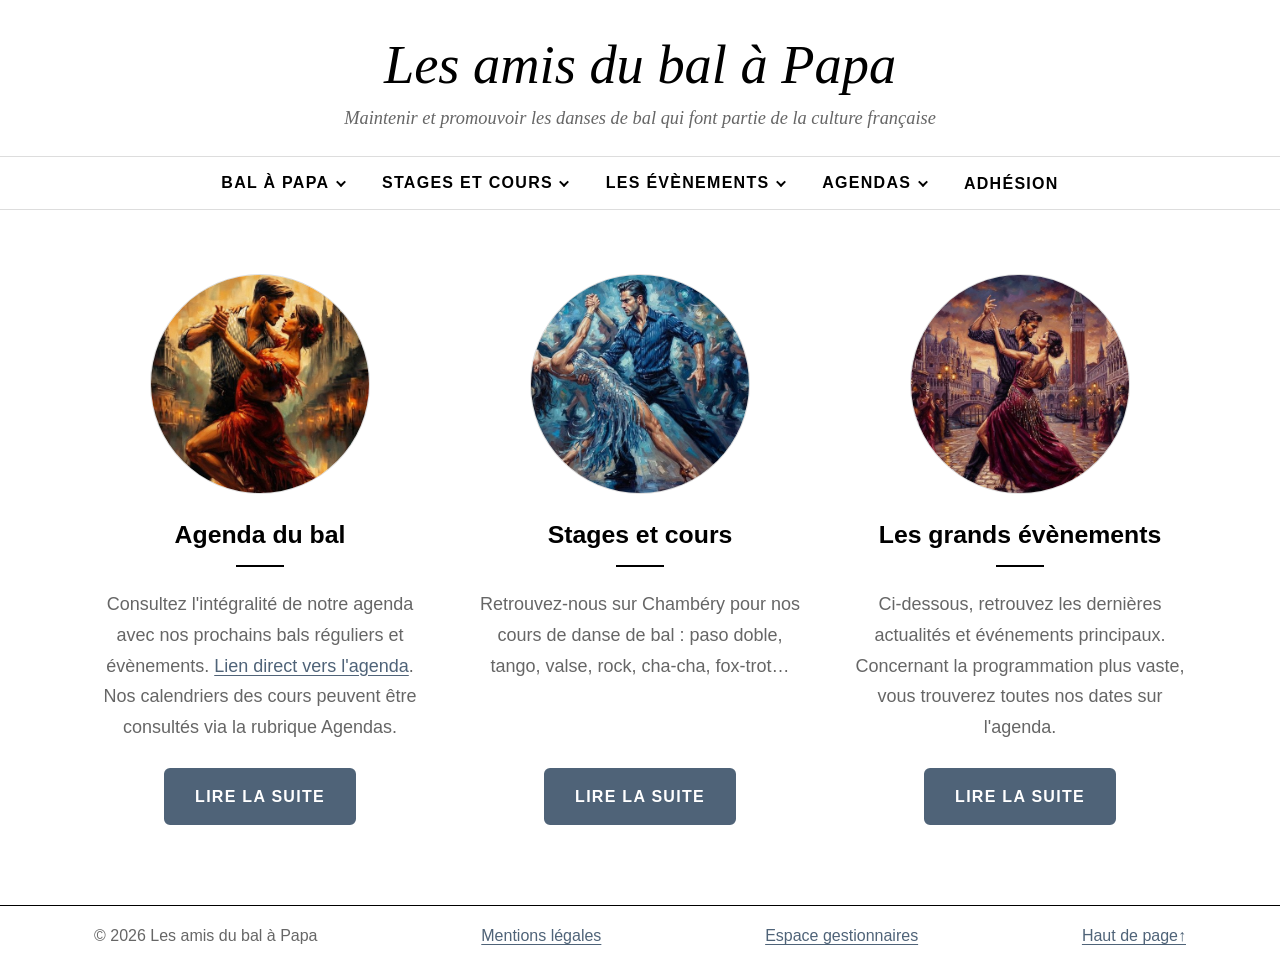
==== commit 81c13cfc: "MAJ 2" ====
--- a/index.html
+++ b/index.html
@@ -14,9 +14,9 @@
   <a class="skip-link" href="#contenu">Aller directement au contenu</a>
 
   <!-- ================= EN-TÊTE ================= -->
-  <header class="site-header">
+  <header class="site-header" id="haut">
     <div class="container header-top">
-      <a class="site-title" href="#accueil">
+      <a class="site-title" href="index.html" aria-current="page">
         <span class="site-name">Les amis du bal à Papa</span>
         <span class="site-tagline">Maintenir et promouvoir les danses de bal qui font partie de la culture française</span>
       </a>
@@ -32,34 +32,34 @@
         <li class="nav-item">
           <button type="button" class="nav-link has-sub" aria-expanded="false" aria-controls="sub-bal">Bal à papa</button>
           <ul class="sub-menu" id="sub-bal">
-            <li><a href="#association">L'association</a></li>
-            <li><a href="#salles">Nos salles</a></li>
-            <li><a href="#infos-pratiques">Infos pratiques</a></li>
+            <li><a href="bal-a-papa.html">L'association</a></li>
+            <li><a href="bal-a-papa.html#salles">Nos salles</a></li>
+            <li><a href="bal-a-papa.html#infos-pratiques">Infos pratiques</a></li>
           </ul>
         </li>
         <li class="nav-item">
           <button type="button" class="nav-link has-sub" aria-expanded="false" aria-controls="sub-stages">Stages et cours</button>
           <ul class="sub-menu" id="sub-stages">
-            <li><a href="#stages">Stages et cours</a></li>
-            <li><a href="#danses">Nos danses</a></li>
+            <li><a href="stages-et-cours.html">Stages et cours</a></li>
+            <li><a href="stages-et-cours.html#danses">Nos danses</a></li>
           </ul>
         </li>
         <li class="nav-item">
           <button type="button" class="nav-link has-sub" aria-expanded="false" aria-controls="sub-evenements">Les évènements</button>
           <ul class="sub-menu" id="sub-evenements">
-            <li><a href="#evenements">Les grands évènements</a></li>
-            <li><a href="#prochain-bal">Le prochain bal</a></li>
+            <li><a href="evenements.html">Les grands évènements</a></li>
+            <li><a href="evenements.html#prochain-bal">Le prochain bal</a></li>
           </ul>
         </li>
         <li class="nav-item">
           <button type="button" class="nav-link has-sub" aria-expanded="false" aria-controls="sub-agendas">Agendas</button>
           <ul class="sub-menu" id="sub-agendas">
-            <li><a href="#agenda">Agenda du bal</a></li>
-            <li><a href="#agenda-liste">Liste des dates</a></li>
+            <li><a href="agenda.html">Agenda du bal</a></li>
+            <li><a href="agenda.html#agenda-liste">Liste des dates</a></li>
           </ul>
         </li>
         <li class="nav-item">
-          <a class="nav-link" href="#adhesion">Adhésion</a>
+          <a class="nav-link" href="adhesion.html">Adhésion</a>
         </li>
       </ul>
     </nav>
@@ -72,8 +72,8 @@
 
   <main id="contenu" tabindex="-1">
 
-    <!-- ================= ACCUEIL : 3 VIGNETTES ================= -->
-    <section id="accueil" class="section" aria-label="Accueil">
+    <section id="accueil" class="section section-home" aria-labelledby="titre-accueil">
+      <h1 class="visually-hidden" id="titre-accueil">Accueil – Les amis du bal à Papa</h1>
       <div class="container">
         <ul class="cards">
           <li class="card">
@@ -82,10 +82,10 @@
             <span class="separator" aria-hidden="true"></span>
             <p>
               Consultez l'intégralité de notre agenda avec nos prochains bals réguliers et évènements.
-              <a href="#agenda">Lien direct vers l'agenda</a>.
+              <a href="agenda.html">Lien direct vers l'agenda</a>.
               Nos calendriers des cours peuvent être consultés via la rubrique Agendas.
             </p>
-            <a class="btn" href="#agenda">Lire la suite <span class="visually-hidden">: agenda du bal</span></a>
+            <a class="btn" href="agenda.html">Lire la suite <span class="visually-hidden">: agenda du bal</span></a>
           </li>
 
           <li class="card">
@@ -96,7 +96,7 @@
               Retrouvez-nous sur Chambéry pour nos cours de danse de bal&nbsp;:
               paso doble, tango, valse, rock, cha-cha, fox-trot…
             </p>
-            <a class="btn" href="#stages">Lire la suite <span class="visually-hidden">: stages et cours</span></a>
+            <a class="btn" href="stages-et-cours.html">Lire la suite <span class="visually-hidden">: stages et cours</span></a>
           </li>
 
           <li class="card">
@@ -107,253 +107,9 @@
               Ci-dessous, retrouvez les dernières actualités et événements principaux.
               Concernant la programmation plus vaste, vous trouverez toutes nos dates sur l'agenda.
             </p>
-            <a class="btn" href="#evenements">Lire la suite <span class="visually-hidden">: les grands évènements</span></a>
+            <a class="btn" href="evenements.html">Lire la suite <span class="visually-hidden">: les grands évènements</span></a>
           </li>
         </ul>
-      </div>
-    </section>
-
-    <!-- ================= 1. BAL À PAPA ================= -->
-    <section id="association" class="section" aria-labelledby="titre-association">
-      <div class="container container-narrow">
-        <h2 class="section-title" id="titre-association">Le bal à Papa</h2>
-        <span class="separator separator-center" aria-hidden="true"></span>
-        <p class="lead">
-          Les amis du bal à Papa est une association loi 1901 qui a pour objectif de
-          maintenir et promouvoir les danses de bal qui font partie de la culture française.
-        </p>
-        <p>
-          Tout au long de l'année, nous organisons à Chambéry des après-midis dansants ouverts à tous&nbsp;:
-          danses à deux et danse en ligne, dans une ambiance conviviale.
-          Un agenda trimestriel est distribué à chaque bal.
-        </p>
-
-        <div class="two-cols">
-          <div id="salles">
-            <h3>Nos salles à Chambéry</h3>
-            <!-- Contenu géré depuis l'espace gestionnaires (data/infos.json) -->
-            <ul class="plain-list" id="salles-liste">
-              <li>Le Cœur de Mérande</li>
-              <li>Le Scarabée</li>
-              <li>La Bisseraine</li>
-            </ul>
-            <p class="note">La salle de chaque bal est indiquée dans l'agenda.
-              Pour l'adresse exacte, contactez-nous.</p>
-          </div>
-
-          <div id="infos-pratiques">
-            <h3>Infos pratiques</h3>
-            <!-- Contenu géré depuis l'espace gestionnaires (data/infos.json) -->
-            <dl class="infos" id="infos-liste">
-              <div><dt>Horaires</dt><dd>15&nbsp;h – 18&nbsp;h</dd></div>
-              <div><dt>Billetterie</dt><dd>Ouverture à 14&nbsp;h&nbsp;20</dd></div>
-              <div><dt>Entrée</dt><dd>10&nbsp;€</dd></div>
-              <div><dt>Adhérents</dt><dd>45&nbsp;€ pour l'année</dd></div>
-              <div><dt>Buvette</dt><dd>Dès 14&nbsp;h&nbsp;20 – pâtisseries à partir de 16&nbsp;h</dd></div>
-            </dl>
-          </div>
-        </div>
-      </div>
-    </section>
-
-    <!-- ================= 2. STAGES ET COURS ================= -->
-    <section id="stages" class="section" aria-labelledby="titre-stages">
-      <div class="container container-narrow">
-        <h2 class="section-title" id="titre-stages">Stages et cours</h2>
-        <span class="separator separator-center" aria-hidden="true"></span>
-        <p class="lead">
-          Retrouvez-nous sur Chambéry pour apprendre ou vous perfectionner en danse de bal.
-        </p>
-        <p>
-          Des stages de danse sont en préparation à partir de <strong>janvier 2027</strong>.
-          Leurs dates seront publiées dans l'agenda dès qu'elles seront fixées.
-        </p>
-
-        <h3 id="danses">Nos danses</h3>
-        <!-- Contenu géré depuis l'espace gestionnaires (data/infos.json) -->
-        <ul class="tags" id="danses-liste">
-          <li>Rock</li><li>Tango</li><li>Valse</li><li>Cha-cha</li>
-          <li>Fox-trot</li><li>Paso doble</li><li>Bachata</li><li>Danse en ligne</li>
-        </ul>
-      </div>
-    </section>
-
-    <!-- ================= 3. LES ÉVÈNEMENTS ================= -->
-    <section id="evenements" class="section" aria-labelledby="titre-evenements">
-      <div class="container container-narrow">
-        <h2 class="section-title" id="titre-evenements">Les grands évènements</h2>
-        <span class="separator separator-center" aria-hidden="true"></span>
-        <p class="lead">
-          Les dernières actualités et les évènements principaux de l'association.
-          Toutes nos dates se trouvent dans l'agenda.
-        </p>
-
-        <h3 id="prochain-bal">Le prochain bal</h3>
-        <!-- Rempli automatiquement à partir de l'agenda -->
-        <div id="prochain-bal-contenu">
-          <p class="note">Consultez l'agenda pour connaître la date du prochain bal.</p>
-        </div>
-
-        <h3>Actualités</h3>
-        <ul class="news">
-          <li>
-            <span class="news-date">2027</span>
-            <div><h4>21 bals programmés en 2027</h4>
-              <p>Le calendrier complet sera publié dans l'agenda.</p></div>
-          </li>
-          <li>
-            <span class="news-date">Janv. 2027</span>
-            <div><h4>Bientôt des stages de danse</h4>
-              <p>Nous préparons des stages à partir de janvier 2027.</p></div>
-          </li>
-        </ul>
-      </div>
-    </section>
-
-    <!-- ================= 4. AGENDAS ================= -->
-    <section id="agenda" class="section" aria-labelledby="titre-agenda">
-      <div class="container">
-        <h2 class="section-title" id="titre-agenda">Agenda du bal</h2>
-        <span class="separator separator-center" aria-hidden="true"></span>
-        <p class="lead center">
-          Les jours de bal sont signalés dans le calendrier&nbsp;; le détail se trouve juste en dessous.
-        </p>
-
-        <div class="agenda-controls">
-          <button type="button" class="btn btn-outline" id="agenda-prev">
-            <span aria-hidden="true">←</span> Trimestre précédent
-          </button>
-          <p class="agenda-period" id="agenda-period" aria-live="polite"></p>
-          <button type="button" class="btn btn-outline" id="agenda-next">
-            Trimestre suivant <span aria-hidden="true">→</span>
-          </button>
-        </div>
-
-        <div class="calendar" id="calendar"></div>
-
-        <h3 class="center" id="agenda-liste">Les dates du trimestre</h3>
-        <ol class="event-list" id="event-list"></ol>
-        <p class="note center" id="event-empty" hidden>Aucun évènement prévu sur cette période.</p>
-      </div>
-    </section>
-
-    <!-- ================= 5. ADHÉSION & PRÉ-INSCRIPTION ================= -->
-    <section id="adhesion" class="section" aria-labelledby="titre-adhesion">
-      <div class="container container-narrow">
-        <h2 class="section-title" id="titre-adhesion">Adhésion</h2>
-        <span class="separator separator-center" aria-hidden="true"></span>
-        <p class="lead center">
-          Adhésion&nbsp;: <strong>45&nbsp;€ pour l'année</strong>. Remplissez ce formulaire de pré-inscription,
-          nous vous recontacterons pour la confirmer.
-        </p>
-        <p class="center">Aucun paiement en ligne&nbsp;: le règlement se fait sur place, à la billetterie d'un bal.</p>
-        <p class="note center">Les champs marqués d'un astérisque (<span class="req" aria-hidden="true">*</span>) sont obligatoires.</p>
-
-        <div class="form-summary" id="form-summary" role="alert" tabindex="-1" hidden></div>
-        <div class="form-success" id="form-success" role="status" tabindex="-1" hidden></div>
-
-        <!-- Remplacez XXXXX par votre identifiant Formspree -->
-        <form id="form-inscription" class="form" action="https://formspree.io/f/XXXXX" method="POST" novalidate>
-          <input type="hidden" name="_subject" value="Nouvelle pré-inscription – Les amis du bal à Papa">
-          <p class="visually-hidden" aria-hidden="true">
-            <label>Ne pas remplir <input type="text" name="_gotcha" tabindex="-1" autocomplete="off"></label>
-          </p>
-
-          <fieldset>
-            <legend>Vos informations</legend>
-            <div class="field-row">
-              <div class="field">
-                <label for="nom">Nom <span class="req" aria-hidden="true">*</span></label>
-                <input type="text" id="nom" name="nom" autocomplete="family-name" required aria-describedby="nom-err">
-                <p class="field-error" id="nom-err" hidden>Indiquez votre nom.</p>
-              </div>
-              <div class="field">
-                <label for="prenom">Prénom <span class="req" aria-hidden="true">*</span></label>
-                <input type="text" id="prenom" name="prenom" autocomplete="given-name" required aria-describedby="prenom-err">
-                <p class="field-error" id="prenom-err" hidden>Indiquez votre prénom.</p>
-              </div>
-            </div>
-
-            <div class="field">
-              <label for="naissance">Date de naissance <span class="req" aria-hidden="true">*</span></label>
-              <input type="date" id="naissance" name="date_naissance" autocomplete="bday" required min="1915-01-01" aria-describedby="naissance-aide naissance-err">
-              <p class="field-help" id="naissance-aide">Exemple&nbsp;: 14/07/1950</p>
-              <p class="field-error" id="naissance-err" hidden>Indiquez votre date de naissance.</p>
-            </div>
-
-            <div class="field-row">
-              <div class="field">
-                <label for="tel">Téléphone <span class="req" aria-hidden="true">*</span></label>
-                <input type="tel" id="tel" name="telephone" autocomplete="tel" inputmode="tel" required pattern="[0-9 +().\-]{10,20}" aria-describedby="tel-aide tel-err">
-                <p class="field-help" id="tel-aide">Exemple&nbsp;: 06 12 34 56 78</p>
-                <p class="field-error" id="tel-err" hidden>Indiquez un numéro de téléphone valide (10 chiffres).</p>
-              </div>
-              <div class="field">
-                <label for="email">E-mail <span class="req" aria-hidden="true">*</span></label>
-                <input type="email" id="email" name="email" autocomplete="email" required aria-describedby="email-aide email-err">
-                <p class="field-help" id="email-aide">Exemple&nbsp;: prenom.nom@exemple.fr</p>
-                <p class="field-error" id="email-err" hidden>Indiquez une adresse e-mail valide.</p>
-              </div>
-            </div>
-          </fieldset>
-
-          <fieldset>
-            <legend>Contact en cas d'urgence</legend>
-            <div class="field-row">
-              <div class="field">
-                <label for="urgence-nom">Nom et prénom <span class="req" aria-hidden="true">*</span></label>
-                <input type="text" id="urgence-nom" name="urgence_nom" required aria-describedby="urgence-nom-err">
-                <p class="field-error" id="urgence-nom-err" hidden>Indiquez le nom de la personne à prévenir.</p>
-              </div>
-              <div class="field">
-                <label for="urgence-tel">Téléphone <span class="req" aria-hidden="true">*</span></label>
-                <input type="tel" id="urgence-tel" name="urgence_telephone" inputmode="tel" required pattern="[0-9 +().\-]{10,20}" aria-describedby="urgence-tel-err">
-                <p class="field-error" id="urgence-tel-err" hidden>Indiquez le téléphone de la personne à prévenir.</p>
-              </div>
-            </div>
-          </fieldset>
-
-          <fieldset aria-describedby="image-aide image-err">
-            <legend>Droit à l'image <span class="req" aria-hidden="true">*</span></legend>
-            <p class="field-help" id="image-aide">
-              Acceptez-vous d'apparaître sur les photos et vidéos publiées sur ce site&nbsp;?
-              Une réponse est demandée, mais refuser ne change rien à votre inscription.
-            </p>
-            <label class="choice">
-              <input type="radio" name="droit_image" value="J'autorise" required>
-              <span>Oui, j'autorise l'association à publier des photos et vidéos où j'apparais.</span>
-            </label>
-            <label class="choice">
-              <input type="radio" name="droit_image" value="Je refuse">
-              <span>Non, je ne souhaite pas apparaître sur les photos et vidéos.</span>
-            </label>
-            <p class="field-error" id="image-err" hidden>Merci de choisir une réponse concernant le droit à l'image.</p>
-          </fieldset>
-
-          <div class="field">
-            <label class="choice">
-              <input type="checkbox" id="rgpd" name="consentement_rgpd" value="Oui" required aria-describedby="rgpd-err">
-              <span>
-                J'accepte que mes données soient utilisées par l'association Les amis du bal à Papa
-                uniquement pour gérer mon adhésion. <span class="req" aria-hidden="true">*</span>
-                <a href="#donnees-personnelles">En savoir plus</a>
-              </span>
-            </label>
-            <p class="field-error" id="rgpd-err" hidden>Vous devez accepter l'utilisation de vos données pour envoyer le formulaire.</p>
-          </div>
-
-          <p class="center">
-            <button type="submit" class="btn btn-large" id="form-submit">Envoyer ma pré-inscription</button>
-          </p>
-        </form>
-
-        <div class="contact">
-          <h3 class="center">Nous contacter</h3>
-          <p class="center contact-links">
-            <a class="btn btn-outline" href="tel:+33769114150">07&nbsp;69&nbsp;11&nbsp;41&nbsp;50</a>
-            <a class="btn btn-outline" href="mailto:lesamisdubal@gmail.com">lesamisdubal@gmail.com</a>
-          </p>
-        </div>
       </div>
     </section>
 
@@ -361,35 +117,11 @@
 
   <!-- ================= PIED DE PAGE ================= -->
   <footer class="site-footer">
-    <div class="container footer-grid">
-      <div>
-        <p class="footer-name">Les amis du bal à Papa</p>
-        <p>Association déclarée (loi 1901) – Chambéry</p>
-        <p><a href="mailto:lesamisdubal@gmail.com">lesamisdubal@gmail.com</a><br>
-          <a href="tel:+33769114150">07&nbsp;69&nbsp;11&nbsp;41&nbsp;50</a></p>
-      </div>
-
-      <div>
-        <h2 class="footer-title">Mentions légales</h2>
-        <p>LES AMIS DU BAL A PAPA – SIREN 441&nbsp;810&nbsp;132 – SIRET 441&nbsp;810&nbsp;132&nbsp;00031</p>
-        <p>Siège social&nbsp;: 277 avenue du Covet, 73000 Chambéry</p>
-        <p>Directeur de la publication&nbsp;: le président de l'association</p>
-        <p>TVA non applicable – exonération conformément à l'article 261-7-1° du CGI</p>
-        <p>Hébergement&nbsp;: GitHub Inc. (GitHub Pages), 88 Colin P. Kelly Jr. Street, San Francisco, CA 94107, États-Unis</p>
-      </div>
-
-      <div id="donnees-personnelles">
-        <h2 class="footer-title">Données personnelles</h2>
-        <p>Les informations du formulaire servent uniquement à la gestion des adhésions. Elles ne sont ni vendues
-          ni cédées, et sont conservées pendant la durée de l'adhésion, puis 3 ans maximum après le dernier contact.</p>
-        <p>Pour consulter, rectifier ou supprimer vos données&nbsp;: <a href="mailto:lesamisdubal@gmail.com">lesamisdubal@gmail.com</a>.
-          Vous pouvez aussi adresser une réclamation à la CNIL (cnil.fr).</p>
-      </div>
-    </div>
     <div class="container footer-bottom">
       <p>© <span id="annee">2026</span> Les amis du bal à Papa</p>
+      <a href="mentions-legales.html">Mentions légales</a>
       <a href="admin.html">Espace gestionnaires</a>
-      <a href="#accueil">Haut de page <span aria-hidden="true">↑</span></a>
+      <a href="#haut">Haut de page <span aria-hidden="true">↑</span></a>
     </div>
   </footer>
 
--- a/style.css
+++ b/style.css
@@ -166,6 +166,9 @@
 }
 .sub-menu a:hover { color: var(--black); background: var(--white); text-decoration: underline; }
 
+/* Onglet de la page en cours : souligné noir */
+.nav-item.is-current > .nav-link { box-shadow: inset 0 -3px 0 var(--black); }
+
 /* ---------- Bandeau d'annonce ---------- */
 .annonce { border-bottom: 1px solid var(--line); }
 .annonce p {
@@ -174,8 +177,7 @@
 }
 
 /* ---------- Sections ---------- */
-.section { padding: 4.5rem 0; border-bottom: 1px solid var(--line); }
-.section:last-of-type { border-bottom: 0; }
+.section { padding: 4rem 0 5rem; }
 .section-title {
   text-align: center;
   font-family: var(--serif); font-style: italic; font-weight: 400;
@@ -289,12 +291,12 @@
 .contact-links .btn { text-transform: none; letter-spacing: 0; font-size: 1.1rem; }
 
 /* ---------- Pied de page (fond blanc) ---------- */
-.site-footer { background: var(--white); border-top: 1px solid var(--black); padding: 3rem 0 1.5rem; font-size: 1rem; color: var(--grey); }
+.site-footer { background: var(--white); border-top: 1px solid var(--black); padding: 0.5rem 0; font-size: 1rem; color: var(--grey); }
 .footer-grid { display: grid; grid-template-columns: 1fr 1.4fr 1.4fr; gap: 2.5rem; }
 .footer-name { font-family: var(--serif); font-style: italic; font-size: 1.5rem; color: var(--black); margin-bottom: 0.5rem; }
 .footer-title { font-size: 1rem; letter-spacing: 0.08em; text-transform: uppercase; color: var(--black); margin-bottom: 0.75rem; }
 .site-footer p { margin-bottom: 0.6rem; }
-.footer-bottom { display: flex; flex-wrap: wrap; justify-content: space-between; align-items: center; gap: 1rem; margin-top: 2rem; padding-top: 1rem; border-top: 1px solid var(--line); }
+.footer-bottom { display: flex; flex-wrap: wrap; justify-content: space-between; align-items: center; gap: 1rem; }
 .footer-bottom p { margin: 0; }
 .footer-bottom a { display: inline-flex; align-items: center; min-height: 44px; }
 
@@ -332,6 +334,7 @@
   .main-nav.is-open { display: block; }
   .nav-list { flex-direction: column; padding: 0.5rem 1.5rem 1rem; }
   .nav-link { width: 100%; justify-content: space-between; border-bottom: 1px solid var(--line); font-size: 1.05rem; padding: 0; }
+  .nav-item.is-current > .nav-link { box-shadow: none; border-bottom: 3px solid var(--black); }
   .sub-menu { position: static; box-shadow: none; border: 0; padding: 0 0 0.5rem 1rem; min-width: 0; }
 
   .cards { grid-template-columns: 1fr; gap: 3.5rem; }
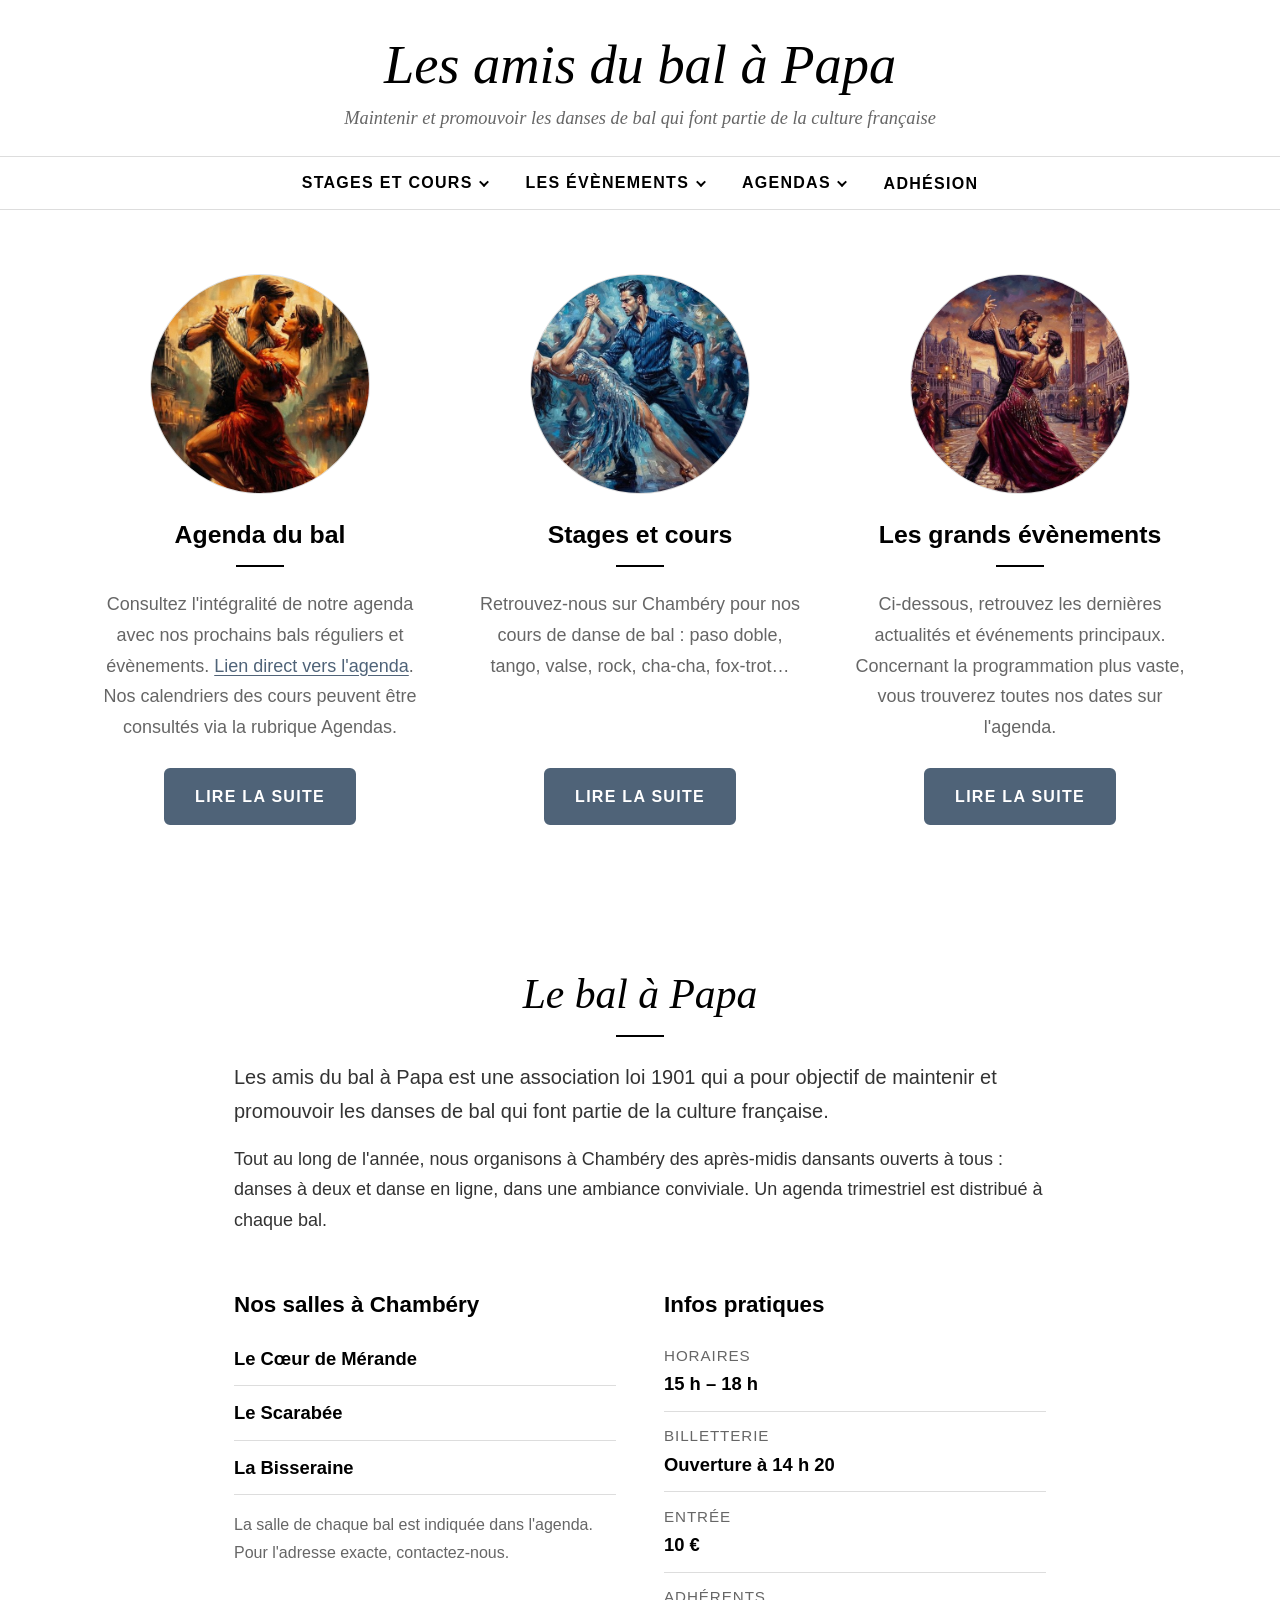
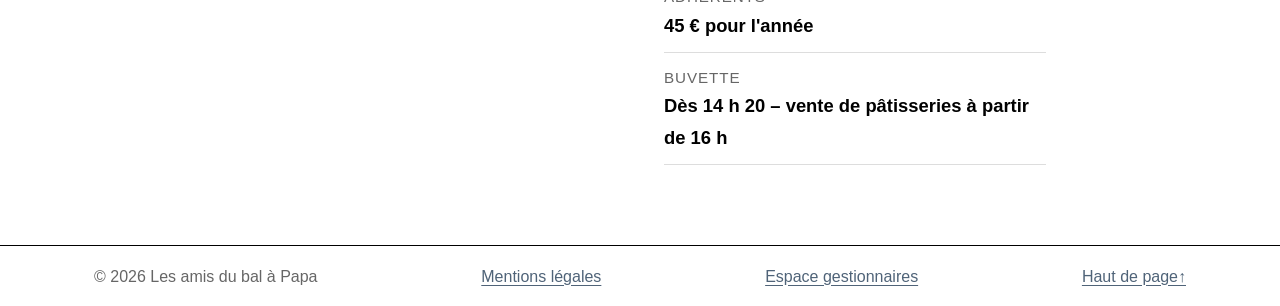
==== commit d7e31a0e: "MAJ 3" ====
--- a/index.html
+++ b/index.html
@@ -29,14 +29,6 @@
 
     <nav class="main-nav" id="main-nav" aria-label="Menu principal">
       <ul class="container nav-list" id="menu-principal">
-        <li class="nav-item">
-          <button type="button" class="nav-link has-sub" aria-expanded="false" aria-controls="sub-bal">Bal à papa</button>
-          <ul class="sub-menu" id="sub-bal">
-            <li><a href="bal-a-papa.html">L'association</a></li>
-            <li><a href="bal-a-papa.html#salles">Nos salles</a></li>
-            <li><a href="bal-a-papa.html#infos-pratiques">Infos pratiques</a></li>
-          </ul>
-        </li>
         <li class="nav-item">
           <button type="button" class="nav-link has-sub" aria-expanded="false" aria-controls="sub-stages">Stages et cours</button>
           <ul class="sub-menu" id="sub-stages">
@@ -113,6 +105,48 @@
       </div>
     </section>
 
+    <section id="association" class="section" aria-labelledby="titre-association">
+      <div class="container container-narrow">
+        <h2 class="section-title" id="titre-association">Le bal à Papa</h2>
+        <span class="separator separator-center" aria-hidden="true"></span>
+        <p class="lead">
+          Les amis du bal à Papa est une association loi 1901 qui a pour objectif de
+          maintenir et promouvoir les danses de bal qui font partie de la culture française.
+        </p>
+        <p>
+          Tout au long de l'année, nous organisons à Chambéry des après-midis dansants ouverts à tous&nbsp;:
+          danses à deux et danse en ligne, dans une ambiance conviviale.
+          Un agenda trimestriel est distribué à chaque bal.
+        </p>
+
+        <div class="two-cols">
+          <div id="salles">
+            <h3>Nos salles à Chambéry</h3>
+            <!-- Contenu géré depuis l'espace gestionnaires (data/infos.json) -->
+            <ul class="plain-list" id="salles-liste">
+              <li>Le Cœur de Mérande</li>
+              <li>Le Scarabée</li>
+              <li>La Bisseraine</li>
+            </ul>
+            <p class="note">La salle de chaque bal est indiquée dans l'agenda.
+              Pour l'adresse exacte, contactez-nous.</p>
+          </div>
+
+          <div id="infos-pratiques">
+            <h3>Infos pratiques</h3>
+            <!-- Contenu géré depuis l'espace gestionnaires (data/infos.json) -->
+            <dl class="infos" id="infos-liste">
+              <div><dt>Horaires</dt><dd>15&nbsp;h – 18&nbsp;h</dd></div>
+              <div><dt>Billetterie</dt><dd>Ouverture à 14&nbsp;h&nbsp;20</dd></div>
+              <div><dt>Entrée</dt><dd>10&nbsp;€</dd></div>
+              <div><dt>Adhérents</dt><dd>45&nbsp;€ pour l'année</dd></div>
+              <div><dt>Buvette</dt><dd>Dès 14&nbsp;h&nbsp;20 – pâtisseries à partir de 16&nbsp;h</dd></div>
+            </dl>
+          </div>
+        </div>
+      </div>
+    </section>
+
   </main>
 
   <!-- ================= PIED DE PAGE ================= -->
--- a/style.css
+++ b/style.css
@@ -264,12 +264,15 @@
 .field-row { display: grid; grid-template-columns: 1fr 1fr; gap: 0 1.5rem; }
 .field > label { display: block; font-weight: 600; color: var(--black); margin-bottom: 0.35rem; }
 
-.form input[type="text"], .form input[type="email"], .form input[type="tel"], .form input[type="date"] {
+.form input[type="text"], .form input[type="email"], .form input[type="tel"], .form input[type="date"],
+.form select, .form textarea {
   width: 100%; min-height: 54px; padding: 0.7rem 0.9rem;
   font: inherit; color: var(--black); background: var(--white);
   border: 1px solid var(--line-strong); border-radius: var(--radius);
 }
-.form input:focus { border-color: var(--focus); }
+.form input:focus, .form select:focus, .form textarea:focus { border-color: var(--focus); }
+.form textarea { min-height: 96px; resize: vertical; line-height: 1.5; }
+.form select[aria-invalid="true"] { border: 2px solid var(--error); }
 .form input[aria-invalid="true"] { border: 2px solid var(--error); }
 
 .field-help { color: var(--grey); font-size: 0.95rem; margin: 0.3rem 0 0; }
@@ -287,6 +290,25 @@
 .form-success { border: 2px solid var(--btn); color: var(--black); font-weight: 700; }
 
 .contact { margin-top: 3rem; }
+
+/* Adhésion : les deux façons de s'inscrire */
+.choices { list-style: none; padding: 0; margin: 2rem 0 1rem; display: grid; grid-template-columns: 1fr 1fr; gap: 1.5rem; }
+.choice-card { border: 1px solid var(--line); border-radius: var(--radius); padding: 1.75rem 1.5rem; text-align: center; display: flex; flex-direction: column; align-items: center; }
+.choice-card h2 { font-family: var(--serif); font-style: italic; font-weight: 400; font-size: 1.6rem; margin: 0; }
+.choice-price { color: var(--black); font-weight: 700; font-size: 1.2rem; margin: 0.4rem 0 0.6rem; }
+.choice-card p:not(.choice-price) { color: var(--grey); flex: 1; }
+.form-title { text-align: center; font-family: var(--serif); font-style: italic; font-weight: 400; font-size: clamp(1.7rem, 1.4rem + 1vw, 2.2rem); margin-top: 4rem; scroll-margin-top: 1rem; }
+
+/* Image d'un évènement (affiche ou photo) */
+.event.has-image { grid-template-columns: 140px 1fr 180px; }
+.event-image, .next-image { display: block; text-decoration: none; color: var(--btn); }
+.event-image img, .next-image img { width: 100%; height: auto; border: 1px solid var(--line); border-radius: var(--radius); }
+.image-zoom { display: block; font-size: 0.95rem; margin-top: 0.4rem; text-decoration: underline; text-underline-offset: 0.18em; }
+.next-event.has-image { display: grid; grid-template-columns: 220px 1fr; gap: 1.75rem; align-items: start; }
+
+/* Bouton « S'inscrire à cet évènement » (agenda, prochain bal) */
+.event-signup { margin-top: 0.8rem !important; }
+.event-signup .btn { font-size: 0.95rem; padding: 0.7rem 1.3rem; }
 .contact-links { display: flex; justify-content: center; flex-wrap: wrap; gap: 1rem; }
 .contact-links .btn { text-transform: none; letter-spacing: 0; font-size: 1.1rem; }
 
@@ -341,6 +363,7 @@
   .two-cols { grid-template-columns: 1fr; gap: 0; }
   .calendar { grid-template-columns: 1fr; }
   .field-row { grid-template-columns: 1fr; }
+  .choices { grid-template-columns: 1fr; }
 }
 
 @media (max-width: 560px) {
@@ -351,7 +374,8 @@
   .card-img { width: 190px; height: 190px; }
   .agenda-controls .btn { width: 100%; }
   .agenda-period { order: -1; flex-basis: 100%; }
-  .event, .news li { grid-template-columns: 1fr; gap: 0.4rem; }
+  .event, .event.has-image, .news li, .next-event.has-image { grid-template-columns: 1fr; gap: 0.6rem; }
+  .event-image, .next-image { max-width: 260px; }
   .footer-grid { grid-template-columns: 1fr; }
   .form fieldset { padding: 1rem 1rem 0.25rem; }
   .contact-links .btn { width: 100%; }
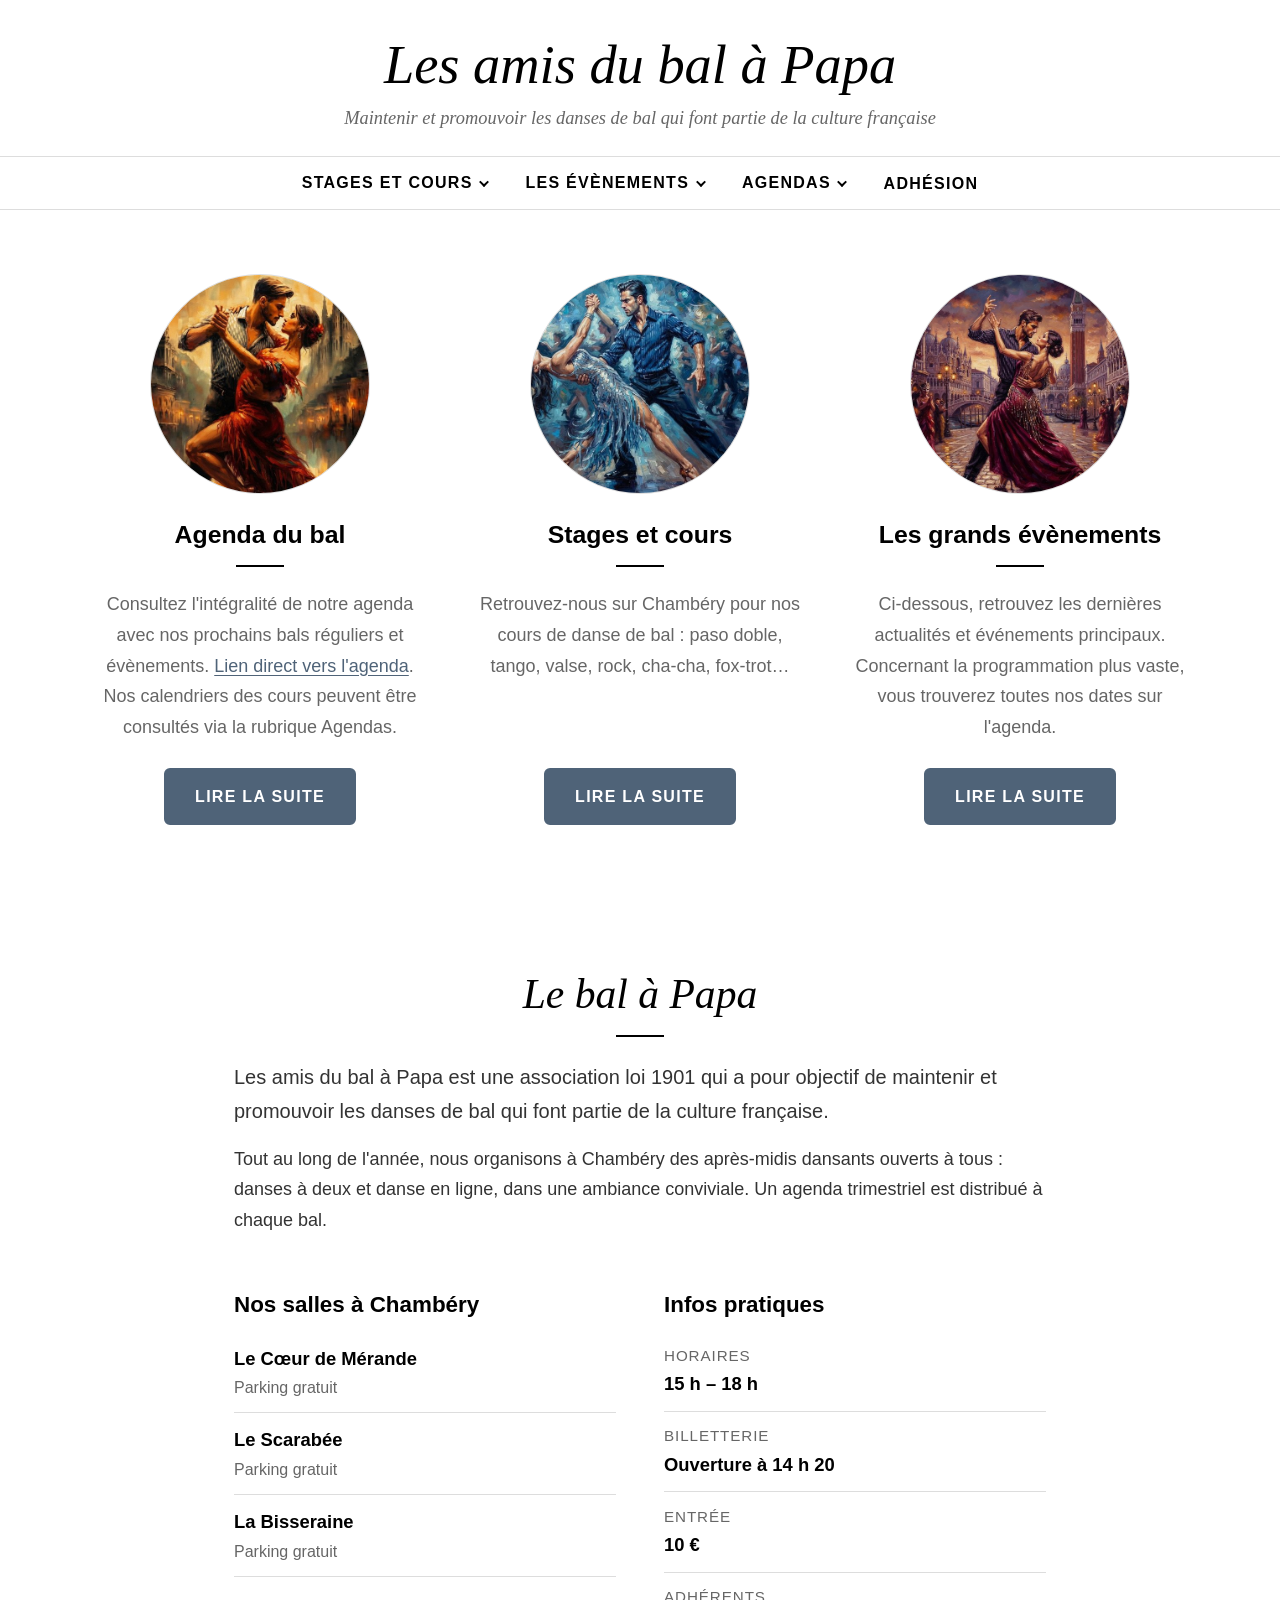
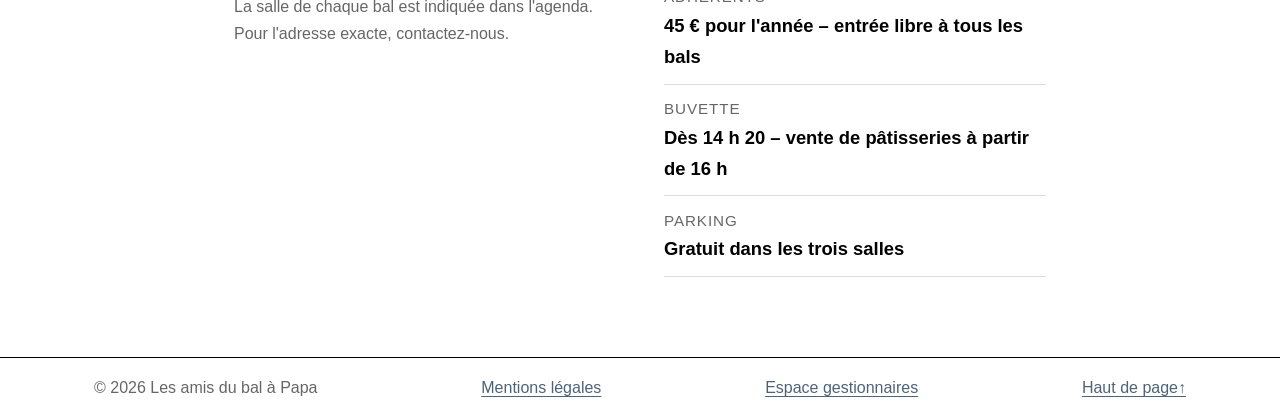
==== commit f938b81e: "MAJ 6" ====
--- a/index.html
+++ b/index.html
@@ -7,6 +7,7 @@
   <meta name="description" content="Les amis du bal à Papa : maintenir et promouvoir les danses de bal qui font partie de la culture française. Bals, stages et cours à Chambéry.">
   <meta name="theme-color" content="#ffffff">
   <link rel="stylesheet" href="style.css">
+  <script src="config.js" defer></script>
   <script src="script.js" defer></script>
 </head>
 <body>
@@ -124,9 +125,9 @@
             <h3>Nos salles à Chambéry</h3>
             <!-- Contenu géré depuis l'espace gestionnaires (data/infos.json) -->
             <ul class="plain-list" id="salles-liste">
-              <li>Le Cœur de Mérande</li>
-              <li>Le Scarabée</li>
-              <li>La Bisseraine</li>
+              <li><strong>Le Cœur de Mérande</strong><span class="salle-info">Parking gratuit</span></li>
+              <li><strong>Le Scarabée</strong><span class="salle-info">Parking gratuit</span></li>
+              <li><strong>La Bisseraine</strong><span class="salle-info">Parking gratuit</span></li>
             </ul>
             <p class="note">La salle de chaque bal est indiquée dans l'agenda.
               Pour l'adresse exacte, contactez-nous.</p>
@@ -139,8 +140,9 @@
               <div><dt>Horaires</dt><dd>15&nbsp;h – 18&nbsp;h</dd></div>
               <div><dt>Billetterie</dt><dd>Ouverture à 14&nbsp;h&nbsp;20</dd></div>
               <div><dt>Entrée</dt><dd>10&nbsp;€</dd></div>
-              <div><dt>Adhérents</dt><dd>45&nbsp;€ pour l'année</dd></div>
+              <div><dt>Adhérents</dt><dd>45&nbsp;€ pour l'année – entrée libre à tous les bals</dd></div>
               <div><dt>Buvette</dt><dd>Dès 14&nbsp;h&nbsp;20 – pâtisseries à partir de 16&nbsp;h</dd></div>
+              <div><dt>Parking</dt><dd>Gratuit dans les trois salles</dd></div>
             </dl>
           </div>
         </div>
--- a/style.css
+++ b/style.css
@@ -207,6 +207,7 @@
 .two-cols { display: grid; grid-template-columns: 1fr 1fr; gap: 3rem; }
 .plain-list { list-style: none; padding: 0; margin: 0 0 1rem; }
 .plain-list li { padding: 0.7rem 0; border-bottom: 1px solid var(--line); color: var(--black); font-weight: 600; font-size: 1.15rem; }
+.plain-list .salle-info { display: block; font-weight: 400; font-size: 1rem; color: var(--grey); }
 .infos { margin: 0; }
 .infos div { padding: 0.7rem 0; border-bottom: 1px solid var(--line); }
 .infos dt { color: var(--grey); font-size: 0.95rem; text-transform: uppercase; letter-spacing: 0.06em; }
@@ -338,6 +339,47 @@
 .admin-tips { border: 1px solid var(--line); border-radius: var(--radius); padding: 1.2rem 1.5rem; margin-bottom: 2rem; }
 .admin-tips ul { margin: 0; padding-left: 1.2rem; }
 
+/* ---------- Page « Inscriptions reçues » (gestionnaires) ---------- */
+.btn-danger { background: var(--white); color: var(--error); border-color: var(--error); }
+.btn-danger:hover { background: var(--white); color: #7f0017; border-color: #7f0017; }
+.g-h2 { font-size: 1.3rem; margin-top: 0; }
+.g-login { margin: 0 auto; }
+.g-bar { display: flex; flex-wrap: wrap; justify-content: space-between; align-items: center; gap: 1rem; padding-bottom: 1rem; border-bottom: 1px solid var(--line); }
+.g-bar p { margin: 0; }
+.g-bar-actions { display: flex; flex-wrap: wrap; gap: 0.6rem; }
+.g-bar-actions .btn { text-transform: none; letter-spacing: 0; font-size: 1rem; }
+.g-compteurs { list-style: none; padding: 0; margin: 1.5rem 0; display: grid; grid-template-columns: repeat(3, 1fr); gap: 1rem; }
+.g-compteurs li { border: 1px solid var(--line); border-radius: var(--radius); padding: 1rem 1.2rem; color: var(--grey-dark); }
+.g-compteurs b { display: block; font-family: var(--serif); font-style: italic; font-weight: 400; font-size: 2.2rem; color: var(--black); line-height: 1.1; }
+.g-filtres { border: 1px solid var(--line); border-radius: var(--radius); padding: 1rem 1.25rem 0; margin: 0 0 1.25rem; display: grid; grid-template-columns: repeat(4, 1fr); gap: 0 1rem; }
+.g-filtres legend { font-family: var(--serif); font-style: italic; font-size: 1.2rem; color: var(--black); padding: 0 0.4rem; }
+.g-filtres label, .g-statut label, .g-note label { display: block; font-weight: 600; color: var(--black); margin-bottom: 0.3rem; font-size: 1rem; }
+.g-filtres select, .g-filtres input, .g-statut select, .g-note textarea {
+  width: 100%; min-height: 50px; padding: 0.55rem 0.8rem;
+  font: inherit; font-size: 1.05rem; color: var(--black); background: var(--white);
+  border: 1px solid var(--line-strong); border-radius: var(--radius);
+}
+.g-note textarea { min-height: 70px; resize: vertical; line-height: 1.5; }
+.g-total { font-weight: 700; color: var(--black); }
+.g-liste { list-style: none; padding: 0; margin: 0 0 2rem; display: grid; gap: 1.25rem; }
+.g-vide { color: var(--grey); padding: 1.5rem 0; }
+.g-carte { border: 1px solid var(--line); border-left: 6px solid var(--line-strong); border-radius: var(--radius); padding: 1.25rem 1.5rem; }
+.g-carte.statut-nouvelle { border-left-color: var(--btn); }
+.g-carte.statut-annulee { border-left-color: var(--line); }
+.g-carte.statut-annulee .g-nom { text-decoration: line-through; color: var(--grey); }
+.g-carte-tete { display: flex; justify-content: space-between; align-items: flex-start; gap: 1rem; flex-wrap: wrap; }
+.g-type { font-size: 0.95rem; letter-spacing: 0.06em; text-transform: uppercase; color: var(--grey); }
+.g-nom { font-size: 1.4rem; margin: 0.1rem 0 0.1rem; }
+.g-recue { margin: 0; color: var(--grey); font-size: 1rem; }
+.g-statut { margin: 0; min-width: 190px; }
+.g-contact { margin: 0.8rem 0; font-size: 1.15rem; }
+.g-details { margin: 0 0 1rem; display: grid; grid-template-columns: repeat(auto-fit, minmax(220px, 1fr)); gap: 0.6rem 1.5rem; }
+.g-details dt { color: var(--grey); font-size: 0.95rem; }
+.g-details dd { margin: 0; color: var(--black); }
+.g-note { margin-bottom: 0.8rem; }
+.g-actions { display: flex; flex-wrap: wrap; gap: 0.6rem; }
+.g-actions .btn { text-transform: none; letter-spacing: 0; font-size: 1rem; }
+
 /* ---------- Responsive ---------- */
 @media (max-width: 1000px) {
   .cards { gap: 2rem; }
@@ -364,6 +406,8 @@
   .calendar { grid-template-columns: 1fr; }
   .field-row { grid-template-columns: 1fr; }
   .choices { grid-template-columns: 1fr; }
+  .g-filtres { grid-template-columns: 1fr 1fr; }
+  .g-compteurs { grid-template-columns: 1fr; }
 }
 
 @media (max-width: 560px) {
@@ -379,6 +423,8 @@
   .footer-grid { grid-template-columns: 1fr; }
   .form fieldset { padding: 1rem 1rem 0.25rem; }
   .contact-links .btn { width: 100%; }
+  .g-filtres { grid-template-columns: 1fr; }
+  .g-bar-actions .btn { flex: 1 1 100%; }
 }
 
 @media (prefers-reduced-motion: reduce) {
